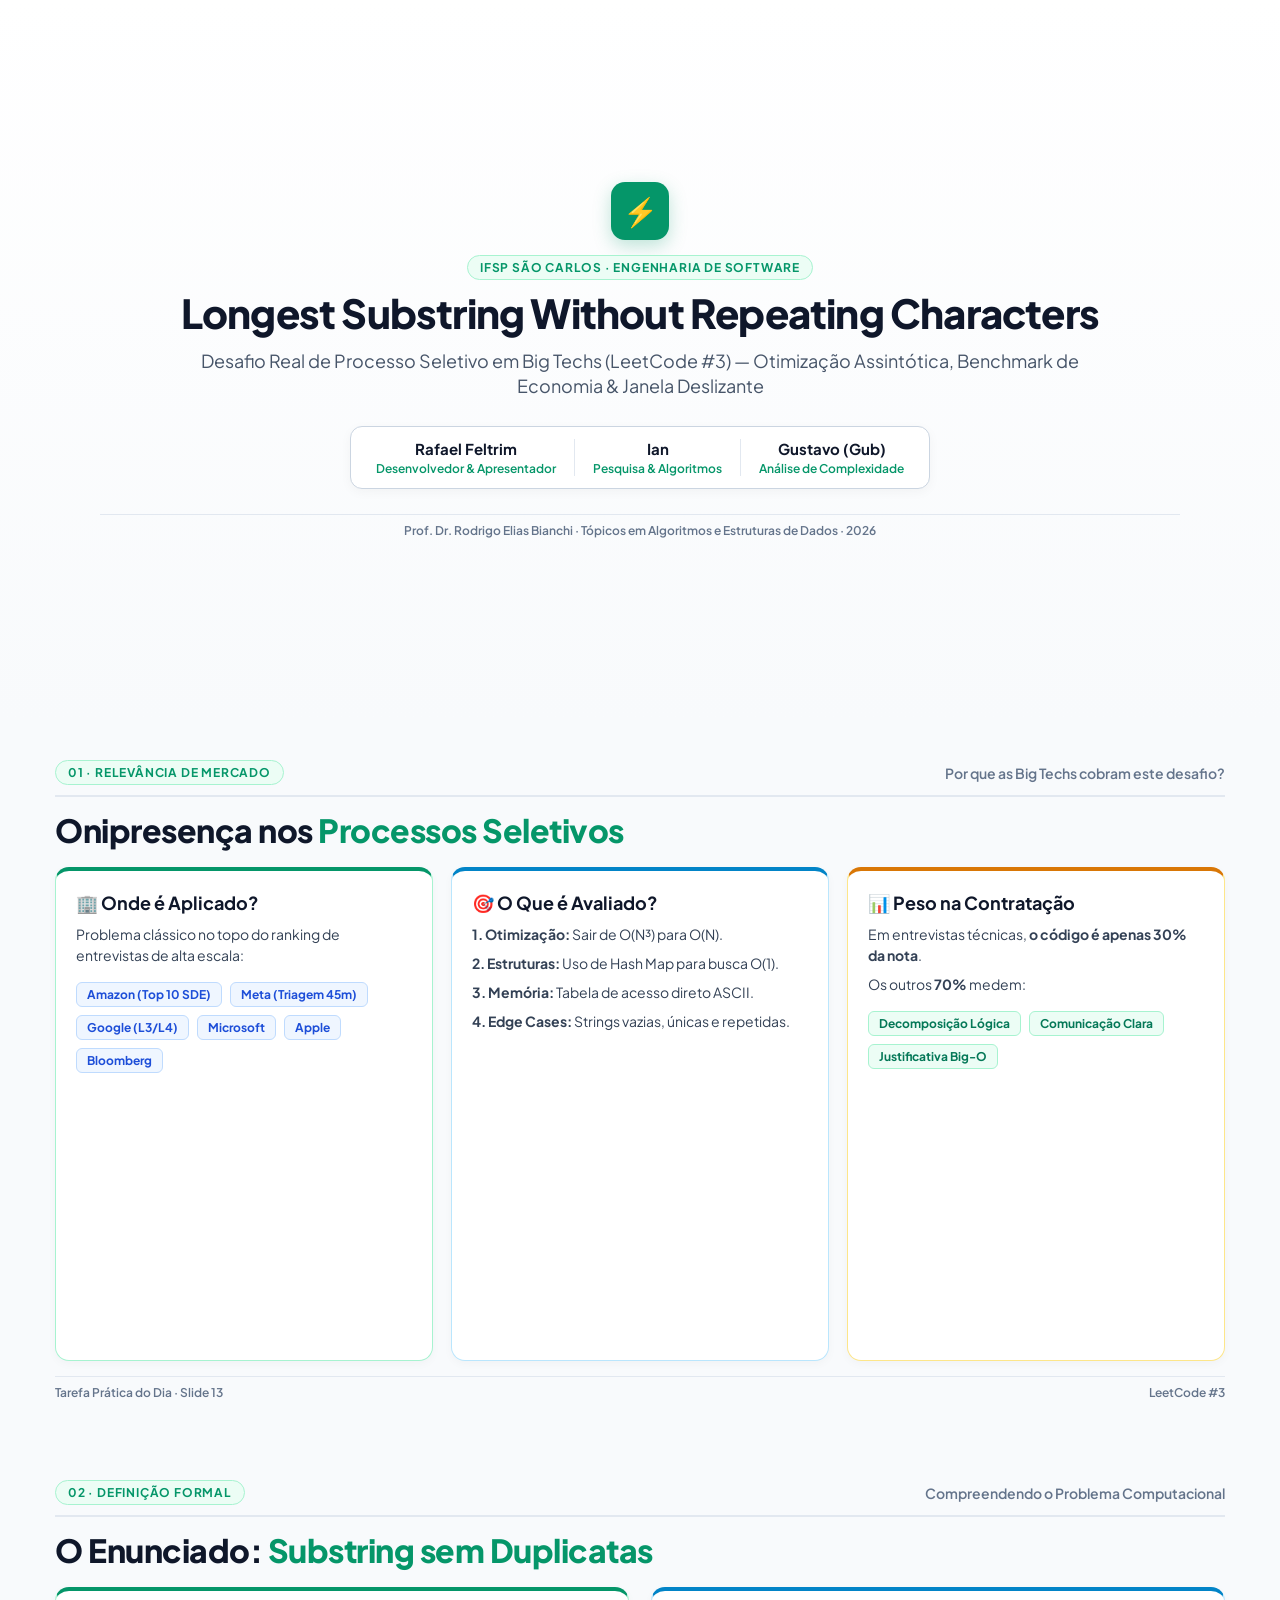
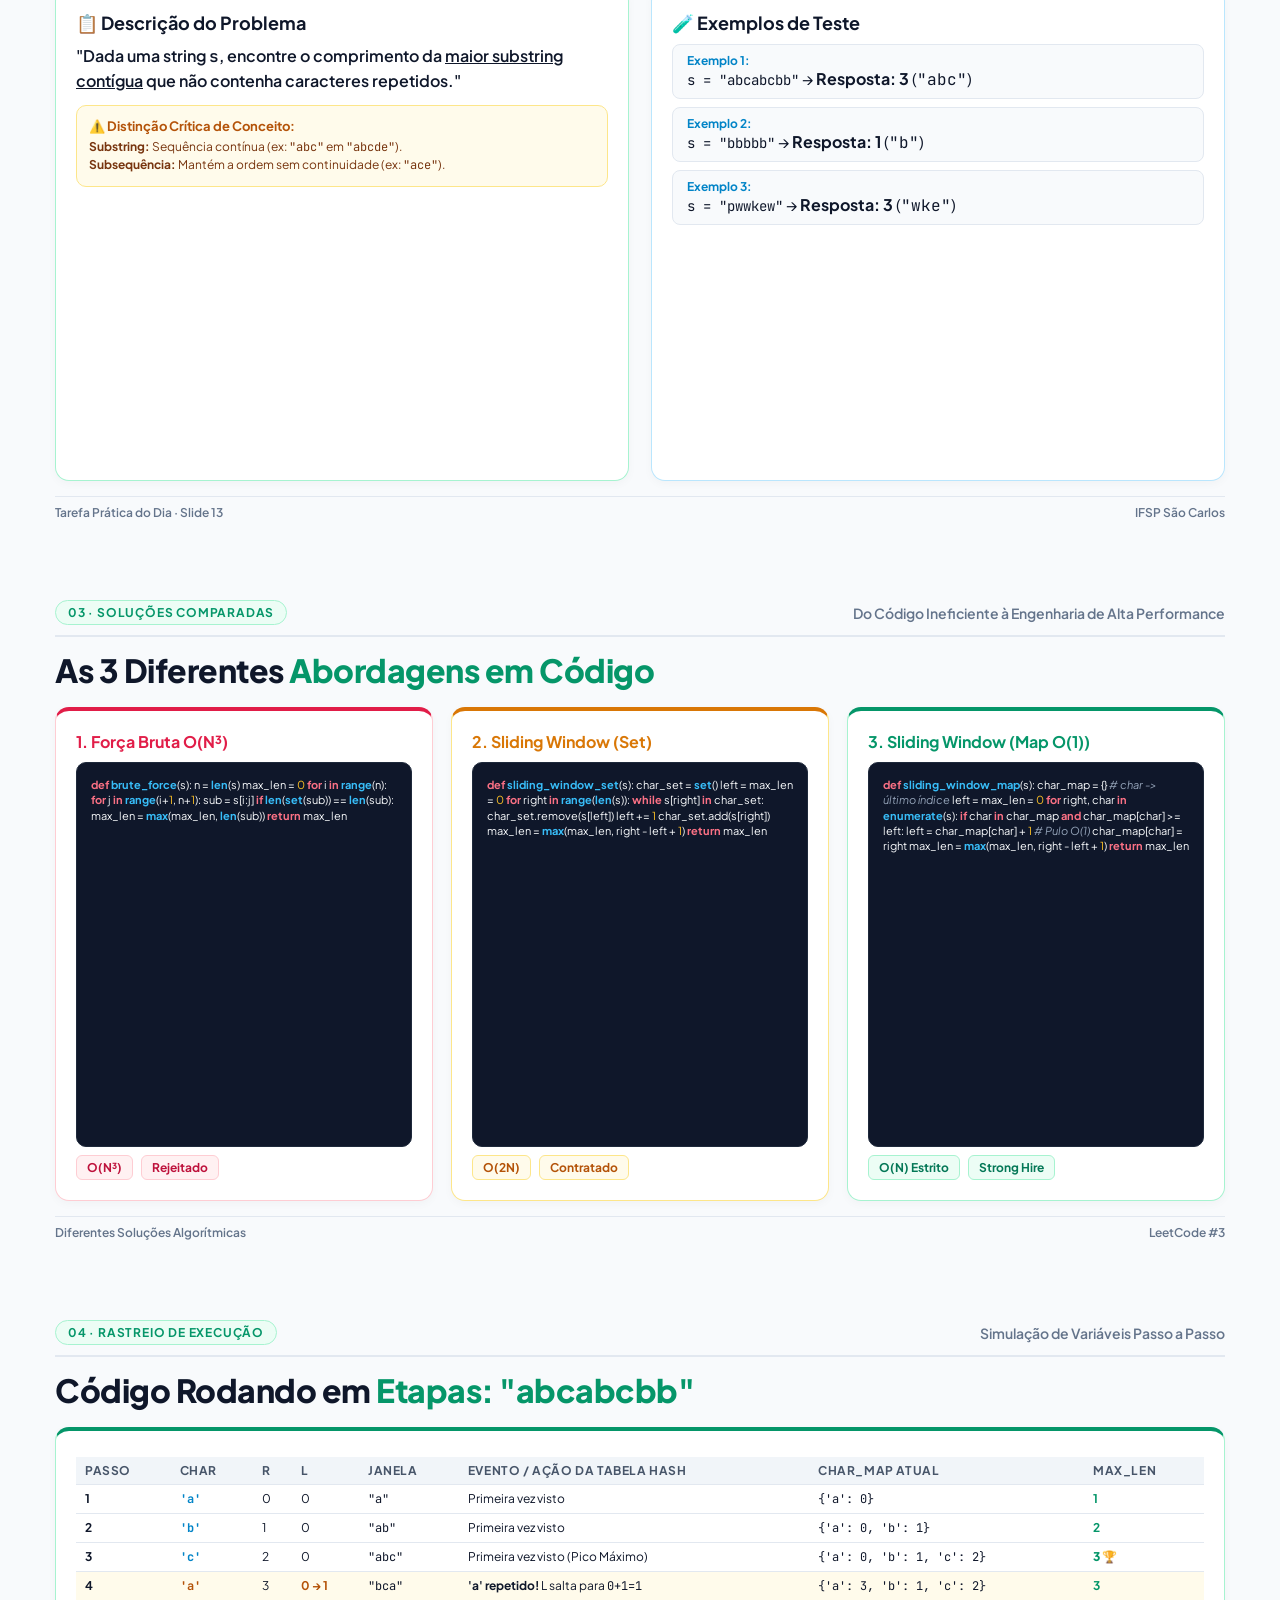
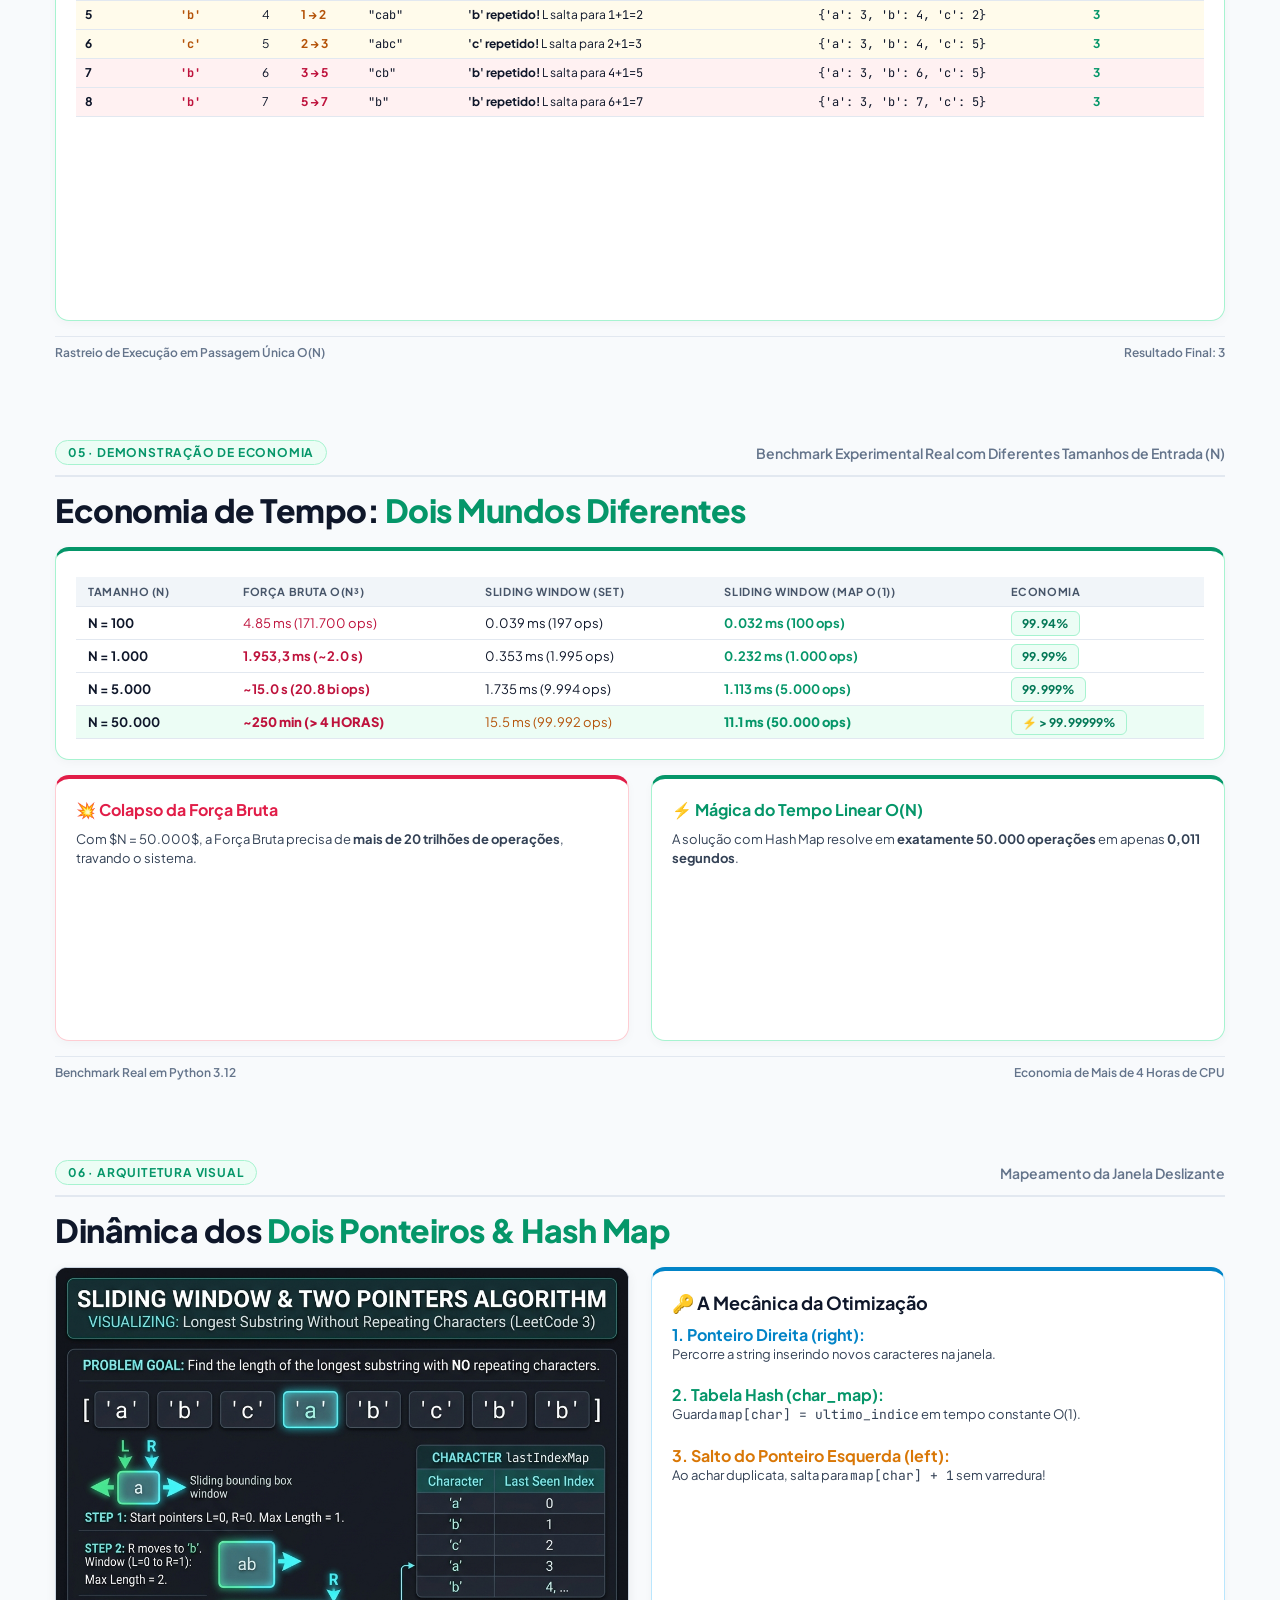
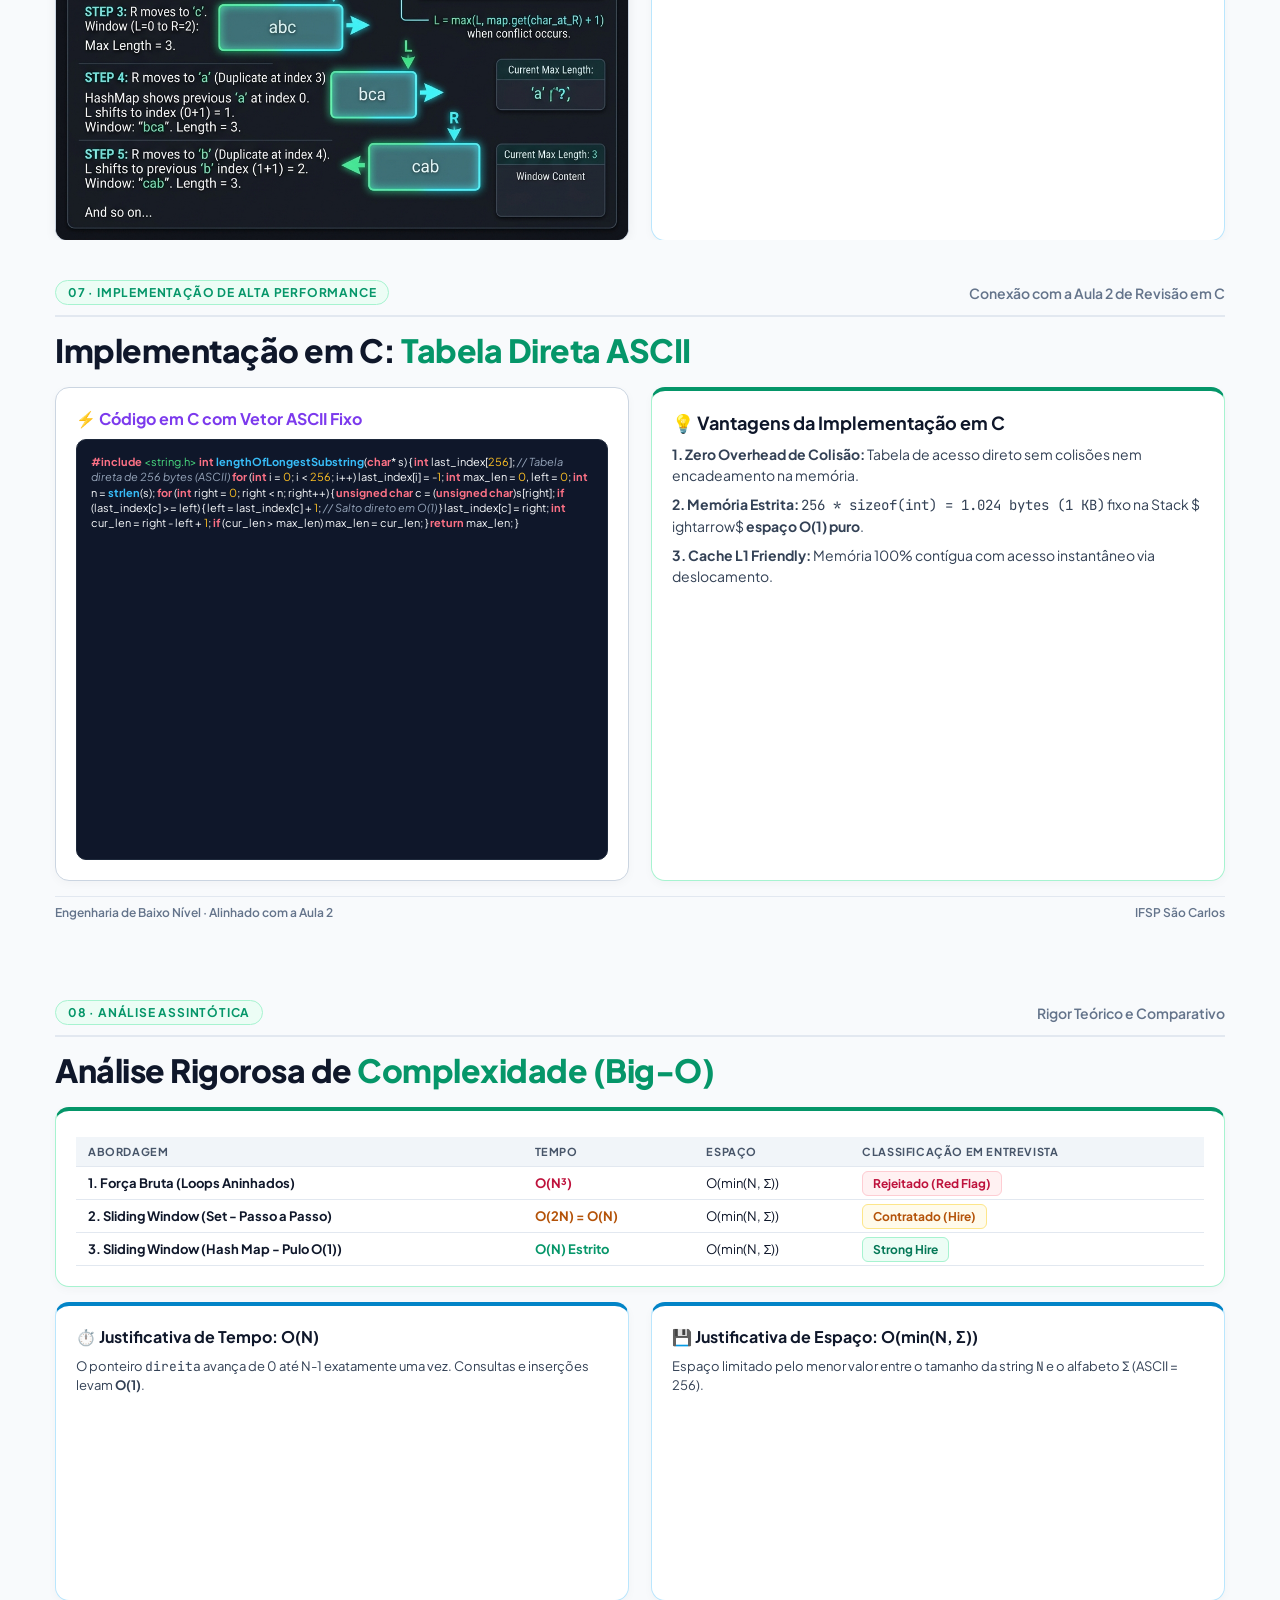
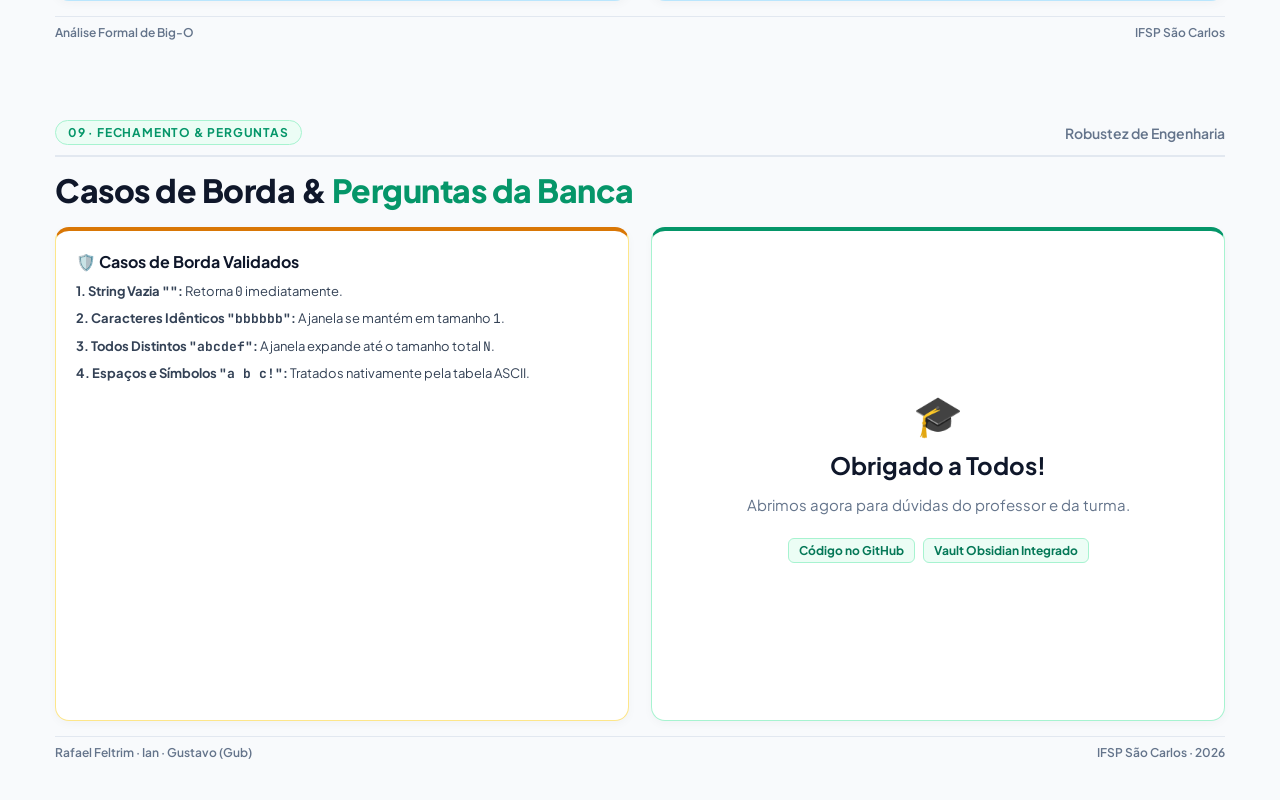
==== Apresentacao_LeetCode3_Slides.html @ b3f3ebdd "style: optimize presentation PDF and HTML for standard projector resolution (1280x720 HD)" ====
<!DOCTYPE html>
<html lang="pt-BR">
<head>
    <meta charset="UTF-8">
    <title>Apresentação LeetCode 3 - Otimizado para Projetor (720p / HD)</title>
    <style>
        @import url('https://fonts.googleapis.com/css2?family=Plus+Jakarta+Sans:wght@500;600;700;800&family=JetBrains+Mono:wght@500;700&display=swap');

        * {
            margin: 0;
            padding: 0;
            box-sizing: border-box;
            -webkit-print-color-adjust: exact !important;
            print-color-adjust: exact !important;
        }

        @page {
            size: 1280px 720px;
            margin: 0;
        }

        body {
            font-family: 'Plus Jakarta Sans', sans-serif;
            background-color: #f8fafc;
            color: #0f172a;
            width: 1280px;
            height: 720px;
        }

        .slide {
            width: 1280px;
            height: 720px;
            page-break-after: always;
            position: relative;
            overflow: hidden;
            background-color: #f8fafc;
            display: flex;
            flex-direction: column;
            padding: 40px 55px;
        }

        .header-bar {
            display: flex;
            justify-content: space-between;
            align-items: center;
            margin-bottom: 15px;
            border-bottom: 2px solid #e2e8f0;
            padding-bottom: 10px;
        }

        .header-tag {
            display: inline-flex;
            align-items: center;
            gap: 6px;
            padding: 4px 12px;
            background: #ecfdf5;
            border: 1px solid #a7f3d0;
            border-radius: 9999px;
            color: #059669;
            font-size: 12px;
            font-weight: 700;
            text-transform: uppercase;
            letter-spacing: 0.8px;
        }

        .header-sub {
            color: #64748b;
            font-size: 14px;
            font-weight: 600;
        }

        .slide-title {
            font-size: 32px;
            font-weight: 800;
            color: #0f172a;
            line-height: 1.15;
            margin-bottom: 18px;
            letter-spacing: -0.5px;
        }

        .slide-title span {
            color: #059669;
        }

        .content-grid-2 {
            display: grid;
            grid-template-columns: 1fr 1fr;
            gap: 22px;
            flex: 1;
            align-items: stretch;
        }

        .content-grid-3 {
            display: grid;
            grid-template-columns: repeat(3, 1fr);
            gap: 18px;
            flex: 1;
        }

        .card {
            background: #ffffff;
            border: 1px solid #cbd5e1;
            border-radius: 14px;
            padding: 20px;
            display: flex;
            flex-direction: column;
            box-shadow: 0 3px 10px rgba(0, 0, 0, 0.03);
        }

        .card-emerald {
            border-color: #a7f3d0;
            border-top: 4px solid #059669;
        }

        .card-cyan {
            border-color: #bae6fd;
            border-top: 4px solid #0284c7;
        }

        .card-amber {
            border-color: #fde68a;
            border-top: 4px solid #d97706;
        }

        .card-rose {
            border-color: #fecdd3;
            border-top: 4px solid #e11d48;
        }

        .card-title {
            font-size: 18px;
            font-weight: 700;
            color: #0f172a;
            margin-bottom: 10px;
            display: flex;
            align-items: center;
            gap: 8px;
        }

        .card-text {
            font-size: 14px;
            line-height: 1.5;
            color: #334155;
            margin-bottom: 8px;
        }

        .badge-list {
            display: flex;
            flex-wrap: wrap;
            gap: 8px;
            margin-top: 8px;
        }

        .badge {
            padding: 4px 10px;
            border-radius: 6px;
            font-size: 12px;
            font-weight: 700;
            background: #f1f5f9;
            color: #334155;
            border: 1px solid #cbd5e1;
        }

        .badge-company {
            background: #eff6ff;
            border-color: #bfdbfe;
            color: #1d4ed8;
        }

        .badge-danger {
            background: #fff1f2;
            border-color: #fecdd3;
            color: #be123c;
        }

        .badge-warning {
            background: #fffbeb;
            border-color: #fde68a;
            color: #b45309;
        }

        .badge-success {
            background: #ecfdf5;
            border-color: #a7f3d0;
            color: #047857;
        }

        pre, code {
            font-family: 'JetBrains Mono', monospace;
        }

        .code-box {
            background: #0f172a;
            border: 1px solid #1e293b;
            border-radius: 10px;
            padding: 14px;
            font-size: 12px;
            line-height: 1.4;
            color: #f8fafc;
            flex: 1;
            overflow: hidden;
        }

        .kw { color: #fb7185; font-weight: 700; }
        .fn { color: #38bdf8; font-weight: 700; }
        .str { color: #4ade80; }
        .com { color: #94a3b8; font-style: italic; }
        .num { color: #fbbf24; }

        table {
            width: 100%;
            border-collapse: collapse;
            margin-top: 6px;
        }

        th, td {
            padding: 8px 12px;
            text-align: left;
            border-bottom: 1px solid #e2e8f0;
            font-size: 13px;
        }

        th {
            background: #f1f5f9;
            color: #475569;
            font-weight: 700;
            text-transform: uppercase;
            font-size: 11px;
            letter-spacing: 0.6px;
        }

        td {
            color: #0f172a;
        }

        .trace-table th, .trace-table td {
            padding: 6px 9px;
            font-size: 12px;
        }

        .footer-bar {
            display: flex;
            justify-content: space-between;
            align-items: center;
            margin-top: 15px;
            padding-top: 8px;
            border-top: 1px solid #e2e8f0;
            color: #64748b;
            font-size: 12px;
            font-weight: 600;
        }

        .cover-slide {
            justify-content: center;
            align-items: center;
            text-align: center;
            padding: 0 100px;
            background: linear-gradient(180deg, #ffffff 0%, #f8fafc 100%);
        }

        .cover-logo {
            width: 58px;
            height: 58px;
            background: #059669;
            border-radius: 14px;
            display: flex;
            align-items: center;
            justify-content: center;
            font-size: 28px;
            color: #ffffff;
            margin-bottom: 15px;
            box-shadow: 0 6px 18px rgba(5, 150, 105, 0.25);
        }

        .cover-title {
            font-size: 40px;
            font-weight: 800;
            color: #0f172a;
            margin-bottom: 12px;
            line-height: 1.15;
            letter-spacing: -0.8px;
        }

        .cover-subtitle {
            font-size: 18px;
            color: #475569;
            max-width: 900px;
            line-height: 1.4;
            margin-bottom: 28px;
        }

        .team-box {
            display: flex;
            gap: 18px;
            background: #ffffff;
            border: 1px solid #cbd5e1;
            padding: 12px 25px;
            border-radius: 12px;
            box-shadow: 0 3px 12px rgba(0, 0, 0, 0.04);
        }

        .team-member {
            display: flex;
            flex-direction: column;
            align-items: center;
            gap: 3px;
        }

        .team-name {
            font-size: 15px;
            font-weight: 700;
            color: #0f172a;
        }

        .team-role {
            font-size: 12px;
            color: #059669;
            font-weight: 600;
        }

        .img-container {
            width: 100%;
            height: 100%;
            border-radius: 12px;
            overflow: hidden;
            border: 1px solid #cbd5e1;
            display: flex;
            align-items: center;
            justify-content: center;
            background: #020617;
            box-shadow: 0 3px 12px rgba(0, 0, 0, 0.06);
        }

        .img-container img {
            width: 100%;
            height: 100%;
            object-fit: contain;
        }

        .highlight-val {
            color: #0284c7;
            font-weight: 700;
            font-family: 'JetBrains Mono', monospace;
        }
    </style>
</head>
<body>

    <!-- SLIDE 1: CAPA CLARA (720p) -->
    <div class="slide cover-slide">
        <div class="cover-logo">⚡</div>
        <div class="header-tag" style="margin-bottom: 10px;">IFSP São Carlos · Engenharia de Software</div>
        <h1 class="cover-title">Longest Substring Without Repeating Characters</h1>
        <p class="cover-subtitle">Desafio Real de Processo Seletivo em Big Techs (LeetCode #3) — Otimização Assintótica, Benchmark de Economia & Janela Deslizante</p>
        <div class="team-box">
            <div class="team-member">
                <span class="team-name">Rafael Feltrim</span>
                <span class="team-role">Desenvolvedor & Apresentador</span>
            </div>
            <div style="width: 1px; background: #e2e8f0;"></div>
            <div class="team-member">
                <span class="team-name">Ian</span>
                <span class="team-role">Pesquisa & Algoritmos</span>
            </div>
            <div style="width: 1px; background: #e2e8f0;"></div>
            <div class="team-member">
                <span class="team-name">Gustavo (Gub)</span>
                <span class="team-role">Análise de Complexidade</span>
            </div>
        </div>
        <div class="footer-bar" style="width: 100%; justify-content: center; margin-top: 25px;">
            Prof. Dr. Rodrigo Elias Bianchi · Tópicos em Algoritmos e Estruturas de Dados · 2026
        </div>
    </div>

    <!-- SLIDE 2: RELEVÂNCIA DE MERCADO -->
    <div class="slide">
        <div class="header-bar">
            <div class="header-tag">01 · Relevância de Mercado</div>
            <div class="header-sub">Por que as Big Techs cobram este desafio?</div>
        </div>
        <h2 class="slide-title">Onipresença nos <span>Processos Seletivos</span></h2>
        
        <div class="content-grid-3">
            <div class="card card-emerald">
                <div class="card-title">🏢 Onde é Aplicado?</div>
                <p class="card-text">Problema clássico no topo do ranking de entrevistas de alta escala:</p>
                <div class="badge-list">
                    <span class="badge badge-company">Amazon (Top 10 SDE)</span>
                    <span class="badge badge-company">Meta (Triagem 45m)</span>
                    <span class="badge badge-company">Google (L3/L4)</span>
                    <span class="badge badge-company">Microsoft</span>
                    <span class="badge badge-company">Apple</span>
                    <span class="badge badge-company">Bloomberg</span>
                </div>
            </div>

            <div class="card card-cyan">
                <div class="card-title">🎯 O Que é Avaliado?</div>
                <p class="card-text"><b>1. Otimização:</b> Sair de O(N³) para O(N).</p>
                <p class="card-text"><b>2. Estruturas:</b> Uso de Hash Map para busca O(1).</p>
                <p class="card-text"><b>3. Memória:</b> Tabela de acesso direto ASCII.</p>
                <p class="card-text"><b>4. Edge Cases:</b> Strings vazias, únicas e repetidas.</p>
            </div>

            <div class="card card-amber">
                <div class="card-title">📊 Peso na Contratação</div>
                <p class="card-text">Em entrevistas técnicas, <b>o código é apenas 30% da nota</b>.</p>
                <p class="card-text">Os outros <b>70%</b> medem:</p>
                <div class="badge-list">
                    <span class="badge badge-success">Decomposição Lógica</span>
                    <span class="badge badge-success">Comunicação Clara</span>
                    <span class="badge badge-success">Justificativa Big-O</span>
                </div>
            </div>
        </div>

        <div class="footer-bar">
            <span>Tarefa Prática do Dia · Slide 13</span>
            <span>LeetCode #3</span>
        </div>
    </div>

    <!-- SLIDE 3: ENUNCIADO DO PROBLEMA -->
    <div class="slide">
        <div class="header-bar">
            <div class="header-tag">02 · Definição Formal</div>
            <div class="header-sub">Compreendendo o Problema Computacional</div>
        </div>
        <h2 class="slide-title">O Enunciado: <span>Substring sem Duplicatas</span></h2>

        <div class="content-grid-2">
            <div class="card card-emerald">
                <div class="card-title">📋 Descrição do Problema</div>
                <p class="card-text" style="font-size: 16px; font-weight: 600; color: #0f172a; margin-bottom: 12px;">
                    "Dada uma string <code>s</code>, encontre o comprimento da <u>maior substring contígua</u> que não contenha caracteres repetidos."
                </p>
                <div style="background: #fffbeb; border: 1px solid #fde68a; padding: 12px; border-radius: 10px;">
                    <div style="color: #b45309; font-weight: 700; font-size: 13px; margin-bottom: 4px;">⚠️ Distinção Crítica de Conceito:</div>
                    <p class="card-text" style="font-size: 12px; margin: 0; color: #78350f;">
                        <b>Substring:</b> Sequência contínua (ex: <code>"abc"</code> em <code>"abcde"</code>).<br>
                        <b>Subsequência:</b> Mantém a ordem sem continuidade (ex: <code>"ace"</code>).
                    </p>
                </div>
            </div>

            <div class="card card-cyan">
                <div class="card-title">🧪 Exemplos de Teste</div>
                
                <div style="margin-bottom: 8px; background: #f8fafc; border: 1px solid #e2e8f0; padding: 8px 14px; border-radius: 8px;">
                    <div style="color: #0284c7; font-weight: 700; font-size: 12px;">Exemplo 1:</div>
                    <code style="font-size: 14px; color: #0f172a;">s = "abcabcbb"</code> → <b>Resposta: 3</b> (<code>"abc"</code>)
                </div>

                <div style="margin-bottom: 8px; background: #f8fafc; border: 1px solid #e2e8f0; padding: 8px 14px; border-radius: 8px;">
                    <div style="color: #0284c7; font-weight: 700; font-size: 12px;">Exemplo 2:</div>
                    <code style="font-size: 14px; color: #0f172a;">s = "bbbbb"</code> → <b>Resposta: 1</b> (<code>"b"</code>)
                </div>

                <div style="background: #f8fafc; border: 1px solid #e2e8f0; padding: 8px 14px; border-radius: 8px;">
                    <div style="color: #0284c7; font-weight: 700; font-size: 12px;">Exemplo 3:</div>
                    <code style="font-size: 14px; color: #0f172a;">s = "pwwkew"</code> → <b>Resposta: 3</b> (<code>"wke"</code>)
                </div>
            </div>
        </div>

        <div class="footer-bar">
            <span>Tarefa Prática do Dia · Slide 13</span>
            <span>IFSP São Carlos</span>
        </div>
    </div>

    <!-- SLIDE 4: AS DIFERENTES SOLUÇÕES -->
    <div class="slide">
        <div class="header-bar">
            <div class="header-tag">03 · Soluções Comparadas</div>
            <div class="header-sub">Do Código Ineficiente à Engenharia de Alta Performance</div>
        </div>
        <h2 class="slide-title">As 3 Diferentes <span>Abordagens em Código</span></h2>

        <div class="content-grid-3">
            <div class="card card-rose">
                <div class="card-title" style="color: #e11d48; font-size: 16px;">1. Força Bruta O(N³)</div>
                <div class="code-box" style="font-size: 11px;">
<span class="kw">def</span> <span class="fn">brute_force</span>(s):
    n = <span class="fn">len</span>(s)
    max_len = <span class="num">0</span>
    <span class="kw">for</span> i <span class="kw">in</span> <span class="fn">range</span>(n):
        <span class="kw">for</span> j <span class="kw">in</span> <span class="fn">range</span>(i+<span class="num">1</span>, n+<span class="num">1</span>):
            sub = s[i:j]
            <span class="kw">if</span> <span class="fn">len</span>(<span class="fn">set</span>(sub)) == <span class="fn">len</span>(sub):
                max_len = <span class="fn">max</span>(max_len, <span class="fn">len</span>(sub))
    <span class="kw">return</span> max_len
                </div>
                <div class="badge-list" style="margin-top: 8px;">
                    <span class="badge badge-danger">O(N³)</span>
                    <span class="badge badge-danger">Rejeitado</span>
                </div>
            </div>

            <div class="card card-amber">
                <div class="card-title" style="color: #d97706; font-size: 16px;">2. Sliding Window (Set)</div>
                <div class="code-box" style="font-size: 11px;">
<span class="kw">def</span> <span class="fn">sliding_window_set</span>(s):
    char_set = <span class="fn">set</span>()
    left = max_len = <span class="num">0</span>
    <span class="kw">for</span> right <span class="kw">in</span> <span class="fn">range</span>(<span class="fn">len</span>(s)):
        <span class="kw">while</span> s[right] <span class="kw">in</span> char_set:
            char_set.remove(s[left])
            left += <span class="num">1</span>
        char_set.add(s[right])
        max_len = <span class="fn">max</span>(max_len, right - left + <span class="num">1</span>)
    <span class="kw">return</span> max_len
                </div>
                <div class="badge-list" style="margin-top: 8px;">
                    <span class="badge badge-warning">O(2N)</span>
                    <span class="badge badge-warning">Contratado</span>
                </div>
            </div>

            <div class="card card-emerald">
                <div class="card-title" style="color: #059669; font-size: 16px;">3. Sliding Window (Map O(1))</div>
                <div class="code-box" style="font-size: 11px;">
<span class="kw">def</span> <span class="fn">sliding_window_map</span>(s):
    char_map = {} <span class="com"># char -> último índice</span>
    left = max_len = <span class="num">0</span>
    <span class="kw">for</span> right, char <span class="kw">in</span> <span class="fn">enumerate</span>(s):
        <span class="kw">if</span> char <span class="kw">in</span> char_map <span class="kw">and</span> char_map[char] >= left:
            left = char_map[char] + <span class="num">1</span> <span class="com"># Pulo O(1)</span>
        char_map[char] = right
        max_len = <span class="fn">max</span>(max_len, right - left + <span class="num">1</span>)
    <span class="kw">return</span> max_len
                </div>
                <div class="badge-list" style="margin-top: 8px;">
                    <span class="badge badge-success">O(N) Estrito</span>
                    <span class="badge badge-success">Strong Hire</span>
                </div>
            </div>
        </div>

        <div class="footer-bar">
            <span>Diferentes Soluções Algorítmicas</span>
            <span>LeetCode #3</span>
        </div>
    </div>

    <!-- SLIDE 5: CÓDIGO RODANDO EM ETAPAS (DRY-RUN) -->
    <div class="slide">
        <div class="header-bar">
            <div class="header-tag">04 · Rastreio de Execução</div>
            <div class="header-sub">Simulação de Variáveis Passo a Passo</div>
        </div>
        <h2 class="slide-title">Código Rodando em <span>Etapas: "abcabcbb"</span></h2>

        <div class="card card-emerald" style="flex: 1;">
            <table class="trace-table">
                <thead>
                    <tr>
                        <th>Passo</th>
                        <th>Char</th>
                        <th>R</th>
                        <th>L</th>
                        <th>Janela</th>
                        <th>Evento / Ação da Tabela Hash</th>
                        <th>char_map Atual</th>
                        <th>max_len</th>
                    </tr>
                </thead>
                <tbody>
                    <tr>
                        <td><b>1</b></td>
                        <td><span class="highlight-val">'a'</span></td>
                        <td>0</td>
                        <td>0</td>
                        <td><code>"a"</code></td>
                        <td>Primeira vez visto</td>
                        <td><code>{'a': 0}</code></td>
                        <td style="color: #059669; font-weight: 700;">1</td>
                    </tr>
                    <tr>
                        <td><b>2</b></td>
                        <td><span class="highlight-val">'b'</span></td>
                        <td>1</td>
                        <td>0</td>
                        <td><code>"ab"</code></td>
                        <td>Primeira vez visto</td>
                        <td><code>{'a': 0, 'b': 1}</code></td>
                        <td style="color: #059669; font-weight: 700;">2</td>
                    </tr>
                    <tr>
                        <td><b>3</b></td>
                        <td><span class="highlight-val">'c'</span></td>
                        <td>2</td>
                        <td>0</td>
                        <td><code>"abc"</code></td>
                        <td>Primeira vez visto (Pico Máximo)</td>
                        <td><code>{'a': 0, 'b': 1, 'c': 2}</code></td>
                        <td style="color: #059669; font-weight: 800;">3 🏆</td>
                    </tr>
                    <tr style="background: #fffbeb;">
                        <td><b>4</b></td>
                        <td><span class="highlight-val" style="color: #b45309;">'a'</span></td>
                        <td>3</td>
                        <td style="color: #b45309; font-weight: 700;">0 → 1</td>
                        <td><code>"bca"</code></td>
                        <td><b>'a' repetido!</b> L salta para <code>0+1=1</code></td>
                        <td><code>{'a': 3, 'b': 1, 'c': 2}</code></td>
                        <td style="color: #059669; font-weight: 700;">3</td>
                    </tr>
                    <tr style="background: #fffbeb;">
                        <td><b>5</b></td>
                        <td><span class="highlight-val" style="color: #b45309;">'b'</span></td>
                        <td>4</td>
                        <td style="color: #b45309; font-weight: 700;">1 → 2</td>
                        <td><code>"cab"</code></td>
                        <td><b>'b' repetido!</b> L salta para <code>1+1=2</code></td>
                        <td><code>{'a': 3, 'b': 4, 'c': 2}</code></td>
                        <td style="color: #059669; font-weight: 700;">3</td>
                    </tr>
                    <tr style="background: #fffbeb;">
                        <td><b>6</b></td>
                        <td><span class="highlight-val" style="color: #b45309;">'c'</span></td>
                        <td>5</td>
                        <td style="color: #b45309; font-weight: 700;">2 → 3</td>
                        <td><code>"abc"</code></td>
                        <td><b>'c' repetido!</b> L salta para <code>2+1=3</code></td>
                        <td><code>{'a': 3, 'b': 4, 'c': 5}</code></td>
                        <td style="color: #059669; font-weight: 700;">3</td>
                    </tr>
                    <tr style="background: #fff1f2;">
                        <td><b>7</b></td>
                        <td><span class="highlight-val" style="color: #be123c;">'b'</span></td>
                        <td>6</td>
                        <td style="color: #be123c; font-weight: 700;">3 → 5</td>
                        <td><code>"cb"</code></td>
                        <td><b>'b' repetido!</b> L salta para <code>4+1=5</code></td>
                        <td><code>{'a': 3, 'b': 6, 'c': 5}</code></td>
                        <td style="color: #059669; font-weight: 700;">3</td>
                    </tr>
                    <tr style="background: #fff1f2;">
                        <td><b>8</b></td>
                        <td><span class="highlight-val" style="color: #be123c;">'b'</span></td>
                        <td>7</td>
                        <td style="color: #be123c; font-weight: 700;">5 → 7</td>
                        <td><code>"b"</code></td>
                        <td><b>'b' repetido!</b> L salta para <code>6+1=7</code></td>
                        <td><code>{'a': 3, 'b': 7, 'c': 5}</code></td>
                        <td style="color: #059669; font-weight: 700;">3</td>
                    </tr>
                </tbody>
            </table>
        </div>

        <div class="footer-bar">
            <span>Rastreio de Execução em Passagem Única O(N)</span>
            <span>Resultado Final: 3</span>
        </div>
    </div>

    <!-- SLIDE 6: DEMONSTRAÇÃO DE ECONOMIA DE TEMPO (BENCHMARK) -->
    <div class="slide">
        <div class="header-bar">
            <div class="header-tag">05 · Demonstração de Economia</div>
            <div class="header-sub">Benchmark Experimental Real com Diferentes Tamanhos de Entrada (N)</div>
        </div>
        <h2 class="slide-title">Economia de Tempo: <span>Dois Mundos Diferentes</span></h2>

        <div class="card card-emerald" style="margin-bottom: 15px;">
            <table>
                <thead>
                    <tr>
                        <th>Tamanho (N)</th>
                        <th>Força Bruta O(N³)</th>
                        <th>Sliding Window (Set)</th>
                        <th>Sliding Window (Map O(1))</th>
                        <th>Economia</th>
                    </tr>
                </thead>
                <tbody>
                    <tr>
                        <td><b>N = 100</b></td>
                        <td style="color: #be123c;">4.85 ms (171.700 ops)</td>
                        <td>0.039 ms (197 ops)</td>
                        <td style="color: #059669; font-weight: 700;">0.032 ms (100 ops)</td>
                        <td><span class="badge badge-success">99.94%</span></td>
                    </tr>
                    <tr>
                        <td><b>N = 1.000</b></td>
                        <td style="color: #be123c; font-weight: 700;">1.953,3 ms (~2.0 s)</td>
                        <td>0.353 ms (1.995 ops)</td>
                        <td style="color: #059669; font-weight: 700;">0.232 ms (1.000 ops)</td>
                        <td><span class="badge badge-success">99.99%</span></td>
                    </tr>
                    <tr>
                        <td><b>N = 5.000</b></td>
                        <td style="color: #be123c; font-weight: 700;">~15.0 s (20.8 bi ops)</td>
                        <td>1.735 ms (9.994 ops)</td>
                        <td style="color: #059669; font-weight: 700;">1.113 ms (5.000 ops)</td>
                        <td><span class="badge badge-success">99.999%</span></td>
                    </tr>
                    <tr style="background: #ecfdf5;">
                        <td><b>N = 50.000</b></td>
                        <td style="color: #be123c; font-weight: 800;">~250 min (> 4 HORAS)</td>
                        <td style="color: #b45309;">15.5 ms (99.992 ops)</td>
                        <td style="color: #059669; font-weight: 800;">11.1 ms (50.000 ops)</td>
                        <td><span class="badge badge-success">⚡ > 99.99999%</span></td>
                    </tr>
                </tbody>
            </table>
        </div>

        <div class="content-grid-2">
            <div class="card card-rose">
                <div class="card-title" style="color: #e11d48; font-size: 16px;">💥 Colapso da Força Bruta</div>
                <p class="card-text" style="font-size: 13px;">Com $N = 50.000$, a Força Bruta precisa de <b>mais de 20 trilhões de operações</b>, travando o sistema.</p>
            </div>
            <div class="card card-emerald">
                <div class="card-title" style="color: #059669; font-size: 16px;">⚡ Mágica do Tempo Linear O(N)</div>
                <p class="card-text" style="font-size: 13px;">A solução com Hash Map resolve em <b>exatamente 50.000 operações</b> em apenas <b>0,011 segundos</b>.</p>
            </div>
        </div>

        <div class="footer-bar">
            <span>Benchmark Real em Python 3.12</span>
            <span>Economia de Mais de 4 Horas de CPU</span>
        </div>
    </div>

    <!-- SLIDE 7: DIAGRAMA VISUAL -->
    <div class="slide">
        <div class="header-bar">
            <div class="header-tag">06 · Arquitetura Visual</div>
            <div class="header-sub">Mapeamento da Janela Deslizante</div>
        </div>
        <h2 class="slide-title">Dinâmica dos <span>Dois Ponteiros & Hash Map</span></h2>

        <div class="content-grid-2">
            <div class="img-container">
                <img src="[data-uri]" alt="Diagrama LeetCode 3">
            </div>

            <div class="card card-cyan">
                <div class="card-title">🔑 A Mecânica da Otimização</div>
                
                <div style="margin-bottom: 12px;">
                    <b style="color: #0284c7; font-size: 16px;">1. Ponteiro Direita (right):</b>
                    <p class="card-text" style="font-size: 13px;">Percorre a string inserindo novos caracteres na janela.</p>
                </div>

                <div style="margin-bottom: 12px;">
                    <b style="color: #059669; font-size: 16px;">2. Tabela Hash (char_map):</b>
                    <p class="card-text" style="font-size: 13px;">Guarda <code>map[char] = ultimo_indice</code> em tempo constante O(1).</p>
                </div>

                <div>
                    <b style="color: #d97706; font-size: 16px;">3. Salto do Ponteiro Esquerda (left):</b>
                    <p class="card-text" style="font-size: 13px;">Ao achar duplicata, salta para <code>map[char] + 1</code> sem varredura!</p>
                </div>
            </div>
        </div>

        <div class="footer-bar">
            <span>Visualização da Janela Deslizante</span>
            <span>IFSP São Carlos</span>
        </div>
    </div>

    <!-- SLIDE 8: CÓDIGO C BAIXO NÍVEL -->
    <div class="slide">
        <div class="header-bar">
            <div class="header-tag">07 · Implementação de Alta Performance</div>
            <div class="header-sub">Conexão com a Aula 2 de Revisão em C</div>
        </div>
        <h2 class="slide-title">Implementação em C: <span>Tabela Direta ASCII</span></h2>

        <div class="content-grid-2">
            <div class="card">
                <div class="card-title" style="color: #7c3aed; font-size: 16px;">⚡ Código em C com Vetor ASCII Fixo</div>
                <div class="code-box" style="font-size: 11px;">
<span class="kw">#include</span> <span class="str">&lt;string.h&gt;</span>

<span class="kw">int</span> <span class="fn">lengthOfLongestSubstring</span>(<span class="kw">char</span>* s) {
    <span class="kw">int</span> last_index[<span class="num">256</span>]; <span class="com">// Tabela direta de 256 bytes (ASCII)</span>
    <span class="kw">for</span> (<span class="kw">int</span> i = <span class="num">0</span>; i < <span class="num">256</span>; i++) last_index[i] = -<span class="num">1</span>;
    
    <span class="kw">int</span> max_len = <span class="num">0</span>, left = <span class="num">0</span>;
    <span class="kw">int</span> n = <span class="fn">strlen</span>(s);
    
    <span class="kw">for</span> (<span class="kw">int</span> right = <span class="num">0</span>; right < n; right++) {
        <span class="kw">unsigned char</span> c = (<span class="kw">unsigned char</span>)s[right];
        
        <span class="kw">if</span> (last_index[c] >= left) {
            left = last_index[c] + <span class="num">1</span>; <span class="com">// Salto direto em O(1)</span>
        }
        
        last_index[c] = right;
        <span class="kw">int</span> cur_len = right - left + <span class="num">1</span>;
        <span class="kw">if</span> (cur_len > max_len) max_len = cur_len;
    }
    <span class="kw">return</span> max_len;
}
                </div>
            </div>

            <div class="card card-emerald">
                <div class="card-title">💡 Vantagens da Implementação em C</div>
                <p class="card-text"><b>1. Zero Overhead de Colisão:</b> Tabela de acesso direto sem colisões nem encadeamento na memória.</p>
                <p class="card-text"><b>2. Memória Estrita:</b> <code>256 * sizeof(int) = 1.024 bytes (1 KB)</code> fixo na Stack $ightarrow$ <b>espaço O(1) puro</b>.</p>
                <p class="card-text"><b>3. Cache L1 Friendly:</b> Memória 100% contígua com acesso instantâneo via deslocamento.</p>
            </div>
        </div>

        <div class="footer-bar">
            <span>Engenharia de Baixo Nível · Alinhado com a Aula 2</span>
            <span>IFSP São Carlos</span>
        </div>
    </div>

    <!-- SLIDE 9: TABELA BIG-O -->
    <div class="slide">
        <div class="header-bar">
            <div class="header-tag">08 · Análise Assintótica</div>
            <div class="header-sub">Rigor Teórico e Comparativo</div>
        </div>
        <h2 class="slide-title">Análise Rigorosa de <span>Complexidade (Big-O)</span></h2>

        <div class="card card-emerald" style="margin-bottom: 15px;">
            <table>
                <thead>
                    <tr>
                        <th>Abordagem</th>
                        <th>Tempo</th>
                        <th>Espaço</th>
                        <th>Classificação em Entrevista</th>
                    </tr>
                </thead>
                <tbody>
                    <tr>
                        <td><b>1. Força Bruta (Loops Aninhados)</b></td>
                        <td style="color: #be123c; font-weight: 700;">O(N³)</td>
                        <td>O(min(N, Σ))</td>
                        <td><span class="badge badge-danger">Rejeitado (Red Flag)</span></td>
                    </tr>
                    <tr>
                        <td><b>2. Sliding Window (Set - Passo a Passo)</b></td>
                        <td style="color: #b45309; font-weight: 700;">O(2N) = O(N)</td>
                        <td>O(min(N, Σ))</td>
                        <td><span class="badge badge-warning">Contratado (Hire)</span></td>
                    </tr>
                    <tr>
                        <td><b>3. Sliding Window (Hash Map - Pulo O(1))</b></td>
                        <td style="color: #059669; font-weight: 700;">O(N) Estrito</td>
                        <td>O(min(N, Σ))</td>
                        <td><span class="badge badge-success">Strong Hire</span></td>
                    </tr>
                </tbody>
            </table>
        </div>

        <div class="content-grid-2">
            <div class="card card-cyan">
                <div class="card-title" style="font-size: 16px;">⏱️ Justificativa de Tempo: O(N)</div>
                <p class="card-text" style="font-size: 13px;">O ponteiro <code>direita</code> avança de 0 até N-1 exatamente uma vez. Consultas e inserções levam <b>O(1)</b>.</p>
            </div>
            <div class="card card-cyan">
                <div class="card-title" style="font-size: 16px;">💾 Justificativa de Espaço: O(min(N, Σ))</div>
                <p class="card-text" style="font-size: 13px;">Espaço limitado pelo menor valor entre o tamanho da string <code>N</code> e o alfabeto <code>Σ</code> (ASCII = 256).</p>
            </div>
        </div>

        <div class="footer-bar">
            <span>Análise Formal de Big-O</span>
            <span>IFSP São Carlos</span>
        </div>
    </div>

    <!-- SLIDE 10: CASOS DE BORDA & CONCLUSÃO -->
    <div class="slide">
        <div class="header-bar">
            <div class="header-tag">09 · Fechamento & Perguntas</div>
            <div class="header-sub">Robustez de Engenharia</div>
        </div>
        <h2 class="slide-title">Casos de Borda & <span>Perguntas da Banca</span></h2>

        <div class="content-grid-2">
            <div class="card card-amber">
                <div class="card-title" style="font-size: 16px;">🛡️ Casos de Borda Validados</div>
                <p class="card-text" style="font-size: 13px;"><b>1. String Vazia <code>""</code>:</b> Retorna <code>0</code> imediatamente.</p>
                <p class="card-text" style="font-size: 13px;"><b>2. Caracteres Idênticos <code>"bbbbbb"</code>:</b> A janela se mantém em tamanho <code>1</code>.</p>
                <p class="card-text" style="font-size: 13px;"><b>3. Todos Distintos <code>"abcdef"</code>:</b> A janela expande até o tamanho total <code>N</code>.</p>
                <p class="card-text" style="font-size: 13px;"><b>4. Espaços e Símbolos <code>"a b c!"</code>:</b> Tratados nativamente pela tabela ASCII.</p>
            </div>

            <div class="card card-emerald" style="justify-content: center; align-items: center; text-align: center;">
                <div style="font-size: 40px; margin-bottom: 10px;">🎓</div>
                <div class="card-title" style="font-size: 24px; justify-content: center;">Obrigado a Todos!</div>
                <p class="card-text" style="font-size: 15px; color: #64748b; margin-top: 4px;">
                    Abrimos agora para dúvidas do professor e da turma.
                </p>
                <div class="badge-list" style="justify-content: center; margin-top: 14px;">
                    <span class="badge badge-success">Código no GitHub</span>
                    <span class="badge badge-success">Vault Obsidian Integrado</span>
                </div>
            </div>
        </div>

        <div class="footer-bar">
            <span>Rafael Feltrim · Ian · Gustavo (Gub)</span>
            <span>IFSP São Carlos · 2026</span>
        </div>
    </div>

</body>
</html>
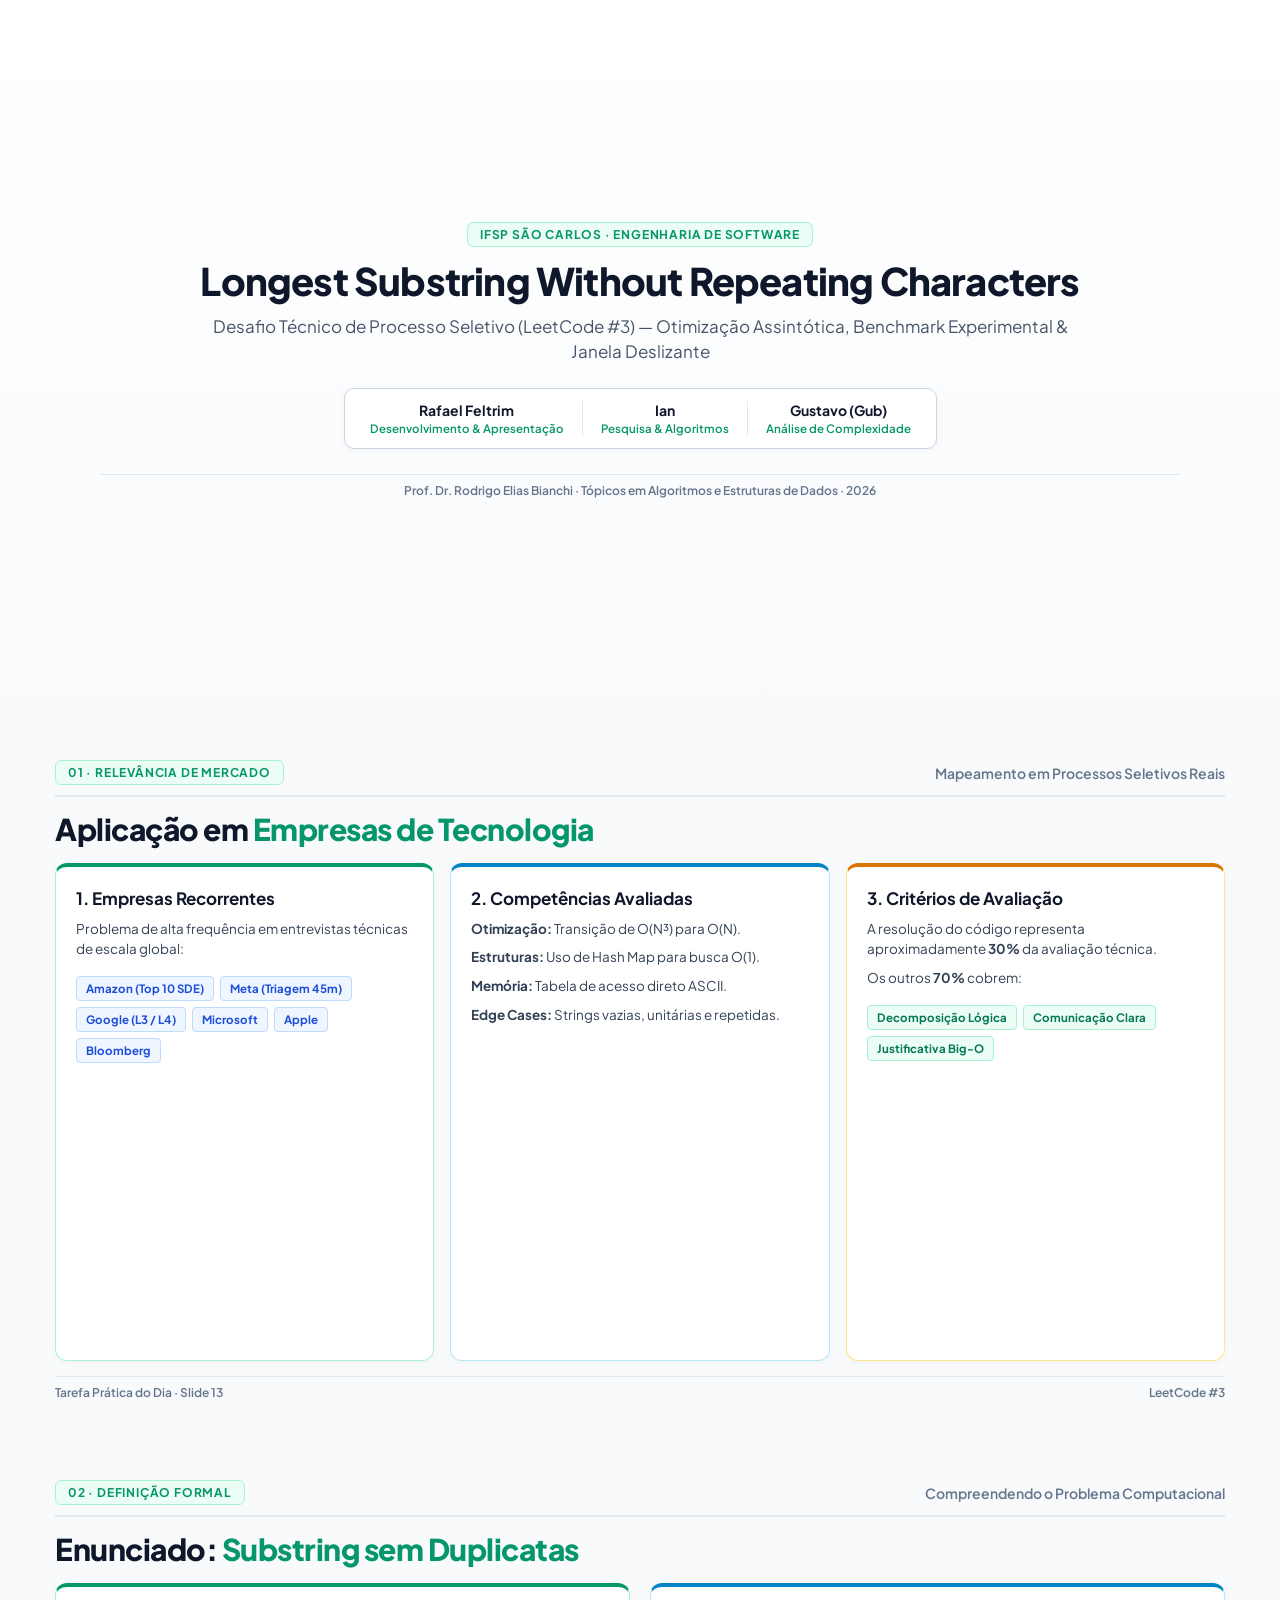
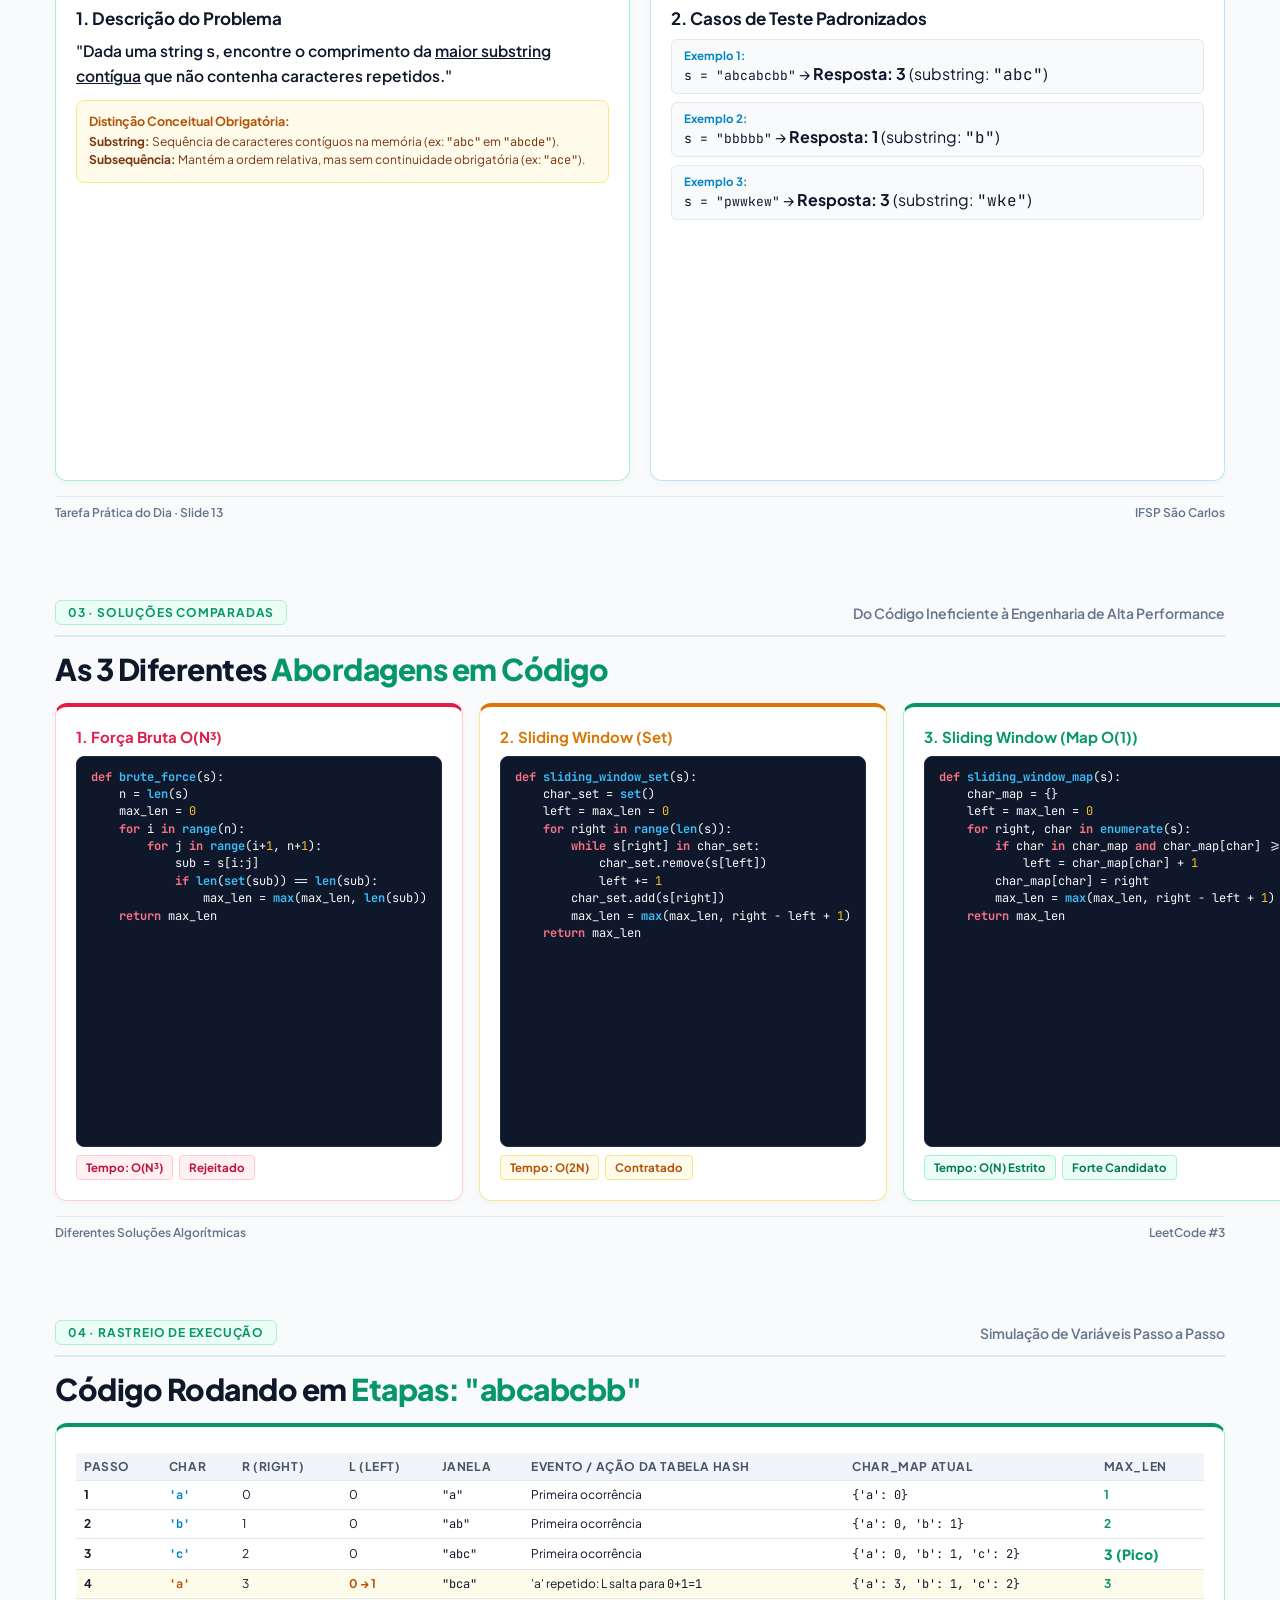
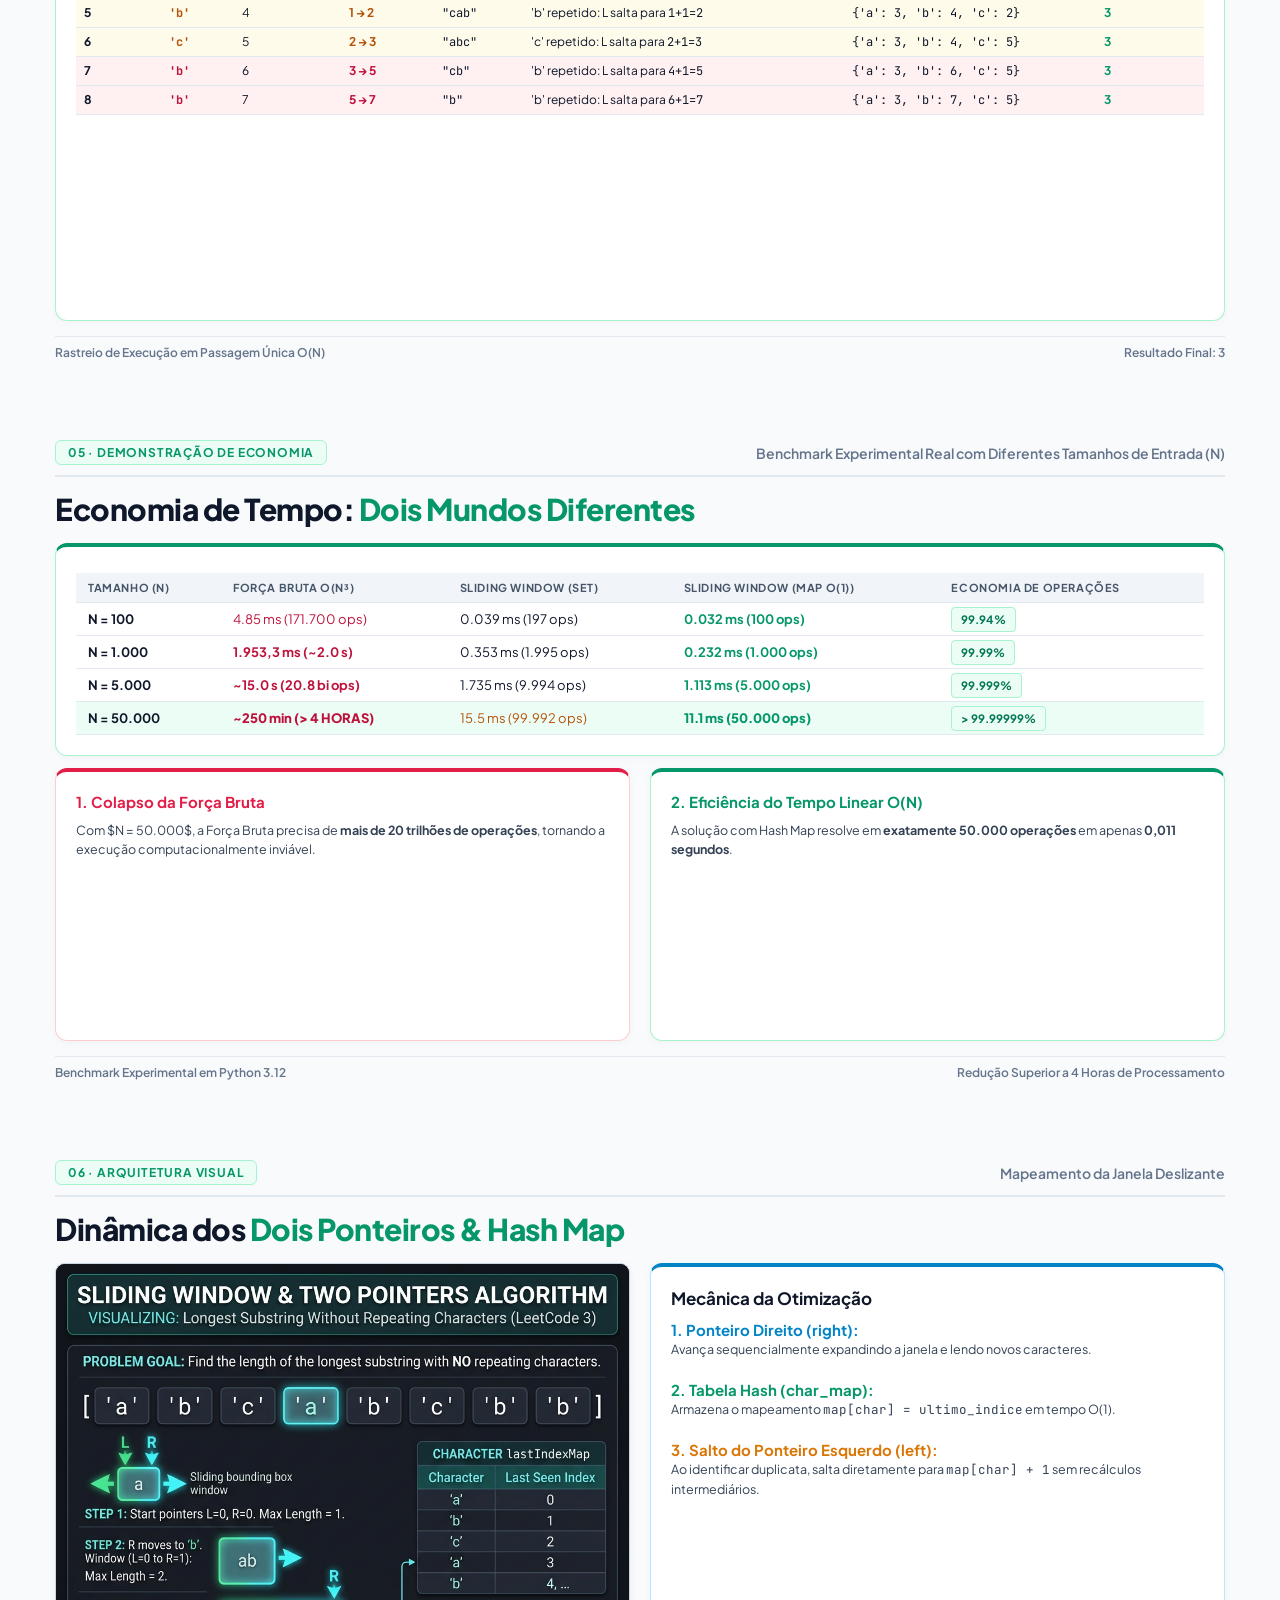
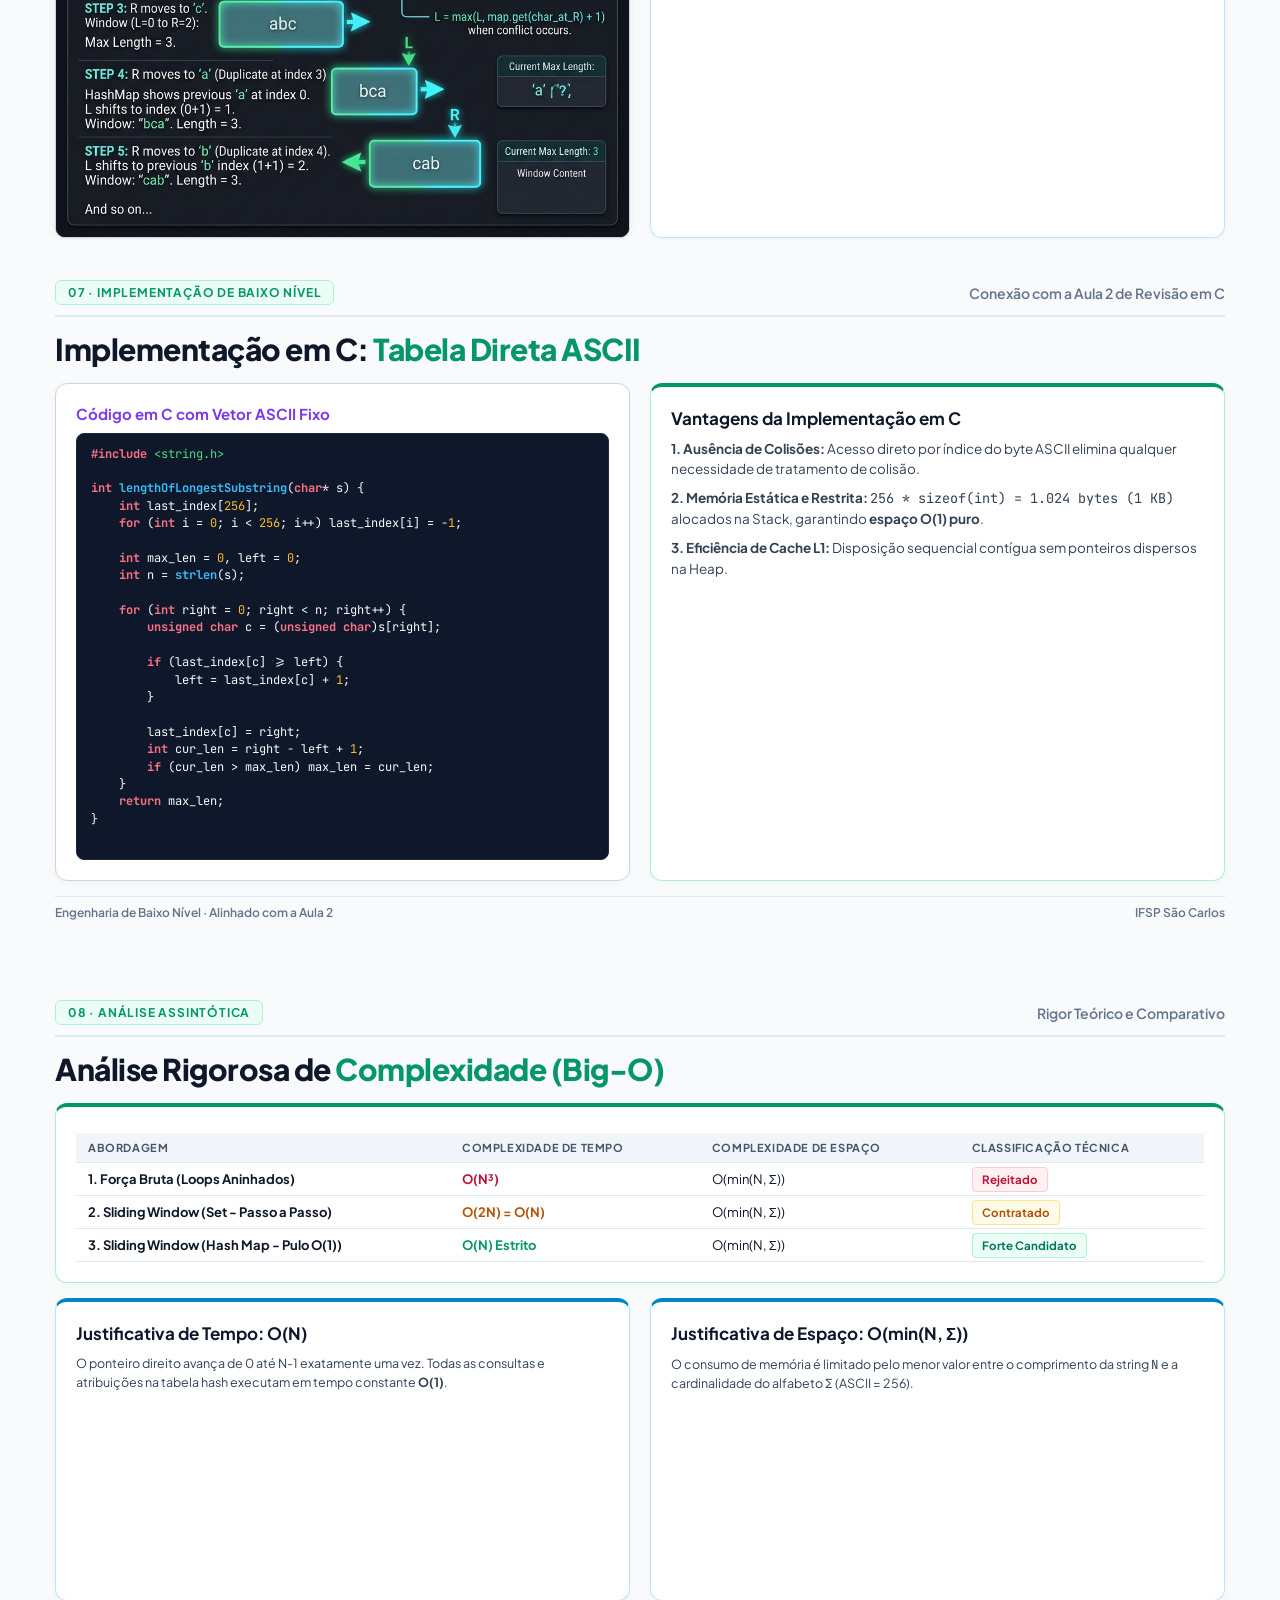
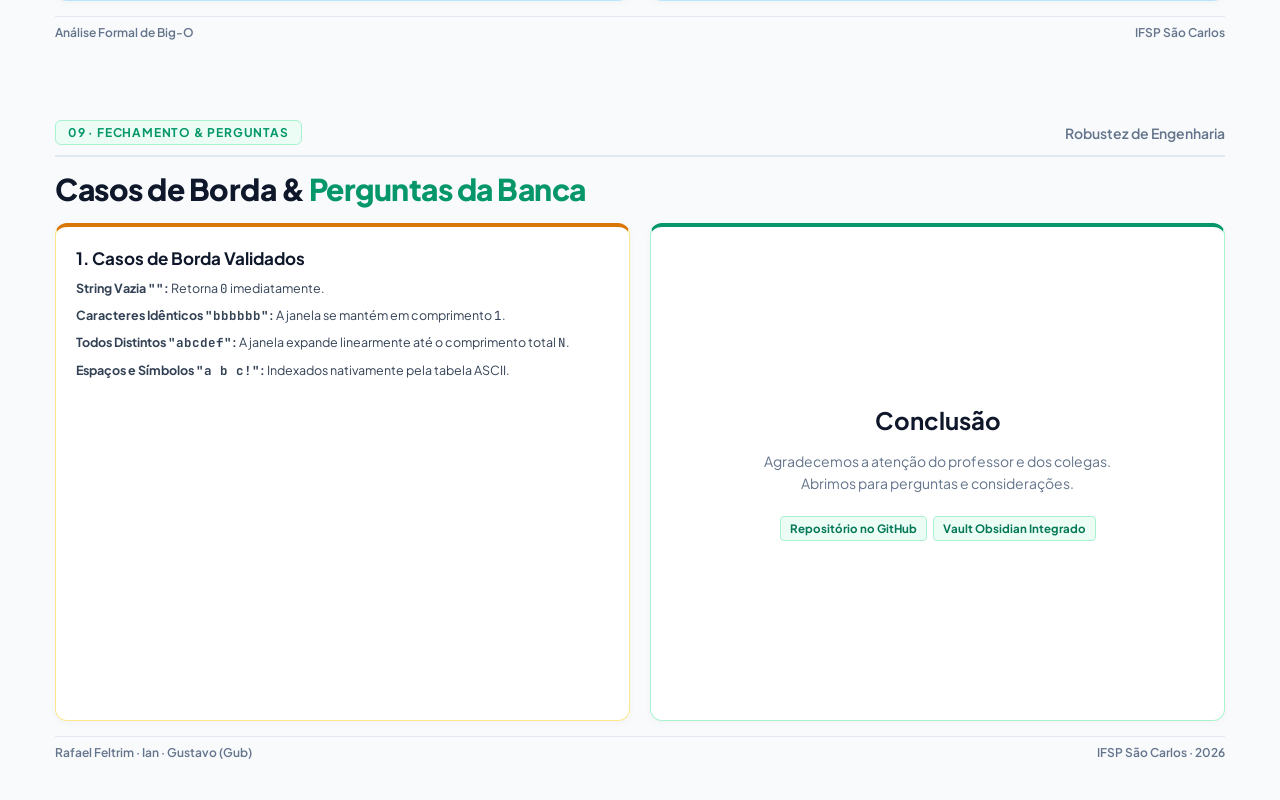
==== commit 5458cff9: "fix(slides): fix code formatting with proper line indentation and remove all non-professional emojis" ====
--- a/Apresentacao_LeetCode3_Slides.html
+++ b/Apresentacao_LeetCode3_Slides.html
@@ -1,915 +1,893 @@
-<!DOCTYPE html>
-<html lang="pt-BR">
-<head>
-    <meta charset="UTF-8">
-    <title>Apresentação LeetCode 3 - Otimizado para Projetor (720p / HD)</title>
-    <style>
-        @import url('https://fonts.googleapis.com/css2?family=Plus+Jakarta+Sans:wght@500;600;700;800&family=JetBrains+Mono:wght@500;700&display=swap');
-
-        * {
-            margin: 0;
-            padding: 0;
-            box-sizing: border-box;
-            -webkit-print-color-adjust: exact !important;
-            print-color-adjust: exact !important;
-        }
-
-        @page {
-            size: 1280px 720px;
-            margin: 0;
-        }
-
-        body {
-            font-family: 'Plus Jakarta Sans', sans-serif;
-            background-color: #f8fafc;
-            color: #0f172a;
-            width: 1280px;
-            height: 720px;
-        }
-
-        .slide {
-            width: 1280px;
-            height: 720px;
-            page-break-after: always;
-            position: relative;
-            overflow: hidden;
-            background-color: #f8fafc;
-            display: flex;
-            flex-direction: column;
-            padding: 40px 55px;
-        }
-
-        .header-bar {
-            display: flex;
-            justify-content: space-between;
-            align-items: center;
-            margin-bottom: 15px;
-            border-bottom: 2px solid #e2e8f0;
-            padding-bottom: 10px;
-        }
-
-        .header-tag {
-            display: inline-flex;
-            align-items: center;
-            gap: 6px;
-            padding: 4px 12px;
-            background: #ecfdf5;
-            border: 1px solid #a7f3d0;
-            border-radius: 9999px;
-            color: #059669;
-            font-size: 12px;
-            font-weight: 700;
-            text-transform: uppercase;
-            letter-spacing: 0.8px;
-        }
-
-        .header-sub {
-            color: #64748b;
-            font-size: 14px;
-            font-weight: 600;
-        }
-
-        .slide-title {
-            font-size: 32px;
-            font-weight: 800;
-            color: #0f172a;
-            line-height: 1.15;
-            margin-bottom: 18px;
-            letter-spacing: -0.5px;
-        }
-
-        .slide-title span {
-            color: #059669;
-        }
-
-        .content-grid-2 {
-            display: grid;
-            grid-template-columns: 1fr 1fr;
-            gap: 22px;
-            flex: 1;
-            align-items: stretch;
-        }
-
-        .content-grid-3 {
-            display: grid;
-            grid-template-columns: repeat(3, 1fr);
-            gap: 18px;
-            flex: 1;
-        }
-
-        .card {
-            background: #ffffff;
-            border: 1px solid #cbd5e1;
-            border-radius: 14px;
-            padding: 20px;
-            display: flex;
-            flex-direction: column;
-            box-shadow: 0 3px 10px rgba(0, 0, 0, 0.03);
-        }
-
-        .card-emerald {
-            border-color: #a7f3d0;
-            border-top: 4px solid #059669;
-        }
-
-        .card-cyan {
-            border-color: #bae6fd;
-            border-top: 4px solid #0284c7;
-        }
-
-        .card-amber {
-            border-color: #fde68a;
-            border-top: 4px solid #d97706;
-        }
-
-        .card-rose {
-            border-color: #fecdd3;
-            border-top: 4px solid #e11d48;
-        }
-
-        .card-title {
-            font-size: 18px;
-            font-weight: 700;
-            color: #0f172a;
-            margin-bottom: 10px;
-            display: flex;
-            align-items: center;
-            gap: 8px;
-        }
-
-        .card-text {
-            font-size: 14px;
-            line-height: 1.5;
-            color: #334155;
-            margin-bottom: 8px;
-        }
-
-        .badge-list {
-            display: flex;
-            flex-wrap: wrap;
-            gap: 8px;
-            margin-top: 8px;
-        }
-
-        .badge {
-            padding: 4px 10px;
-            border-radius: 6px;
-            font-size: 12px;
-            font-weight: 700;
-            background: #f1f5f9;
-            color: #334155;
-            border: 1px solid #cbd5e1;
-        }
-
-        .badge-company {
-            background: #eff6ff;
-            border-color: #bfdbfe;
-            color: #1d4ed8;
-        }
-
-        .badge-danger {
-            background: #fff1f2;
-            border-color: #fecdd3;
-            color: #be123c;
-        }
-
-        .badge-warning {
-            background: #fffbeb;
-            border-color: #fde68a;
-            color: #b45309;
-        }
-
-        .badge-success {
-            background: #ecfdf5;
-            border-color: #a7f3d0;
-            color: #047857;
-        }
-
-        pre, code {
-            font-family: 'JetBrains Mono', monospace;
-        }
-
-        .code-box {
-            background: #0f172a;
-            border: 1px solid #1e293b;
-            border-radius: 10px;
-            padding: 14px;
-            font-size: 12px;
-            line-height: 1.4;
-            color: #f8fafc;
-            flex: 1;
-            overflow: hidden;
-        }
-
-        .kw { color: #fb7185; font-weight: 700; }
-        .fn { color: #38bdf8; font-weight: 700; }
-        .str { color: #4ade80; }
-        .com { color: #94a3b8; font-style: italic; }
-        .num { color: #fbbf24; }
-
-        table {
-            width: 100%;
-            border-collapse: collapse;
-            margin-top: 6px;
-        }
-
-        th, td {
-            padding: 8px 12px;
-            text-align: left;
-            border-bottom: 1px solid #e2e8f0;
-            font-size: 13px;
-        }
-
-        th {
-            background: #f1f5f9;
-            color: #475569;
-            font-weight: 700;
-            text-transform: uppercase;
-            font-size: 11px;
-            letter-spacing: 0.6px;
-        }
-
-        td {
-            color: #0f172a;
-        }
-
-        .trace-table th, .trace-table td {
-            padding: 6px 9px;
-            font-size: 12px;
-        }
-
-        .footer-bar {
-            display: flex;
-            justify-content: space-between;
-            align-items: center;
-            margin-top: 15px;
-            padding-top: 8px;
-            border-top: 1px solid #e2e8f0;
-            color: #64748b;
-            font-size: 12px;
-            font-weight: 600;
-        }
-
-        .cover-slide {
-            justify-content: center;
-            align-items: center;
-            text-align: center;
-            padding: 0 100px;
-            background: linear-gradient(180deg, #ffffff 0%, #f8fafc 100%);
-        }
-
-        .cover-logo {
-            width: 58px;
-            height: 58px;
-            background: #059669;
-            border-radius: 14px;
-            display: flex;
-            align-items: center;
-            justify-content: center;
-            font-size: 28px;
-            color: #ffffff;
-            margin-bottom: 15px;
-            box-shadow: 0 6px 18px rgba(5, 150, 105, 0.25);
-        }
-
-        .cover-title {
-            font-size: 40px;
-            font-weight: 800;
-            color: #0f172a;
-            margin-bottom: 12px;
-            line-height: 1.15;
-            letter-spacing: -0.8px;
-        }
-
-        .cover-subtitle {
-            font-size: 18px;
-            color: #475569;
-            max-width: 900px;
-            line-height: 1.4;
-            margin-bottom: 28px;
-        }
-
-        .team-box {
-            display: flex;
-            gap: 18px;
-            background: #ffffff;
-            border: 1px solid #cbd5e1;
-            padding: 12px 25px;
-            border-radius: 12px;
-            box-shadow: 0 3px 12px rgba(0, 0, 0, 0.04);
-        }
-
-        .team-member {
-            display: flex;
-            flex-direction: column;
-            align-items: center;
-            gap: 3px;
-        }
-
-        .team-name {
-            font-size: 15px;
-            font-weight: 700;
-            color: #0f172a;
-        }
-
-        .team-role {
-            font-size: 12px;
-            color: #059669;
-            font-weight: 600;
-        }
-
-        .img-container {
-            width: 100%;
-            height: 100%;
-            border-radius: 12px;
-            overflow: hidden;
-            border: 1px solid #cbd5e1;
-            display: flex;
-            align-items: center;
-            justify-content: center;
-            background: #020617;
-            box-shadow: 0 3px 12px rgba(0, 0, 0, 0.06);
-        }
-
-        .img-container img {
-            width: 100%;
-            height: 100%;
-            object-fit: contain;
-        }
-
-        .highlight-val {
-            color: #0284c7;
-            font-weight: 700;
-            font-family: 'JetBrains Mono', monospace;
-        }
-    </style>
-</head>
-<body>
-
-    <!-- SLIDE 1: CAPA CLARA (720p) -->
-    <div class="slide cover-slide">
-        <div class="cover-logo">⚡</div>
-        <div class="header-tag" style="margin-bottom: 10px;">IFSP São Carlos · Engenharia de Software</div>
-        <h1 class="cover-title">Longest Substring Without Repeating Characters</h1>
-        <p class="cover-subtitle">Desafio Real de Processo Seletivo em Big Techs (LeetCode #3) — Otimização Assintótica, Benchmark de Economia & Janela Deslizante</p>
-        <div class="team-box">
-            <div class="team-member">
-                <span class="team-name">Rafael Feltrim</span>
-                <span class="team-role">Desenvolvedor & Apresentador</span>
-            </div>
-            <div style="width: 1px; background: #e2e8f0;"></div>
-            <div class="team-member">
-                <span class="team-name">Ian</span>
-                <span class="team-role">Pesquisa & Algoritmos</span>
-            </div>
-            <div style="width: 1px; background: #e2e8f0;"></div>
-            <div class="team-member">
-                <span class="team-name">Gustavo (Gub)</span>
-                <span class="team-role">Análise de Complexidade</span>
-            </div>
-        </div>
-        <div class="footer-bar" style="width: 100%; justify-content: center; margin-top: 25px;">
-            Prof. Dr. Rodrigo Elias Bianchi · Tópicos em Algoritmos e Estruturas de Dados · 2026
-        </div>
-    </div>
-
-    <!-- SLIDE 2: RELEVÂNCIA DE MERCADO -->
-    <div class="slide">
-        <div class="header-bar">
-            <div class="header-tag">01 · Relevância de Mercado</div>
-            <div class="header-sub">Por que as Big Techs cobram este desafio?</div>
-        </div>
-        <h2 class="slide-title">Onipresença nos <span>Processos Seletivos</span></h2>
-        
-        <div class="content-grid-3">
-            <div class="card card-emerald">
-                <div class="card-title">🏢 Onde é Aplicado?</div>
-                <p class="card-text">Problema clássico no topo do ranking de entrevistas de alta escala:</p>
-                <div class="badge-list">
-                    <span class="badge badge-company">Amazon (Top 10 SDE)</span>
-                    <span class="badge badge-company">Meta (Triagem 45m)</span>
-                    <span class="badge badge-company">Google (L3/L4)</span>
-                    <span class="badge badge-company">Microsoft</span>
-                    <span class="badge badge-company">Apple</span>
-                    <span class="badge badge-company">Bloomberg</span>
-                </div>
-            </div>
-
-            <div class="card card-cyan">
-                <div class="card-title">🎯 O Que é Avaliado?</div>
-                <p class="card-text"><b>1. Otimização:</b> Sair de O(N³) para O(N).</p>
-                <p class="card-text"><b>2. Estruturas:</b> Uso de Hash Map para busca O(1).</p>
-                <p class="card-text"><b>3. Memória:</b> Tabela de acesso direto ASCII.</p>
-                <p class="card-text"><b>4. Edge Cases:</b> Strings vazias, únicas e repetidas.</p>
-            </div>
-
-            <div class="card card-amber">
-                <div class="card-title">📊 Peso na Contratação</div>
-                <p class="card-text">Em entrevistas técnicas, <b>o código é apenas 30% da nota</b>.</p>
-                <p class="card-text">Os outros <b>70%</b> medem:</p>
-                <div class="badge-list">
-                    <span class="badge badge-success">Decomposição Lógica</span>
-                    <span class="badge badge-success">Comunicação Clara</span>
-                    <span class="badge badge-success">Justificativa Big-O</span>
-                </div>
-            </div>
-        </div>
-
-        <div class="footer-bar">
-            <span>Tarefa Prática do Dia · Slide 13</span>
-            <span>LeetCode #3</span>
-        </div>
-    </div>
-
-    <!-- SLIDE 3: ENUNCIADO DO PROBLEMA -->
-    <div class="slide">
-        <div class="header-bar">
-            <div class="header-tag">02 · Definição Formal</div>
-            <div class="header-sub">Compreendendo o Problema Computacional</div>
-        </div>
-        <h2 class="slide-title">O Enunciado: <span>Substring sem Duplicatas</span></h2>
-
-        <div class="content-grid-2">
-            <div class="card card-emerald">
-                <div class="card-title">📋 Descrição do Problema</div>
-                <p class="card-text" style="font-size: 16px; font-weight: 600; color: #0f172a; margin-bottom: 12px;">
-                    "Dada uma string <code>s</code>, encontre o comprimento da <u>maior substring contígua</u> que não contenha caracteres repetidos."
-                </p>
-                <div style="background: #fffbeb; border: 1px solid #fde68a; padding: 12px; border-radius: 10px;">
-                    <div style="color: #b45309; font-weight: 700; font-size: 13px; margin-bottom: 4px;">⚠️ Distinção Crítica de Conceito:</div>
-                    <p class="card-text" style="font-size: 12px; margin: 0; color: #78350f;">
-                        <b>Substring:</b> Sequência contínua (ex: <code>"abc"</code> em <code>"abcde"</code>).<br>
-                        <b>Subsequência:</b> Mantém a ordem sem continuidade (ex: <code>"ace"</code>).
-                    </p>
-                </div>
-            </div>
-
-            <div class="card card-cyan">
-                <div class="card-title">🧪 Exemplos de Teste</div>
-                
-                <div style="margin-bottom: 8px; background: #f8fafc; border: 1px solid #e2e8f0; padding: 8px 14px; border-radius: 8px;">
-                    <div style="color: #0284c7; font-weight: 700; font-size: 12px;">Exemplo 1:</div>
-                    <code style="font-size: 14px; color: #0f172a;">s = "abcabcbb"</code> → <b>Resposta: 3</b> (<code>"abc"</code>)
-                </div>
-
-                <div style="margin-bottom: 8px; background: #f8fafc; border: 1px solid #e2e8f0; padding: 8px 14px; border-radius: 8px;">
-                    <div style="color: #0284c7; font-weight: 700; font-size: 12px;">Exemplo 2:</div>
-                    <code style="font-size: 14px; color: #0f172a;">s = "bbbbb"</code> → <b>Resposta: 1</b> (<code>"b"</code>)
-                </div>
-
-                <div style="background: #f8fafc; border: 1px solid #e2e8f0; padding: 8px 14px; border-radius: 8px;">
-                    <div style="color: #0284c7; font-weight: 700; font-size: 12px;">Exemplo 3:</div>
-                    <code style="font-size: 14px; color: #0f172a;">s = "pwwkew"</code> → <b>Resposta: 3</b> (<code>"wke"</code>)
-                </div>
-            </div>
-        </div>
-
-        <div class="footer-bar">
-            <span>Tarefa Prática do Dia · Slide 13</span>
-            <span>IFSP São Carlos</span>
-        </div>
-    </div>
-
-    <!-- SLIDE 4: AS DIFERENTES SOLUÇÕES -->
-    <div class="slide">
-        <div class="header-bar">
-            <div class="header-tag">03 · Soluções Comparadas</div>
-            <div class="header-sub">Do Código Ineficiente à Engenharia de Alta Performance</div>
-        </div>
-        <h2 class="slide-title">As 3 Diferentes <span>Abordagens em Código</span></h2>
-
-        <div class="content-grid-3">
-            <div class="card card-rose">
-                <div class="card-title" style="color: #e11d48; font-size: 16px;">1. Força Bruta O(N³)</div>
-                <div class="code-box" style="font-size: 11px;">
-<span class="kw">def</span> <span class="fn">brute_force</span>(s):
-    n = <span class="fn">len</span>(s)
-    max_len = <span class="num">0</span>
-    <span class="kw">for</span> i <span class="kw">in</span> <span class="fn">range</span>(n):
-        <span class="kw">for</span> j <span class="kw">in</span> <span class="fn">range</span>(i+<span class="num">1</span>, n+<span class="num">1</span>):
-            sub = s[i:j]
-            <span class="kw">if</span> <span class="fn">len</span>(<span class="fn">set</span>(sub)) == <span class="fn">len</span>(sub):
-                max_len = <span class="fn">max</span>(max_len, <span class="fn">len</span>(sub))
-    <span class="kw">return</span> max_len
-                </div>
-                <div class="badge-list" style="margin-top: 8px;">
-                    <span class="badge badge-danger">O(N³)</span>
-                    <span class="badge badge-danger">Rejeitado</span>
-                </div>
-            </div>
-
-            <div class="card card-amber">
-                <div class="card-title" style="color: #d97706; font-size: 16px;">2. Sliding Window (Set)</div>
-                <div class="code-box" style="font-size: 11px;">
-<span class="kw">def</span> <span class="fn">sliding_window_set</span>(s):
-    char_set = <span class="fn">set</span>()
-    left = max_len = <span class="num">0</span>
-    <span class="kw">for</span> right <span class="kw">in</span> <span class="fn">range</span>(<span class="fn">len</span>(s)):
-        <span class="kw">while</span> s[right] <span class="kw">in</span> char_set:
-            char_set.remove(s[left])
-            left += <span class="num">1</span>
-        char_set.add(s[right])
-        max_len = <span class="fn">max</span>(max_len, right - left + <span class="num">1</span>)
-    <span class="kw">return</span> max_len
-                </div>
-                <div class="badge-list" style="margin-top: 8px;">
-                    <span class="badge badge-warning">O(2N)</span>
-                    <span class="badge badge-warning">Contratado</span>
-                </div>
-            </div>
-
-            <div class="card card-emerald">
-                <div class="card-title" style="color: #059669; font-size: 16px;">3. Sliding Window (Map O(1))</div>
-                <div class="code-box" style="font-size: 11px;">
-<span class="kw">def</span> <span class="fn">sliding_window_map</span>(s):
-    char_map = {} <span class="com"># char -> último índice</span>
-    left = max_len = <span class="num">0</span>
-    <span class="kw">for</span> right, char <span class="kw">in</span> <span class="fn">enumerate</span>(s):
-        <span class="kw">if</span> char <span class="kw">in</span> char_map <span class="kw">and</span> char_map[char] >= left:
-            left = char_map[char] + <span class="num">1</span> <span class="com"># Pulo O(1)</span>
-        char_map[char] = right
-        max_len = <span class="fn">max</span>(max_len, right - left + <span class="num">1</span>)
-    <span class="kw">return</span> max_len
-                </div>
-                <div class="badge-list" style="margin-top: 8px;">
-                    <span class="badge badge-success">O(N) Estrito</span>
-                    <span class="badge badge-success">Strong Hire</span>
-                </div>
-            </div>
-        </div>
-
-        <div class="footer-bar">
-            <span>Diferentes Soluções Algorítmicas</span>
-            <span>LeetCode #3</span>
-        </div>
-    </div>
-
-    <!-- SLIDE 5: CÓDIGO RODANDO EM ETAPAS (DRY-RUN) -->
-    <div class="slide">
-        <div class="header-bar">
-            <div class="header-tag">04 · Rastreio de Execução</div>
-            <div class="header-sub">Simulação de Variáveis Passo a Passo</div>
-        </div>
-        <h2 class="slide-title">Código Rodando em <span>Etapas: "abcabcbb"</span></h2>
-
-        <div class="card card-emerald" style="flex: 1;">
-            <table class="trace-table">
-                <thead>
-                    <tr>
-                        <th>Passo</th>
-                        <th>Char</th>
-                        <th>R</th>
-                        <th>L</th>
-                        <th>Janela</th>
-                        <th>Evento / Ação da Tabela Hash</th>
-                        <th>char_map Atual</th>
-                        <th>max_len</th>
-                    </tr>
-                </thead>
-                <tbody>
-                    <tr>
-                        <td><b>1</b></td>
-                        <td><span class="highlight-val">'a'</span></td>
-                        <td>0</td>
-                        <td>0</td>
-                        <td><code>"a"</code></td>
-                        <td>Primeira vez visto</td>
-                        <td><code>{'a': 0}</code></td>
-                        <td style="color: #059669; font-weight: 700;">1</td>
-                    </tr>
-                    <tr>
-                        <td><b>2</b></td>
-                        <td><span class="highlight-val">'b'</span></td>
-                        <td>1</td>
-                        <td>0</td>
-                        <td><code>"ab"</code></td>
-                        <td>Primeira vez visto</td>
-                        <td><code>{'a': 0, 'b': 1}</code></td>
-                        <td style="color: #059669; font-weight: 700;">2</td>
-                    </tr>
-                    <tr>
-                        <td><b>3</b></td>
-                        <td><span class="highlight-val">'c'</span></td>
-                        <td>2</td>
-                        <td>0</td>
-                        <td><code>"abc"</code></td>
-                        <td>Primeira vez visto (Pico Máximo)</td>
-                        <td><code>{'a': 0, 'b': 1, 'c': 2}</code></td>
-                        <td style="color: #059669; font-weight: 800;">3 🏆</td>
-                    </tr>
-                    <tr style="background: #fffbeb;">
-                        <td><b>4</b></td>
-                        <td><span class="highlight-val" style="color: #b45309;">'a'</span></td>
-                        <td>3</td>
-                        <td style="color: #b45309; font-weight: 700;">0 → 1</td>
-                        <td><code>"bca"</code></td>
-                        <td><b>'a' repetido!</b> L salta para <code>0+1=1</code></td>
-                        <td><code>{'a': 3, 'b': 1, 'c': 2}</code></td>
-                        <td style="color: #059669; font-weight: 700;">3</td>
-                    </tr>
-                    <tr style="background: #fffbeb;">
-                        <td><b>5</b></td>
-                        <td><span class="highlight-val" style="color: #b45309;">'b'</span></td>
-                        <td>4</td>
-                        <td style="color: #b45309; font-weight: 700;">1 → 2</td>
-                        <td><code>"cab"</code></td>
-                        <td><b>'b' repetido!</b> L salta para <code>1+1=2</code></td>
-                        <td><code>{'a': 3, 'b': 4, 'c': 2}</code></td>
-                        <td style="color: #059669; font-weight: 700;">3</td>
-                    </tr>
-                    <tr style="background: #fffbeb;">
-                        <td><b>6</b></td>
-                        <td><span class="highlight-val" style="color: #b45309;">'c'</span></td>
-                        <td>5</td>
-                        <td style="color: #b45309; font-weight: 700;">2 → 3</td>
-                        <td><code>"abc"</code></td>
-                        <td><b>'c' repetido!</b> L salta para <code>2+1=3</code></td>
-                        <td><code>{'a': 3, 'b': 4, 'c': 5}</code></td>
-                        <td style="color: #059669; font-weight: 700;">3</td>
-                    </tr>
-                    <tr style="background: #fff1f2;">
-                        <td><b>7</b></td>
-                        <td><span class="highlight-val" style="color: #be123c;">'b'</span></td>
-                        <td>6</td>
-                        <td style="color: #be123c; font-weight: 700;">3 → 5</td>
-                        <td><code>"cb"</code></td>
-                        <td><b>'b' repetido!</b> L salta para <code>4+1=5</code></td>
-                        <td><code>{'a': 3, 'b': 6, 'c': 5}</code></td>
-                        <td style="color: #059669; font-weight: 700;">3</td>
-                    </tr>
-                    <tr style="background: #fff1f2;">
-                        <td><b>8</b></td>
-                        <td><span class="highlight-val" style="color: #be123c;">'b'</span></td>
-                        <td>7</td>
-                        <td style="color: #be123c; font-weight: 700;">5 → 7</td>
-                        <td><code>"b"</code></td>
-                        <td><b>'b' repetido!</b> L salta para <code>6+1=7</code></td>
-                        <td><code>{'a': 3, 'b': 7, 'c': 5}</code></td>
-                        <td style="color: #059669; font-weight: 700;">3</td>
-                    </tr>
-                </tbody>
-            </table>
-        </div>
-
-        <div class="footer-bar">
-            <span>Rastreio de Execução em Passagem Única O(N)</span>
-            <span>Resultado Final: 3</span>
-        </div>
-    </div>
-
-    <!-- SLIDE 6: DEMONSTRAÇÃO DE ECONOMIA DE TEMPO (BENCHMARK) -->
-    <div class="slide">
-        <div class="header-bar">
-            <div class="header-tag">05 · Demonstração de Economia</div>
-            <div class="header-sub">Benchmark Experimental Real com Diferentes Tamanhos de Entrada (N)</div>
-        </div>
-        <h2 class="slide-title">Economia de Tempo: <span>Dois Mundos Diferentes</span></h2>
-
-        <div class="card card-emerald" style="margin-bottom: 15px;">
-            <table>
-                <thead>
-                    <tr>
-                        <th>Tamanho (N)</th>
-                        <th>Força Bruta O(N³)</th>
-                        <th>Sliding Window (Set)</th>
-                        <th>Sliding Window (Map O(1))</th>
-                        <th>Economia</th>
-                    </tr>
-                </thead>
-                <tbody>
-                    <tr>
-                        <td><b>N = 100</b></td>
-                        <td style="color: #be123c;">4.85 ms (171.700 ops)</td>
-                        <td>0.039 ms (197 ops)</td>
-                        <td style="color: #059669; font-weight: 700;">0.032 ms (100 ops)</td>
-                        <td><span class="badge badge-success">99.94%</span></td>
-                    </tr>
-                    <tr>
-                        <td><b>N = 1.000</b></td>
-                        <td style="color: #be123c; font-weight: 700;">1.953,3 ms (~2.0 s)</td>
-                        <td>0.353 ms (1.995 ops)</td>
-                        <td style="color: #059669; font-weight: 700;">0.232 ms (1.000 ops)</td>
-                        <td><span class="badge badge-success">99.99%</span></td>
-                    </tr>
-                    <tr>
-                        <td><b>N = 5.000</b></td>
-                        <td style="color: #be123c; font-weight: 700;">~15.0 s (20.8 bi ops)</td>
-                        <td>1.735 ms (9.994 ops)</td>
-                        <td style="color: #059669; font-weight: 700;">1.113 ms (5.000 ops)</td>
-                        <td><span class="badge badge-success">99.999%</span></td>
-                    </tr>
-                    <tr style="background: #ecfdf5;">
-                        <td><b>N = 50.000</b></td>
-                        <td style="color: #be123c; font-weight: 800;">~250 min (> 4 HORAS)</td>
-                        <td style="color: #b45309;">15.5 ms (99.992 ops)</td>
-                        <td style="color: #059669; font-weight: 800;">11.1 ms (50.000 ops)</td>
-                        <td><span class="badge badge-success">⚡ > 99.99999%</span></td>
-                    </tr>
-                </tbody>
-            </table>
-        </div>
-
-        <div class="content-grid-2">
-            <div class="card card-rose">
-                <div class="card-title" style="color: #e11d48; font-size: 16px;">💥 Colapso da Força Bruta</div>
-                <p class="card-text" style="font-size: 13px;">Com $N = 50.000$, a Força Bruta precisa de <b>mais de 20 trilhões de operações</b>, travando o sistema.</p>
-            </div>
-            <div class="card card-emerald">
-                <div class="card-title" style="color: #059669; font-size: 16px;">⚡ Mágica do Tempo Linear O(N)</div>
-                <p class="card-text" style="font-size: 13px;">A solução com Hash Map resolve em <b>exatamente 50.000 operações</b> em apenas <b>0,011 segundos</b>.</p>
-            </div>
-        </div>
-
-        <div class="footer-bar">
-            <span>Benchmark Real em Python 3.12</span>
-            <span>Economia de Mais de 4 Horas de CPU</span>
-        </div>
-    </div>
-
-    <!-- SLIDE 7: DIAGRAMA VISUAL -->
-    <div class="slide">
-        <div class="header-bar">
-            <div class="header-tag">06 · Arquitetura Visual</div>
-            <div class="header-sub">Mapeamento da Janela Deslizante</div>
-        </div>
-        <h2 class="slide-title">Dinâmica dos <span>Dois Ponteiros & Hash Map</span></h2>
-
-        <div class="content-grid-2">
-            <div class="img-container">
-                <img src="[data-uri]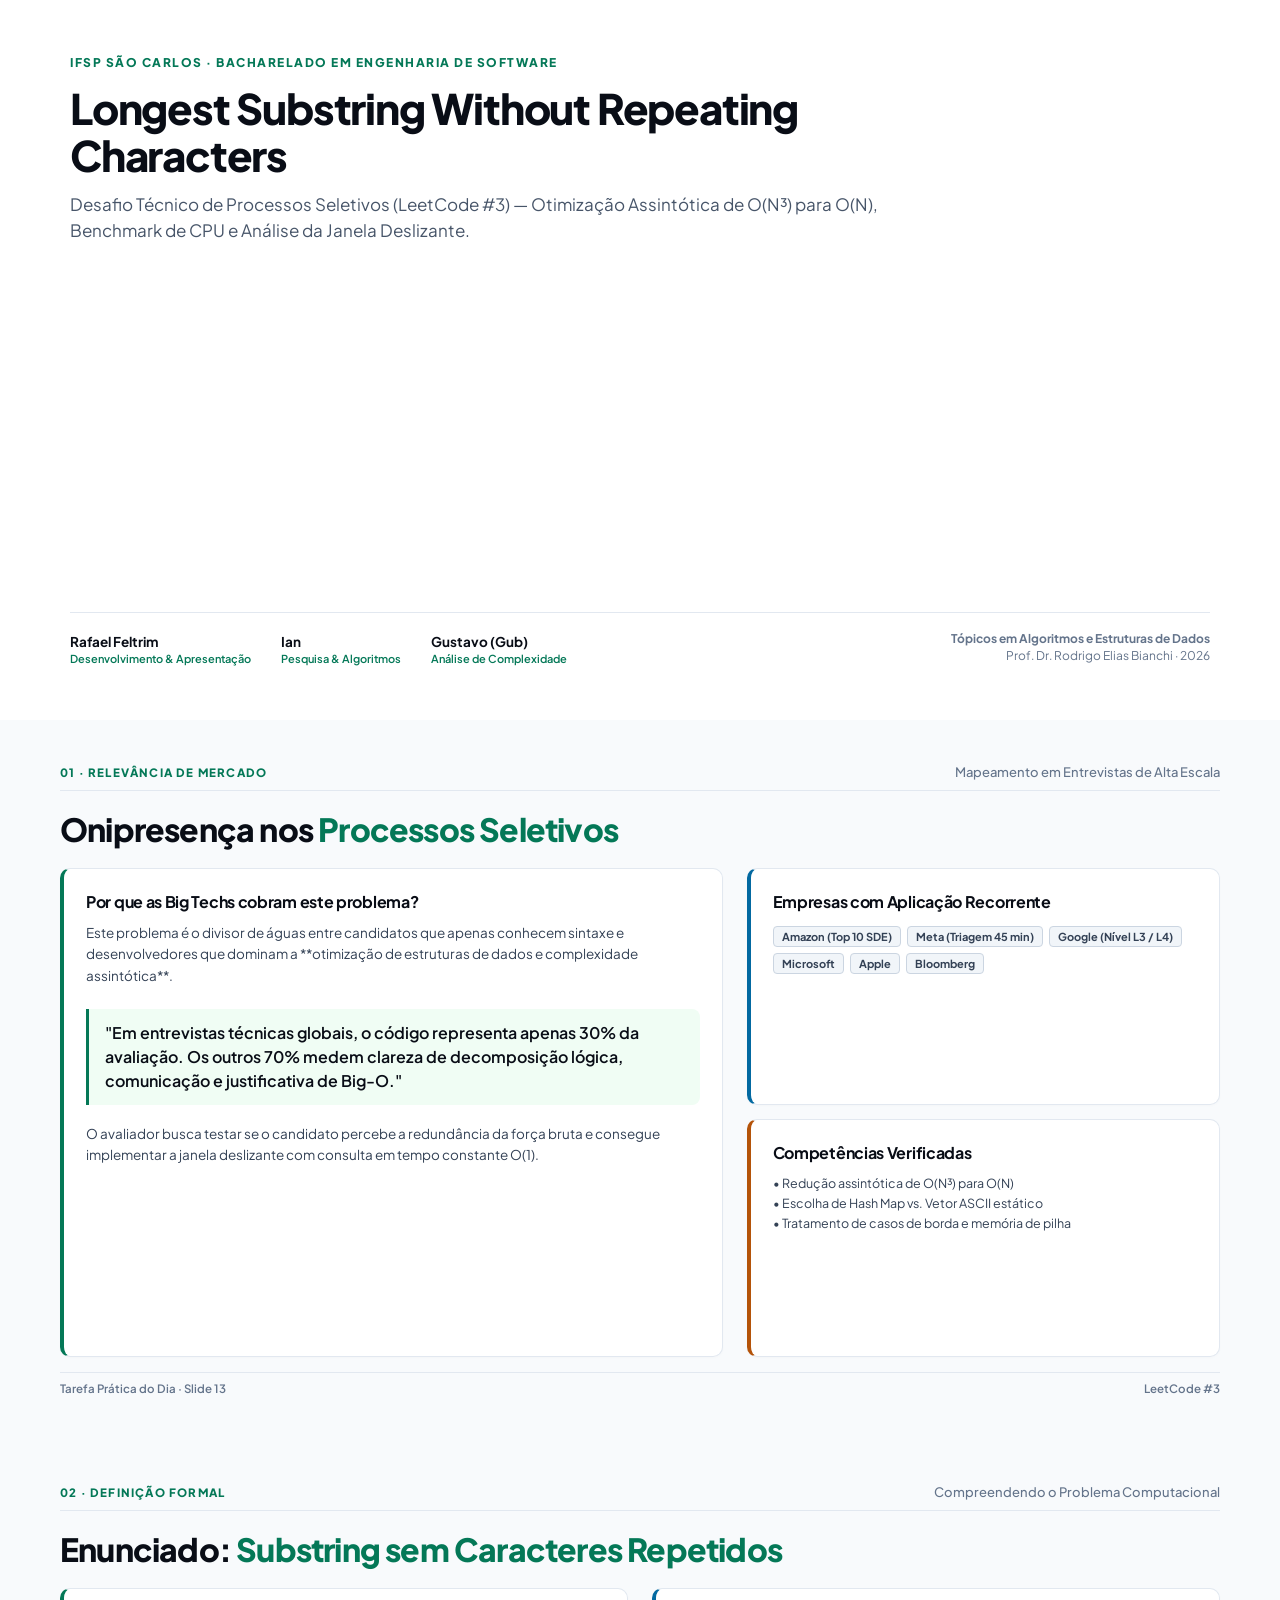
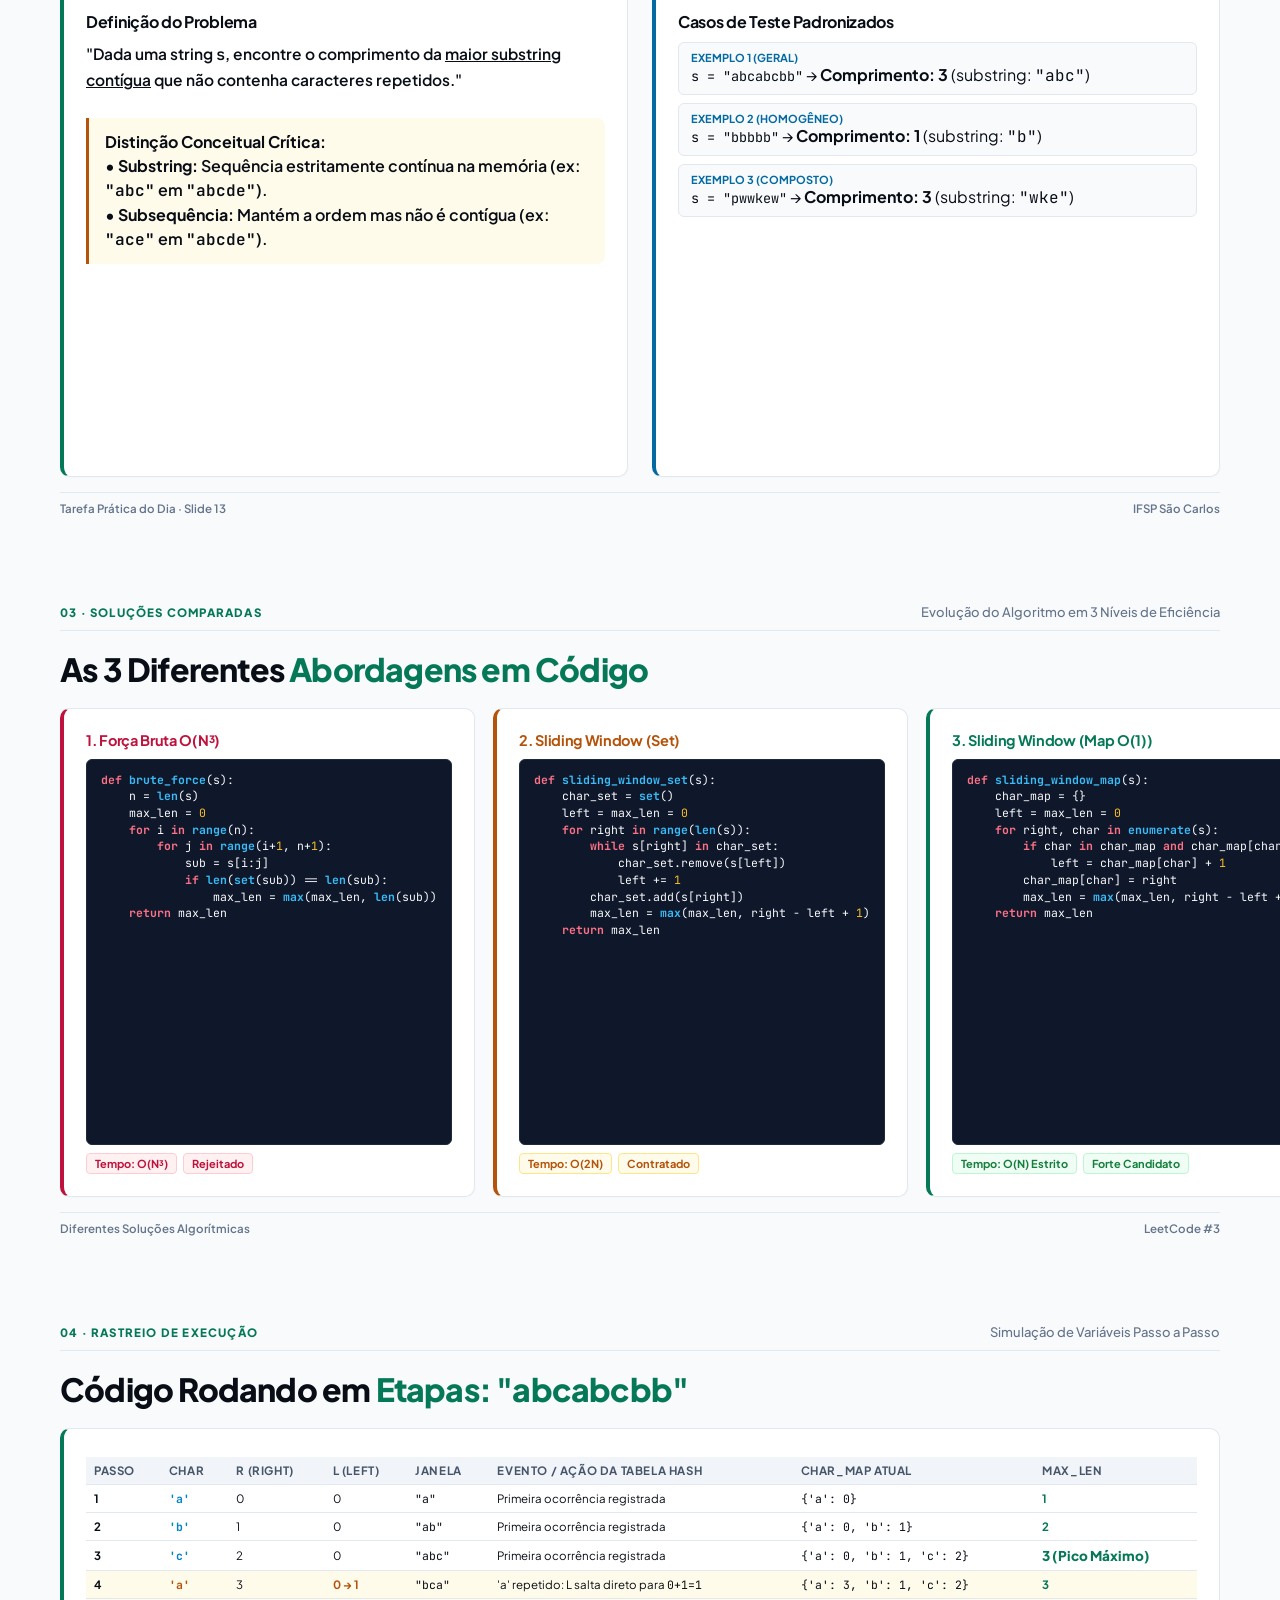
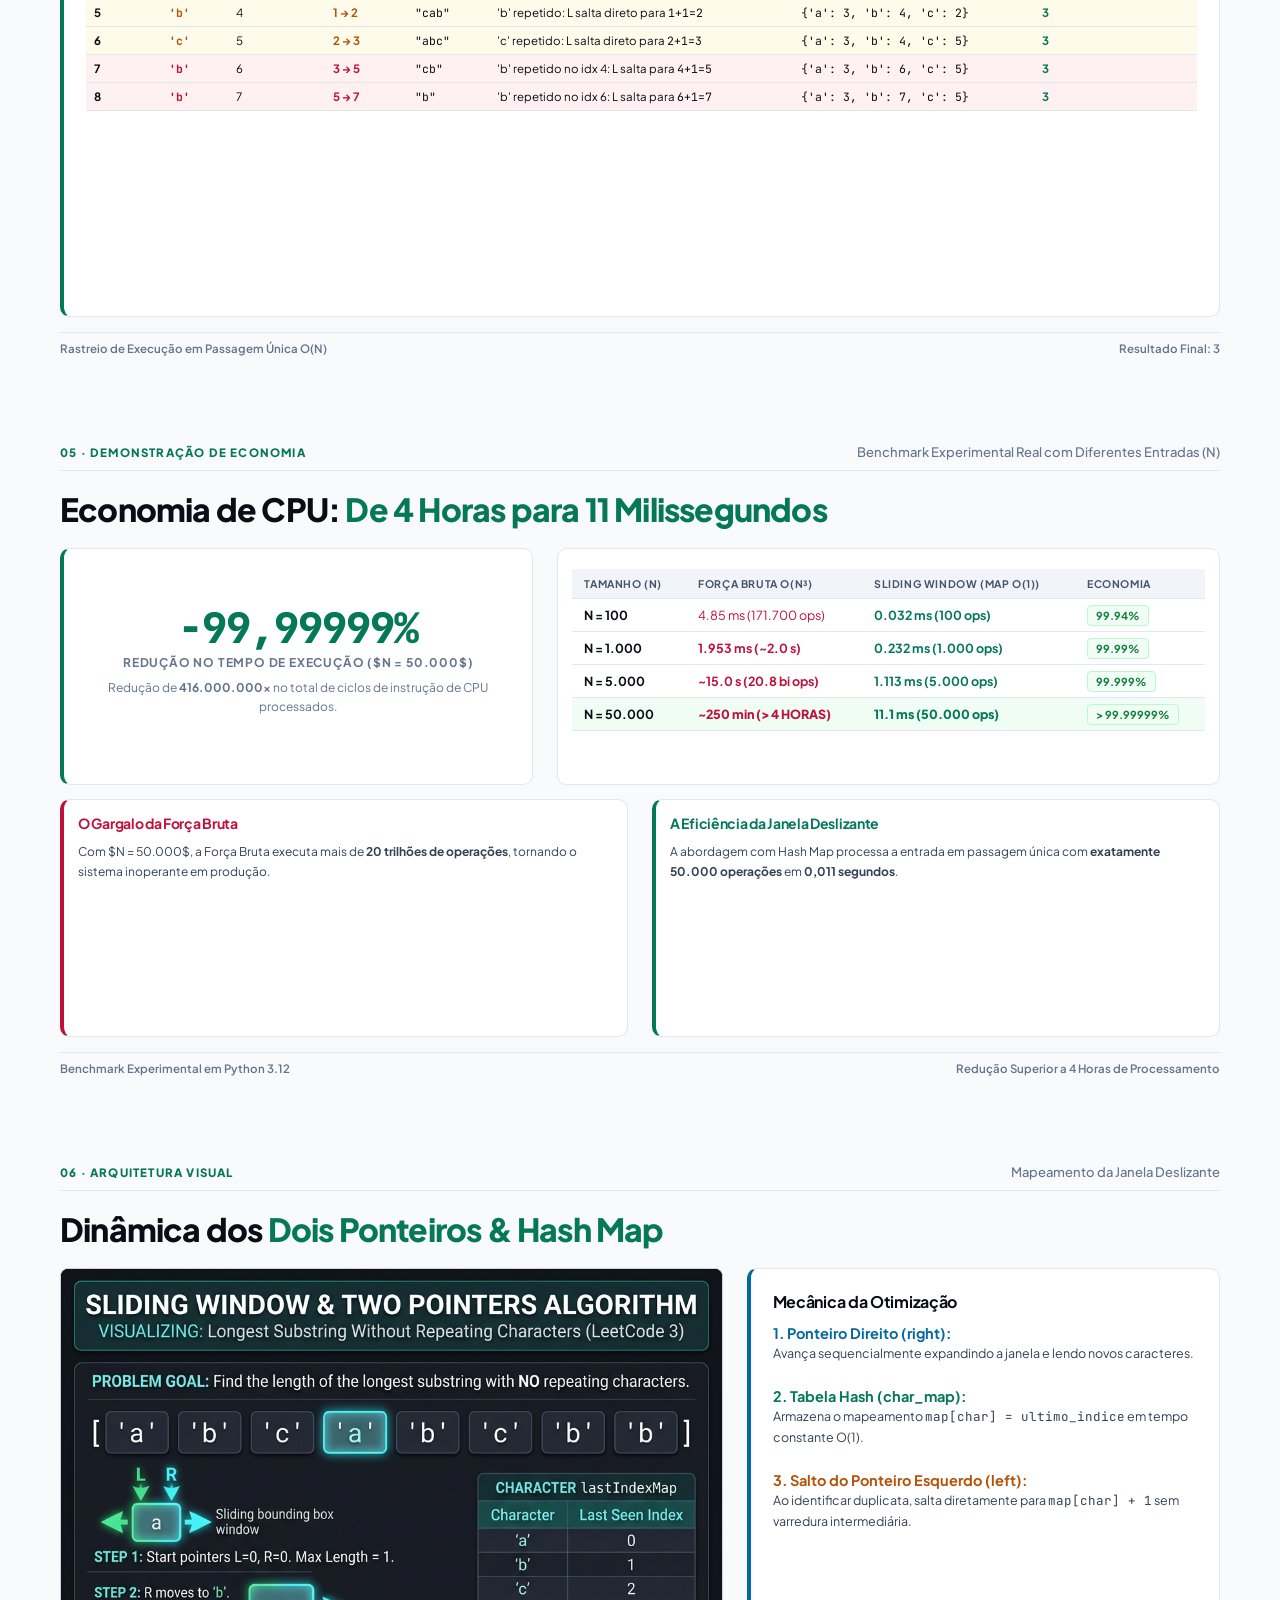
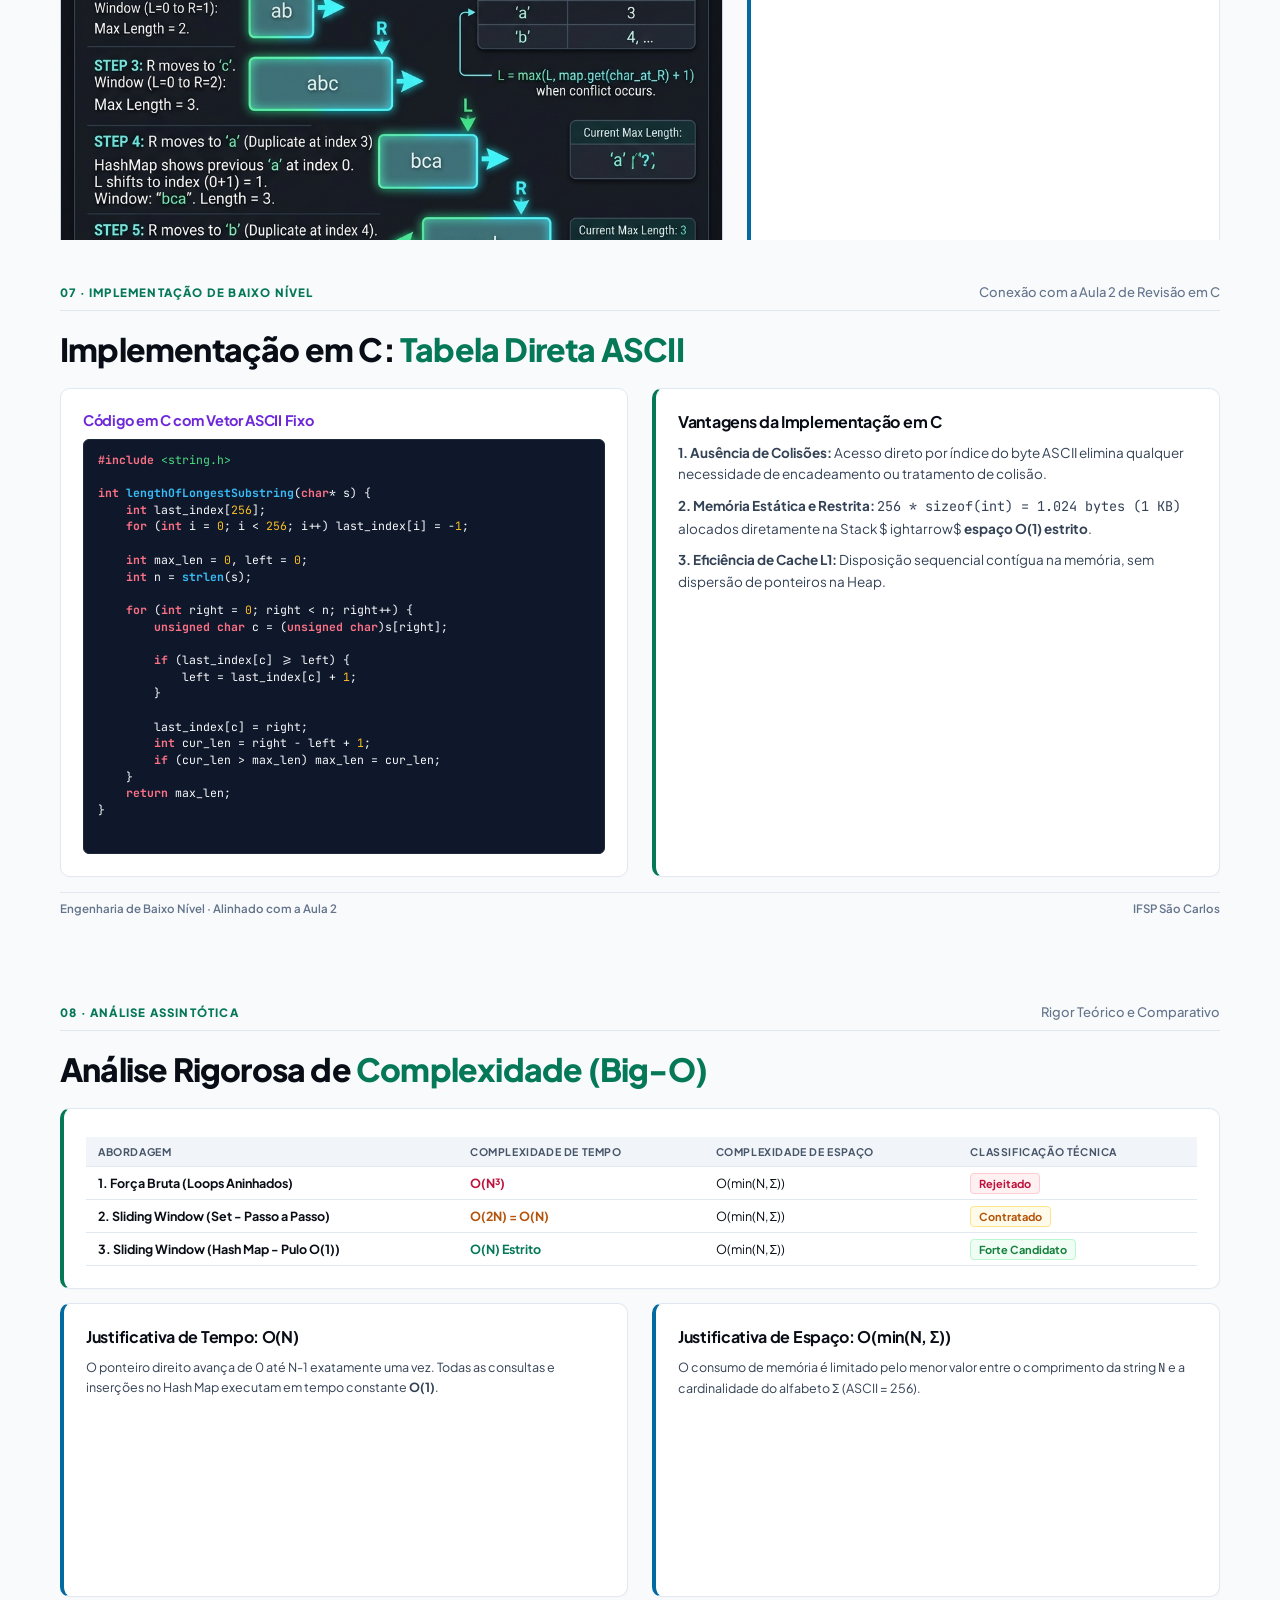
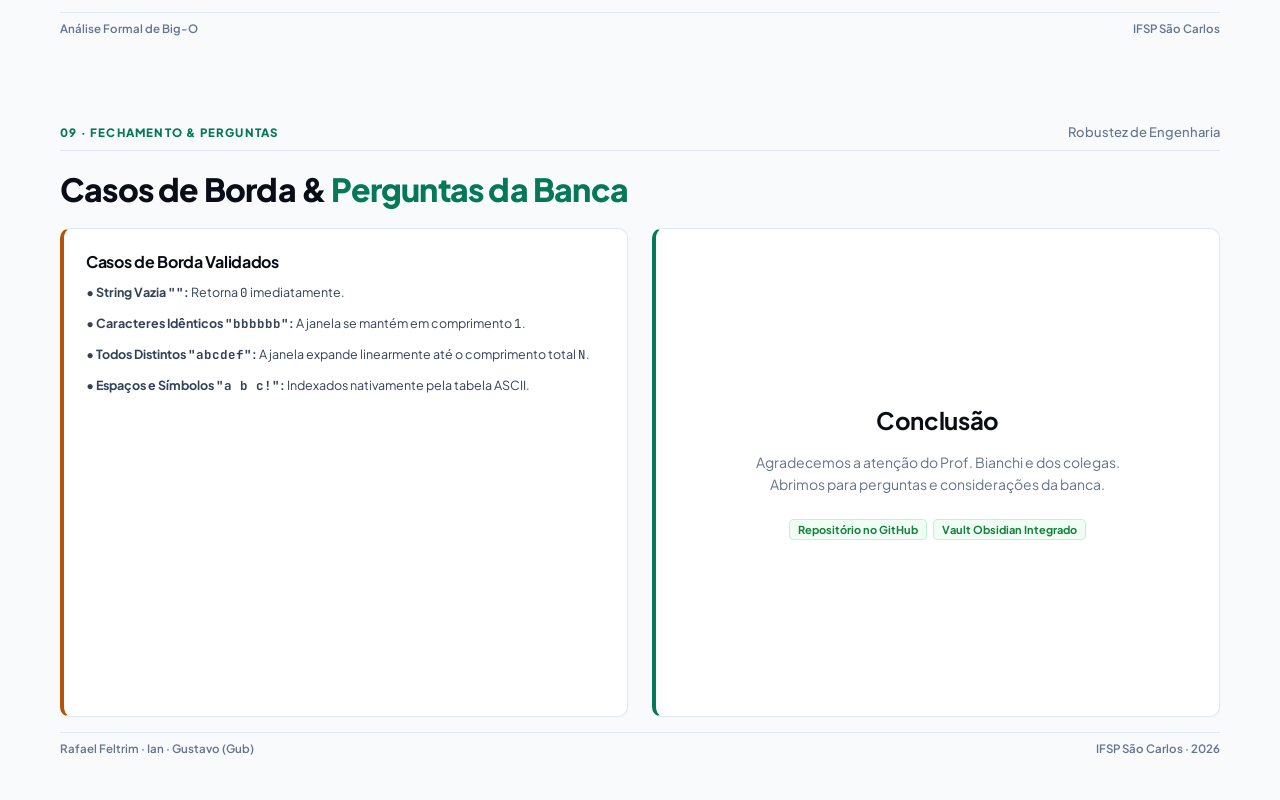
==== commit fb3d01ce: "style: apply Swiss Editorial and Anti-AI design system across all 10 presentation slides" ====
--- a/Apresentacao_LeetCode3_Slides.html
+++ b/Apresentacao_LeetCode3_Slides.html
@@ -1,893 +1,982 @@
-<!DOCTYPE html>
-<html lang="pt-BR">
-<head>
-    <meta charset="UTF-8">
-    <title>Apresentação LeetCode 3 - Padrão Acadêmico e Técnico</title>
-    <style>
-        @import url('https://fonts.googleapis.com/css2?family=Plus+Jakarta+Sans:wght@500;600;700;800&family=JetBrains+Mono:wght@500;600;700&display=swap');
-
-        * {
-            margin: 0;
-            padding: 0;
-            box-sizing: border-box;
-            -webkit-print-color-adjust: exact !important;
-            print-color-adjust: exact !important;
-        }
-
-        @page {
-            size: 1280px 720px;
-            margin: 0;
-        }
-
-        body {
-            font-family: 'Plus Jakarta Sans', sans-serif;
-            background-color: #f8fafc;
-            color: #0f172a;
-            width: 1280px;
-            height: 720px;
-        }
-
-        .slide {
-            width: 1280px;
-            height: 720px;
-            page-break-after: always;
-            position: relative;
-            overflow: hidden;
-            background-color: #f8fafc;
-            display: flex;
-            flex-direction: column;
-            padding: 40px 55px;
-        }
-
-        .header-bar {
-            display: flex;
-            justify-content: space-between;
-            align-items: center;
-            margin-bottom: 15px;
-            border-bottom: 2px solid #e2e8f0;
-            padding-bottom: 10px;
-        }
-
-        .header-tag {
-            display: inline-flex;
-            align-items: center;
-            padding: 4px 12px;
-            background: #ecfdf5;
-            border: 1px solid #a7f3d0;
-            border-radius: 6px;
-            color: #059669;
-            font-size: 12px;
-            font-weight: 700;
-            text-transform: uppercase;
-            letter-spacing: 0.8px;
-        }
-
-        .header-sub {
-            color: #64748b;
-            font-size: 14px;
-            font-weight: 600;
-        }
-
-        .slide-title {
-            font-size: 30px;
-            font-weight: 800;
-            color: #0f172a;
-            line-height: 1.15;
-            margin-bottom: 16px;
-            letter-spacing: -0.5px;
-        }
-
-        .slide-title span {
-            color: #059669;
-        }
-
-        .content-grid-2 {
-            display: grid;
-            grid-template-columns: 1fr 1fr;
-            gap: 20px;
-            flex: 1;
-            align-items: stretch;
-        }
-
-        .content-grid-3 {
-            display: grid;
-            grid-template-columns: repeat(3, 1fr);
-            gap: 16px;
-            flex: 1;
-        }
-
-        .card {
-            background: #ffffff;
-            border: 1px solid #cbd5e1;
-            border-radius: 12px;
-            padding: 20px;
-            display: flex;
-            flex-direction: column;
-            box-shadow: 0 2px 8px rgba(0, 0, 0, 0.03);
-        }
-
-        .card-emerald {
-            border-color: #a7f3d0;
-            border-top: 4px solid #059669;
-        }
-
-        .card-cyan {
-            border-color: #bae6fd;
-            border-top: 4px solid #0284c7;
-        }
-
-        .card-amber {
-            border-color: #fde68a;
-            border-top: 4px solid #d97706;
-        }
-
-        .card-rose {
-            border-color: #fecdd3;
-            border-top: 4px solid #e11d48;
-        }
-
-        .card-title {
-            font-size: 17px;
-            font-weight: 700;
-            color: #0f172a;
-            margin-bottom: 10px;
-            display: flex;
-            align-items: center;
-            gap: 6px;
-        }
-
-        .card-text {
-            font-size: 13.5px;
-            line-height: 1.55;
-            color: #334155;
-            margin-bottom: 8px;
-        }
-
-        .badge-list {
-            display: flex;
-            flex-wrap: wrap;
-            gap: 6px;
-            margin-top: 8px;
-        }
-
-        .badge {
-            padding: 4px 9px;
-            border-radius: 4px;
-            font-size: 11.5px;
-            font-weight: 700;
-            background: #f1f5f9;
-            color: #334155;
-            border: 1px solid #cbd5e1;
-        }
-
-        .badge-company {
-            background: #eff6ff;
-            border-color: #bfdbfe;
-            color: #1d4ed8;
-        }
-
-        .badge-danger {
-            background: #fff1f2;
-            border-color: #fecdd3;
-            color: #be123c;
-        }
-
-        .badge-warning {
-            background: #fffbeb;
-            border-color: #fde68a;
-            color: #b45309;
-        }
-
-        .badge-success {
-            background: #ecfdf5;
-            border-color: #a7f3d0;
-            color: #047857;
-        }
-
-        pre {
-            font-family: 'JetBrains Mono', monospace;
-            background: #0f172a;
-            border: 1px solid #1e293b;
-            border-radius: 8px;
-            padding: 12px 14px;
-            font-size: 12px;
-            line-height: 1.45;
-            color: #f8fafc;
-            white-space: pre;
-            overflow-x: auto;
-            flex: 1;
-        }
-
-        code {
-            font-family: 'JetBrains Mono', monospace;
-            font-size: inherit;
-        }
-
-        .kw { color: #fb7185; font-weight: 700; }
-        .fn { color: #38bdf8; font-weight: 700; }
-        .str { color: #4ade80; }
-        .com { color: #94a3b8; font-style: italic; }
-        .num { color: #fbbf24; }
-
-        table {
-            width: 100%;
-            border-collapse: collapse;
-            margin-top: 6px;
-        }
-
-        th, td {
-            padding: 8px 12px;
-            text-align: left;
-            border-bottom: 1px solid #e2e8f0;
-            font-size: 13px;
-        }
-
-        th {
-            background: #f1f5f9;
-            color: #475569;
-            font-weight: 700;
-            text-transform: uppercase;
-            font-size: 11px;
-            letter-spacing: 0.6px;
-        }
-
-        td {
-            color: #0f172a;
-        }
-
-        .trace-table th, .trace-table td {
-            padding: 6px 8px;
-            font-size: 12px;
-        }
-
-        .footer-bar {
-            display: flex;
-            justify-content: space-between;
-            align-items: center;
-            margin-top: 15px;
-            padding-top: 8px;
-            border-top: 1px solid #e2e8f0;
-            color: #64748b;
-            font-size: 12px;
-            font-weight: 600;
-        }
-
-        .cover-slide {
-            justify-content: center;
-            align-items: center;
-            text-align: center;
-            padding: 0 100px;
-            background: linear-gradient(180deg, #ffffff 0%, #f8fafc 100%);
-        }
-
-        .cover-title {
-            font-size: 38px;
-            font-weight: 800;
-            color: #0f172a;
-            margin-bottom: 12px;
-            line-height: 1.15;
-            letter-spacing: -0.8px;
-        }
-
-        .cover-subtitle {
-            font-size: 17px;
-            color: #475569;
-            max-width: 900px;
-            line-height: 1.45;
-            margin-bottom: 25px;
-        }
-
-        .team-box {
-            display: flex;
-            gap: 18px;
-            background: #ffffff;
-            border: 1px solid #cbd5e1;
-            padding: 12px 25px;
-            border-radius: 10px;
-            box-shadow: 0 2px 8px rgba(0, 0, 0, 0.04);
-        }
-
-        .team-member {
-            display: flex;
-            flex-direction: column;
-            align-items: center;
-            gap: 2px;
-        }
-
-        .team-name {
-            font-size: 14px;
-            font-weight: 700;
-            color: #0f172a;
-        }
-
-        .team-role {
-            font-size: 11.5px;
-            color: #059669;
-            font-weight: 600;
-        }
-
-        .img-container {
-            width: 100%;
-            height: 100%;
-            border-radius: 10px;
-            overflow: hidden;
-            border: 1px solid #cbd5e1;
-            display: flex;
-            align-items: center;
-            justify-content: center;
-            background: #020617;
-            box-shadow: 0 2px 8px rgba(0, 0, 0, 0.06);
-        }
-
-        .img-container img {
-            width: 100%;
-            height: 100%;
-            object-fit: contain;
-        }
-
-        .highlight-val {
-            color: #0284c7;
-            font-weight: 700;
-            font-family: 'JetBrains Mono', monospace;
-        }
-    </style>
-</head>
-<body>
-
-    <!-- SLIDE 1: CAPA CLARA (SEM EMOJIS) -->
-    <div class="slide cover-slide">
-        <div class="header-tag" style="margin-bottom: 12px;">IFSP São Carlos · Engenharia de Software</div>
-        <h1 class="cover-title">Longest Substring Without Repeating Characters</h1>
-        <p class="cover-subtitle">Desafio Técnico de Processo Seletivo (LeetCode #3) — Otimização Assintótica, Benchmark Experimental & Janela Deslizante</p>
-        <div class="team-box">
-            <div class="team-member">
-                <span class="team-name">Rafael Feltrim</span>
-                <span class="team-role">Desenvolvimento & Apresentação</span>
-            </div>
-            <div style="width: 1px; background: #e2e8f0;"></div>
-            <div class="team-member">
-                <span class="team-name">Ian</span>
-                <span class="team-role">Pesquisa & Algoritmos</span>
-            </div>
-            <div style="width: 1px; background: #e2e8f0;"></div>
-            <div class="team-member">
-                <span class="team-name">Gustavo (Gub)</span>
-                <span class="team-role">Análise de Complexidade</span>
-            </div>
-        </div>
-        <div class="footer-bar" style="width: 100%; justify-content: center; margin-top: 25px;">
-            Prof. Dr. Rodrigo Elias Bianchi · Tópicos em Algoritmos e Estruturas de Dados · 2026
-        </div>
-    </div>
-
-    <!-- SLIDE 2: RELEVÂNCIA DE MERCADO -->
-    <div class="slide">
-        <div class="header-bar">
-            <div class="header-tag">01 · Relevância de Mercado</div>
-            <div class="header-sub">Mapeamento em Processos Seletivos Reais</div>
-        </div>
-        <h2 class="slide-title">Aplicação em <span>Empresas de Tecnologia</span></h2>
-        
-        <div class="content-grid-3">
-            <div class="card card-emerald">
-                <div class="card-title">1. Empresas Recorrentes</div>
-                <p class="card-text">Problema de alta frequência em entrevistas técnicas de escala global:</p>
-                <div class="badge-list">
-                    <span class="badge badge-company">Amazon (Top 10 SDE)</span>
-                    <span class="badge badge-company">Meta (Triagem 45m)</span>
-                    <span class="badge badge-company">Google (L3 / L4)</span>
-                    <span class="badge badge-company">Microsoft</span>
-                    <span class="badge badge-company">Apple</span>
-                    <span class="badge badge-company">Bloomberg</span>
-                </div>
-            </div>
-
-            <div class="card card-cyan">
-                <div class="card-title">2. Competências Avaliadas</div>
-                <p class="card-text"><b>Otimização:</b> Transição de O(N³) para O(N).</p>
-                <p class="card-text"><b>Estruturas:</b> Uso de Hash Map para busca O(1).</p>
-                <p class="card-text"><b>Memória:</b> Tabela de acesso direto ASCII.</p>
-                <p class="card-text"><b>Edge Cases:</b> Strings vazias, unitárias e repetidas.</p>
-            </div>
-
-            <div class="card card-amber">
-                <div class="card-title">3. Critérios de Avaliação</div>
-                <p class="card-text">A resolução do código representa aproximadamente <b>30%</b> da avaliação técnica.</p>
-                <p class="card-text">Os outros <b>70%</b> cobrem:</p>
-                <div class="badge-list">
-                    <span class="badge badge-success">Decomposição Lógica</span>
-                    <span class="badge badge-success">Comunicação Clara</span>
-                    <span class="badge badge-success">Justificativa Big-O</span>
-                </div>
-            </div>
-        </div>
-
-        <div class="footer-bar">
-            <span>Tarefa Prática do Dia · Slide 13</span>
-            <span>LeetCode #3</span>
-        </div>
-    </div>
-
-    <!-- SLIDE 3: ENUNCIADO DO PROBLEMA -->
-    <div class="slide">
-        <div class="header-bar">
-            <div class="header-tag">02 · Definição Formal</div>
-            <div class="header-sub">Compreendendo o Problema Computacional</div>
-        </div>
-        <h2 class="slide-title">Enunciado: <span>Substring sem Duplicatas</span></h2>
-
-        <div class="content-grid-2">
-            <div class="card card-emerald">
-                <div class="card-title">1. Descrição do Problema</div>
-                <p class="card-text" style="font-size: 15.5px; font-weight: 600; color: #0f172a; margin-bottom: 12px;">
-                    "Dada uma string <code>s</code>, encontre o comprimento da <u>maior substring contígua</u> que não contenha caracteres repetidos."
-                </p>
-                <div style="background: #fffbeb; border: 1px solid #fde68a; padding: 12px; border-radius: 8px;">
-                    <div style="color: #b45309; font-weight: 700; font-size: 12.5px; margin-bottom: 4px;">Distinção Conceitual Obrigatória:</div>
-                    <p class="card-text" style="font-size: 12px; margin: 0; color: #78350f;">
-                        <b>Substring:</b> Sequência de caracteres contíguos na memória (ex: <code>"abc"</code> em <code>"abcde"</code>).<br>
-                        <b>Subsequência:</b> Mantém a ordem relativa, mas sem continuidade obrigatória (ex: <code>"ace"</code>).
-                    </p>
-                </div>
-            </div>
-
-            <div class="card card-cyan">
-                <div class="card-title">2. Casos de Teste Padronizados</div>
-                
-                <div style="margin-bottom: 8px; background: #f8fafc; border: 1px solid #e2e8f0; padding: 8px 12px; border-radius: 6px;">
-                    <div style="color: #0284c7; font-weight: 700; font-size: 11.5px;">Exemplo 1:</div>
-                    <code style="font-size: 13px; color: #0f172a;">s = "abcabcbb"</code> → <b>Resposta: 3</b> (substring: <code>"abc"</code>)
-                </div>
-
-                <div style="margin-bottom: 8px; background: #f8fafc; border: 1px solid #e2e8f0; padding: 8px 12px; border-radius: 6px;">
-                    <div style="color: #0284c7; font-weight: 700; font-size: 11.5px;">Exemplo 2:</div>
-                    <code style="font-size: 13px; color: #0f172a;">s = "bbbbb"</code> → <b>Resposta: 1</b> (substring: <code>"b"</code>)
-                </div>
-
-                <div style="background: #f8fafc; border: 1px solid #e2e8f0; padding: 8px 12px; border-radius: 6px;">
-                    <div style="color: #0284c7; font-weight: 700; font-size: 11.5px;">Exemplo 3:</div>
-                    <code style="font-size: 13px; color: #0f172a;">s = "pwwkew"</code> → <b>Resposta: 3</b> (substring: <code>"wke"</code>)
-                </div>
-            </div>
-        </div>
-
-        <div class="footer-bar">
-            <span>Tarefa Prática do Dia · Slide 13</span>
-            <span>IFSP São Carlos</span>
-        </div>
-    </div>
-
-    <!-- SLIDE 4: AS DIFERENTES SOLUÇÕES COM FORMATAÇÃO CORRETA -->
-    <div class="slide">
-        <div class="header-bar">
-            <div class="header-tag">03 · Soluções Comparadas</div>
-            <div class="header-sub">Do Código Ineficiente à Engenharia de Alta Performance</div>
-        </div>
-        <h2 class="slide-title">As 3 Diferentes <span>Abordagens em Código</span></h2>
-
-        <div class="content-grid-3">
-            <div class="card card-rose">
-                <div class="card-title" style="color: #e11d48; font-size: 15px;">1. Força Bruta O(N³)</div>
-                <pre><code><span class="kw">def</span> <span class="fn">brute_force</span>(s):
-    n = <span class="fn">len</span>(s)
-    max_len = <span class="num">0</span>
-    <span class="kw">for</span> i <span class="kw">in</span> <span class="fn">range</span>(n):
-        <span class="kw">for</span> j <span class="kw">in</span> <span class="fn">range</span>(i+<span class="num">1</span>, n+<span class="num">1</span>):
-            sub = s[i:j]
-            <span class="kw">if</span> <span class="fn">len</span>(<span class="fn">set</span>(sub)) == <span class="fn">len</span>(sub):
-                max_len = <span class="fn">max</span>(max_len, <span class="fn">len</span>(sub))
-    <span class="kw">return</span> max_len</code></pre>
-                <div class="badge-list" style="margin-top: 8px;">
-                    <span class="badge badge-danger">Tempo: O(N³)</span>
-                    <span class="badge badge-danger">Rejeitado</span>
-                </div>
-            </div>
-
-            <div class="card card-amber">
-                <div class="card-title" style="color: #d97706; font-size: 15px;">2. Sliding Window (Set)</div>
-                <pre><code><span class="kw">def</span> <span class="fn">sliding_window_set</span>(s):
-    char_set = <span class="fn">set</span>()
-    left = max_len = <span class="num">0</span>
-    <span class="kw">for</span> right <span class="kw">in</span> <span class="fn">range</span>(<span class="fn">len</span>(s)):
-        <span class="kw">while</span> s[right] <span class="kw">in</span> char_set:
-            char_set.remove(s[left])
-            left += <span class="num">1</span>
-        char_set.add(s[right])
-        max_len = <span class="fn">max</span>(max_len, right - left + <span class="num">1</span>)
-    <span class="kw">return</span> max_len</code></pre>
-                <div class="badge-list" style="margin-top: 8px;">
-                    <span class="badge badge-warning">Tempo: O(2N)</span>
-                    <span class="badge badge-warning">Contratado</span>
-                </div>
-            </div>
-
-            <div class="card card-emerald">
-                <div class="card-title" style="color: #059669; font-size: 15px;">3. Sliding Window (Map O(1))</div>
-                <pre><code><span class="kw">def</span> <span class="fn">sliding_window_map</span>(s):
-    char_map = {}
-    left = max_len = <span class="num">0</span>
-    <span class="kw">for</span> right, char <span class="kw">in</span> <span class="fn">enumerate</span>(s):
-        <span class="kw">if</span> char <span class="kw">in</span> char_map <span class="kw">and</span> char_map[char] >= left:
-            left = char_map[char] + <span class="num">1</span>
-        char_map[char] = right
-        max_len = <span class="fn">max</span>(max_len, right - left + <span class="num">1</span>)
-    <span class="kw">return</span> max_len</code></pre>
-                <div class="badge-list" style="margin-top: 8px;">
-                    <span class="badge badge-success">Tempo: O(N) Estrito</span>
-                    <span class="badge badge-success">Forte Candidato</span>
-                </div>
-            </div>
-        </div>
-
-        <div class="footer-bar">
-            <span>Diferentes Soluções Algorítmicas</span>
-            <span>LeetCode #3</span>
-        </div>
-    </div>
-
-    <!-- SLIDE 5: CÓDIGO RODANDO EM ETAPAS (DRY-RUN) -->
-    <div class="slide">
-        <div class="header-bar">
-            <div class="header-tag">04 · Rastreio de Execução</div>
-            <div class="header-sub">Simulação de Variáveis Passo a Passo</div>
-        </div>
-        <h2 class="slide-title">Código Rodando em <span>Etapas: "abcabcbb"</span></h2>
-
-        <div class="card card-emerald" style="flex: 1;">
-            <table class="trace-table">
-                <thead>
-                    <tr>
-                        <th>Passo</th>
-                        <th>Char</th>
-                        <th>R (right)</th>
-                        <th>L (left)</th>
-                        <th>Janela</th>
-                        <th>Evento / Ação da Tabela Hash</th>
-                        <th>char_map Atual</th>
-                        <th>max_len</th>
-                    </tr>
-                </thead>
-                <tbody>
-                    <tr>
-                        <td><b>1</b></td>
-                        <td><span class="highlight-val">'a'</span></td>
-                        <td>0</td>
-                        <td>0</td>
-                        <td><code>"a"</code></td>
-                        <td>Primeira ocorrência</td>
-                        <td><code>{'a': 0}</code></td>
-                        <td style="color: #059669; font-weight: 700;">1</td>
-                    </tr>
-                    <tr>
-                        <td><b>2</b></td>
-                        <td><span class="highlight-val">'b'</span></td>
-                        <td>1</td>
-                        <td>0</td>
-                        <td><code>"ab"</code></td>
-                        <td>Primeira ocorrência</td>
-                        <td><code>{'a': 0, 'b': 1}</code></td>
-                        <td style="color: #059669; font-weight: 700;">2</td>
-                    </tr>
-                    <tr>
-                        <td><b>3</b></td>
-                        <td><span class="highlight-val">'c'</span></td>
-                        <td>2</td>
-                        <td>0</td>
-                        <td><code>"abc"</code></td>
-                        <td>Primeira ocorrência</td>
-                        <td><code>{'a': 0, 'b': 1, 'c': 2}</code></td>
-                        <td style="color: #059669; font-weight: 800; font-size: 14px;">3 (Pico)</td>
-                    </tr>
-                    <tr style="background: #fffbeb;">
-                        <td><b>4</b></td>
-                        <td><span class="highlight-val" style="color: #b45309;">'a'</span></td>
-                        <td>3</td>
-                        <td style="color: #b45309; font-weight: 700;">0 → 1</td>
-                        <td><code>"bca"</code></td>
-                        <td>'a' repetido: L salta para <code>0+1=1</code></td>
-                        <td><code>{'a': 3, 'b': 1, 'c': 2}</code></td>
-                        <td style="color: #059669; font-weight: 700;">3</td>
-                    </tr>
-                    <tr style="background: #fffbeb;">
-                        <td><b>5</b></td>
-                        <td><span class="highlight-val" style="color: #b45309;">'b'</span></td>
-                        <td>4</td>
-                        <td style="color: #b45309; font-weight: 700;">1 → 2</td>
-                        <td><code>"cab"</code></td>
-                        <td>'b' repetido: L salta para <code>1+1=2</code></td>
-                        <td><code>{'a': 3, 'b': 4, 'c': 2}</code></td>
-                        <td style="color: #059669; font-weight: 700;">3</td>
-                    </tr>
-                    <tr style="background: #fffbeb;">
-                        <td><b>6</b></td>
-                        <td><span class="highlight-val" style="color: #b45309;">'c'</span></td>
-                        <td>5</td>
-                        <td style="color: #b45309; font-weight: 700;">2 → 3</td>
-                        <td><code>"abc"</code></td>
-                        <td>'c' repetido: L salta para <code>2+1=3</code></td>
-                        <td><code>{'a': 3, 'b': 4, 'c': 5}</code></td>
-                        <td style="color: #059669; font-weight: 700;">3</td>
-                    </tr>
-                    <tr style="background: #fff1f2;">
-                        <td><b>7</b></td>
-                        <td><span class="highlight-val" style="color: #be123c;">'b'</span></td>
-                        <td>6</td>
-                        <td style="color: #be123c; font-weight: 700;">3 → 5</td>
-                        <td><code>"cb"</code></td>
-                        <td>'b' repetido: L salta para <code>4+1=5</code></td>
-                        <td><code>{'a': 3, 'b': 6, 'c': 5}</code></td>
-                        <td style="color: #059669; font-weight: 700;">3</td>
-                    </tr>
-                    <tr style="background: #fff1f2;">
-                        <td><b>8</b></td>
-                        <td><span class="highlight-val" style="color: #be123c;">'b'</span></td>
-                        <td>7</td>
-                        <td style="color: #be123c; font-weight: 700;">5 → 7</td>
-                        <td><code>"b"</code></td>
-                        <td>'b' repetido: L salta para <code>6+1=7</code></td>
-                        <td><code>{'a': 3, 'b': 7, 'c': 5}</code></td>
-                        <td style="color: #059669; font-weight: 700;">3</td>
-                    </tr>
-                </tbody>
-            </table>
-        </div>
-
-        <div class="footer-bar">
-            <span>Rastreio de Execução em Passagem Única O(N)</span>
-            <span>Resultado Final: 3</span>
-        </div>
-    </div>
-
-    <!-- SLIDE 6: DEMONSTRAÇÃO DE ECONOMIA DE TEMPO (BENCHMARK) -->
-    <div class="slide">
-        <div class="header-bar">
-            <div class="header-tag">05 · Demonstração de Economia</div>
-            <div class="header-sub">Benchmark Experimental Real com Diferentes Tamanhos de Entrada (N)</div>
-        </div>
-        <h2 class="slide-title">Economia de Tempo: <span>Dois Mundos Diferentes</span></h2>
-
-        <div class="card card-emerald" style="margin-bottom: 12px;">
-            <table>
-                <thead>
-                    <tr>
-                        <th>Tamanho (N)</th>
-                        <th>Força Bruta O(N³)</th>
-                        <th>Sliding Window (Set)</th>
-                        <th>Sliding Window (Map O(1))</th>
-                        <th>Economia de Operações</th>
-                    </tr>
-                </thead>
-                <tbody>
-                    <tr>
-                        <td><b>N = 100</b></td>
-                        <td style="color: #be123c;">4.85 ms (171.700 ops)</td>
-                        <td>0.039 ms (197 ops)</td>
-                        <td style="color: #059669; font-weight: 700;">0.032 ms (100 ops)</td>
-                        <td><span class="badge badge-success">99.94%</span></td>
-                    </tr>
-                    <tr>
-                        <td><b>N = 1.000</b></td>
-                        <td style="color: #be123c; font-weight: 700;">1.953,3 ms (~2.0 s)</td>
-                        <td>0.353 ms (1.995 ops)</td>
-                        <td style="color: #059669; font-weight: 700;">0.232 ms (1.000 ops)</td>
-                        <td><span class="badge badge-success">99.99%</span></td>
-                    </tr>
-                    <tr>
-                        <td><b>N = 5.000</b></td>
-                        <td style="color: #be123c; font-weight: 700;">~15.0 s (20.8 bi ops)</td>
-                        <td>1.735 ms (9.994 ops)</td>
-                        <td style="color: #059669; font-weight: 700;">1.113 ms (5.000 ops)</td>
-                        <td><span class="badge badge-success">99.999%</span></td>
-                    </tr>
-                    <tr style="background: #ecfdf5;">
-                        <td><b>N = 50.000</b></td>
-                        <td style="color: #be123c; font-weight: 800;">~250 min (> 4 HORAS)</td>
-                        <td style="color: #b45309;">15.5 ms (99.992 ops)</td>
-                        <td style="color: #059669; font-weight: 800;">11.1 ms (50.000 ops)</td>
-                        <td><span class="badge badge-success">> 99.99999%</span></td>
-                    </tr>
-                </tbody>
-            </table>
-        </div>
-
-        <div class="content-grid-2">
-            <div class="card card-rose">
-                <div class="card-title" style="color: #e11d48; font-size: 15px;">1. Colapso da Força Bruta</div>
-                <p class="card-text" style="font-size: 12.5px;">Com $N = 50.000$, a Força Bruta precisa de <b>mais de 20 trilhões de operações</b>, tornando a execução computacionalmente inviável.</p>
-            </div>
-            <div class="card card-emerald">
-                <div class="card-title" style="color: #059669; font-size: 15px;">2. Eficiência do Tempo Linear O(N)</div>
-                <p class="card-text" style="font-size: 12.5px;">A solução com Hash Map resolve em <b>exatamente 50.000 operações</b> em apenas <b>0,011 segundos</b>.</p>
-            </div>
-        </div>
-
-        <div class="footer-bar">
-            <span>Benchmark Experimental em Python 3.12</span>
-            <span>Redução Superior a 4 Horas de Processamento</span>
-        </div>
-    </div>
-
-    <!-- SLIDE 7: DIAGRAMA VISUAL -->
-    <div class="slide">
-        <div class="header-bar">
-            <div class="header-tag">06 · Arquitetura Visual</div>
-            <div class="header-sub">Mapeamento da Janela Deslizante</div>
-        </div>
-        <h2 class="slide-title">Dinâmica dos <span>Dois Ponteiros & Hash Map</span></h2>
-
-        <div class="content-grid-2">
-            <div class="img-container">
-                <img src="[data-uri]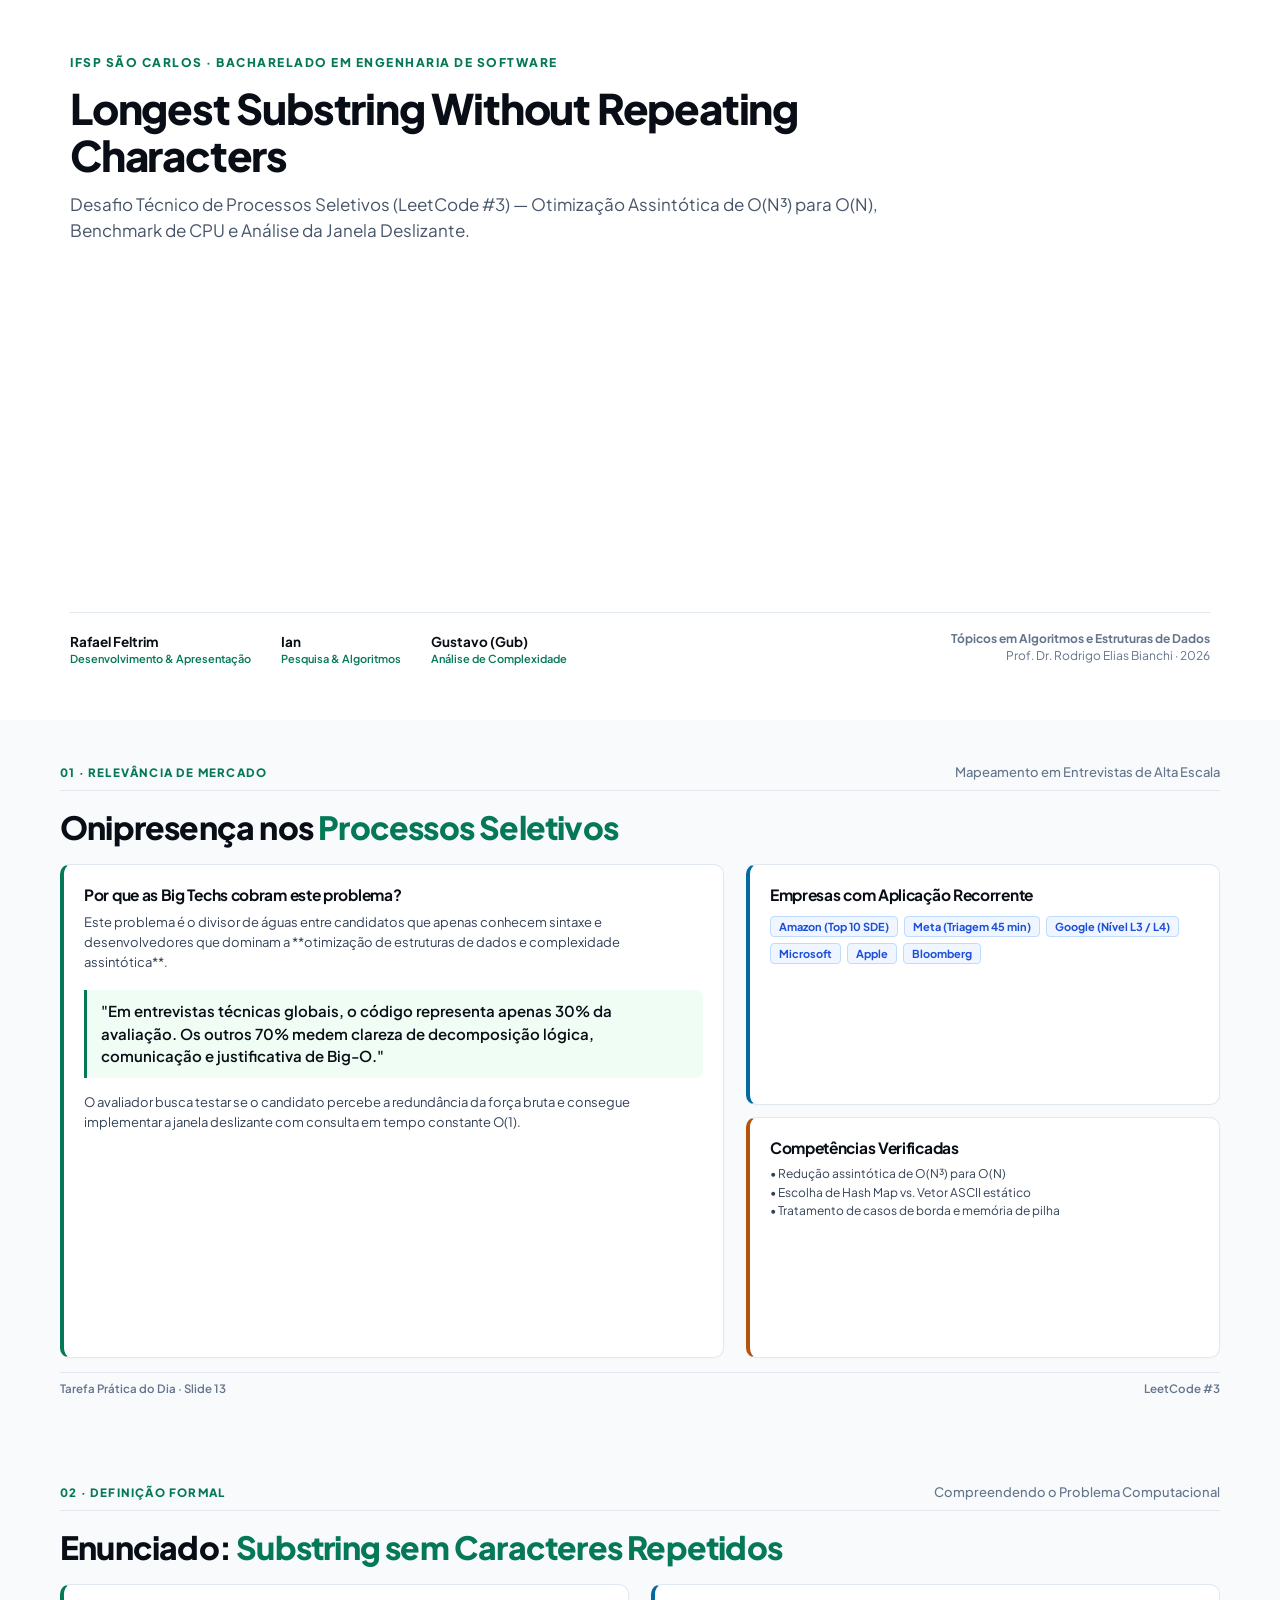
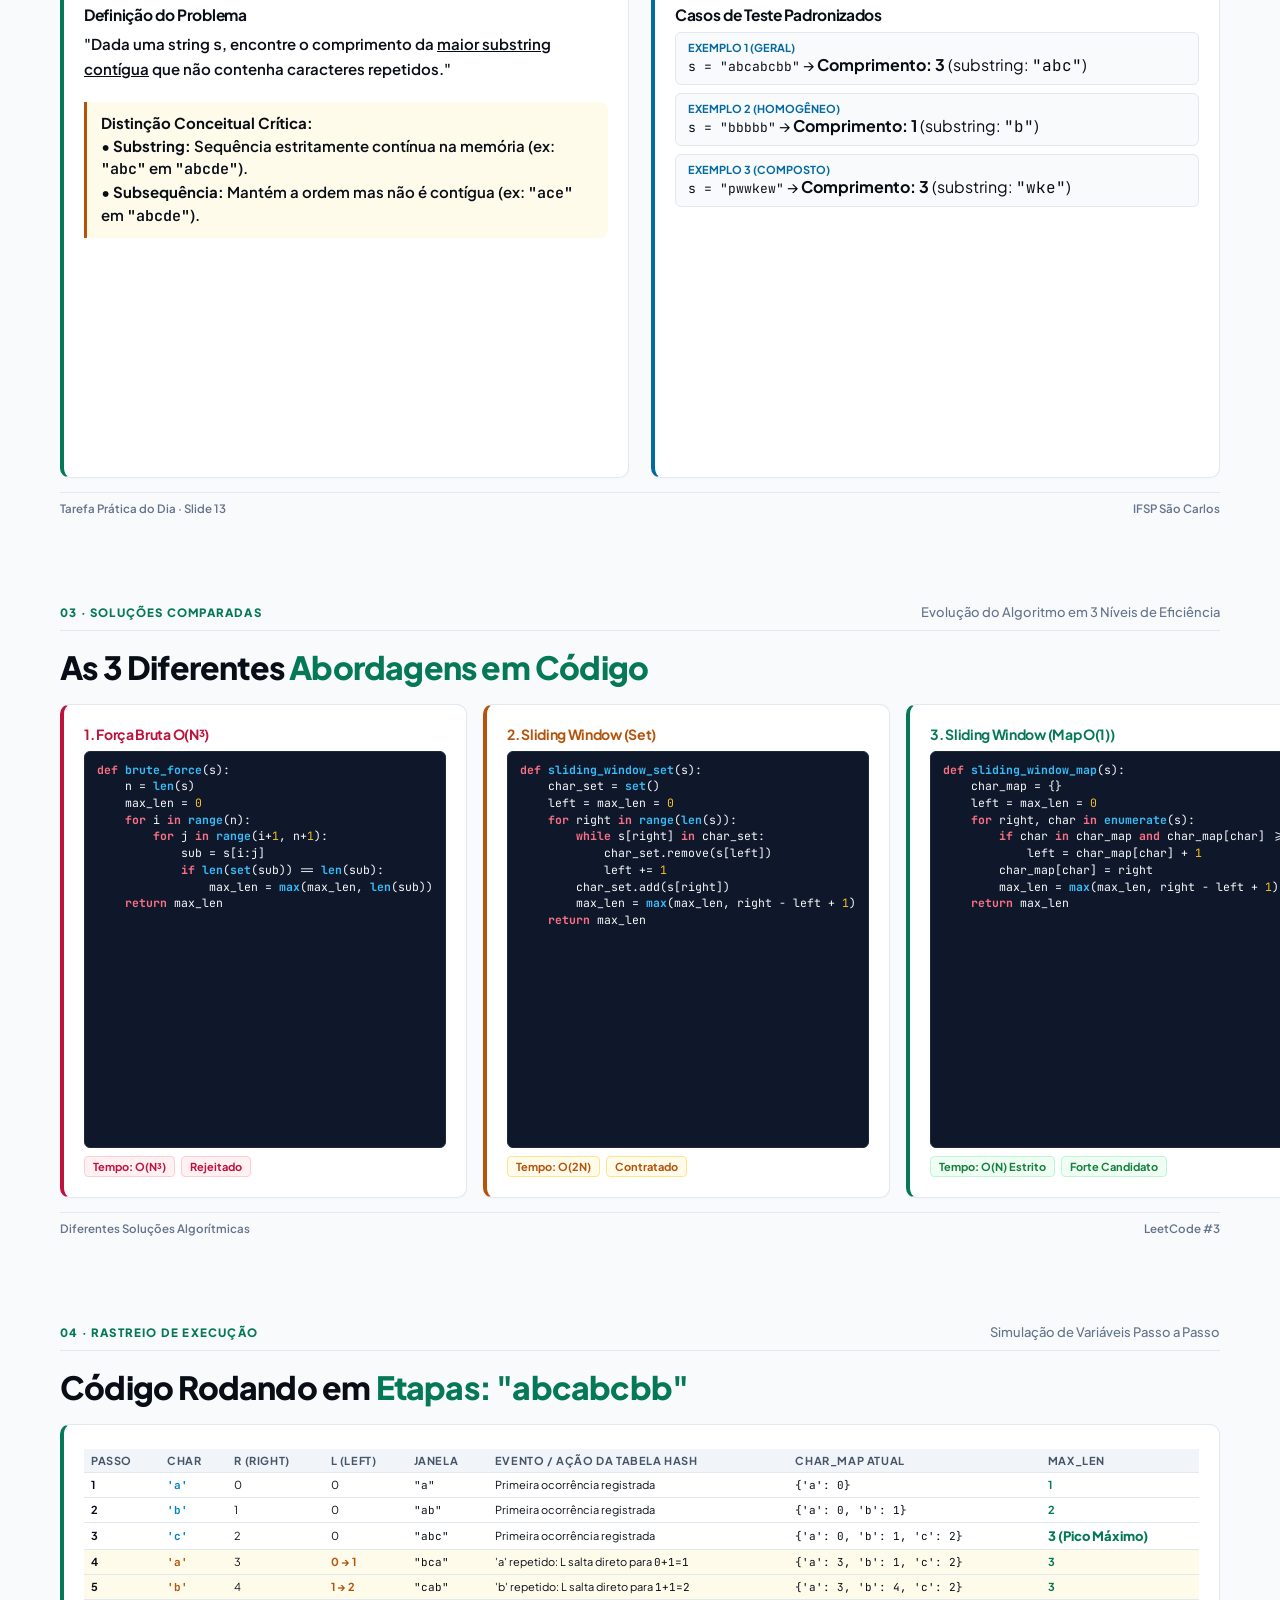
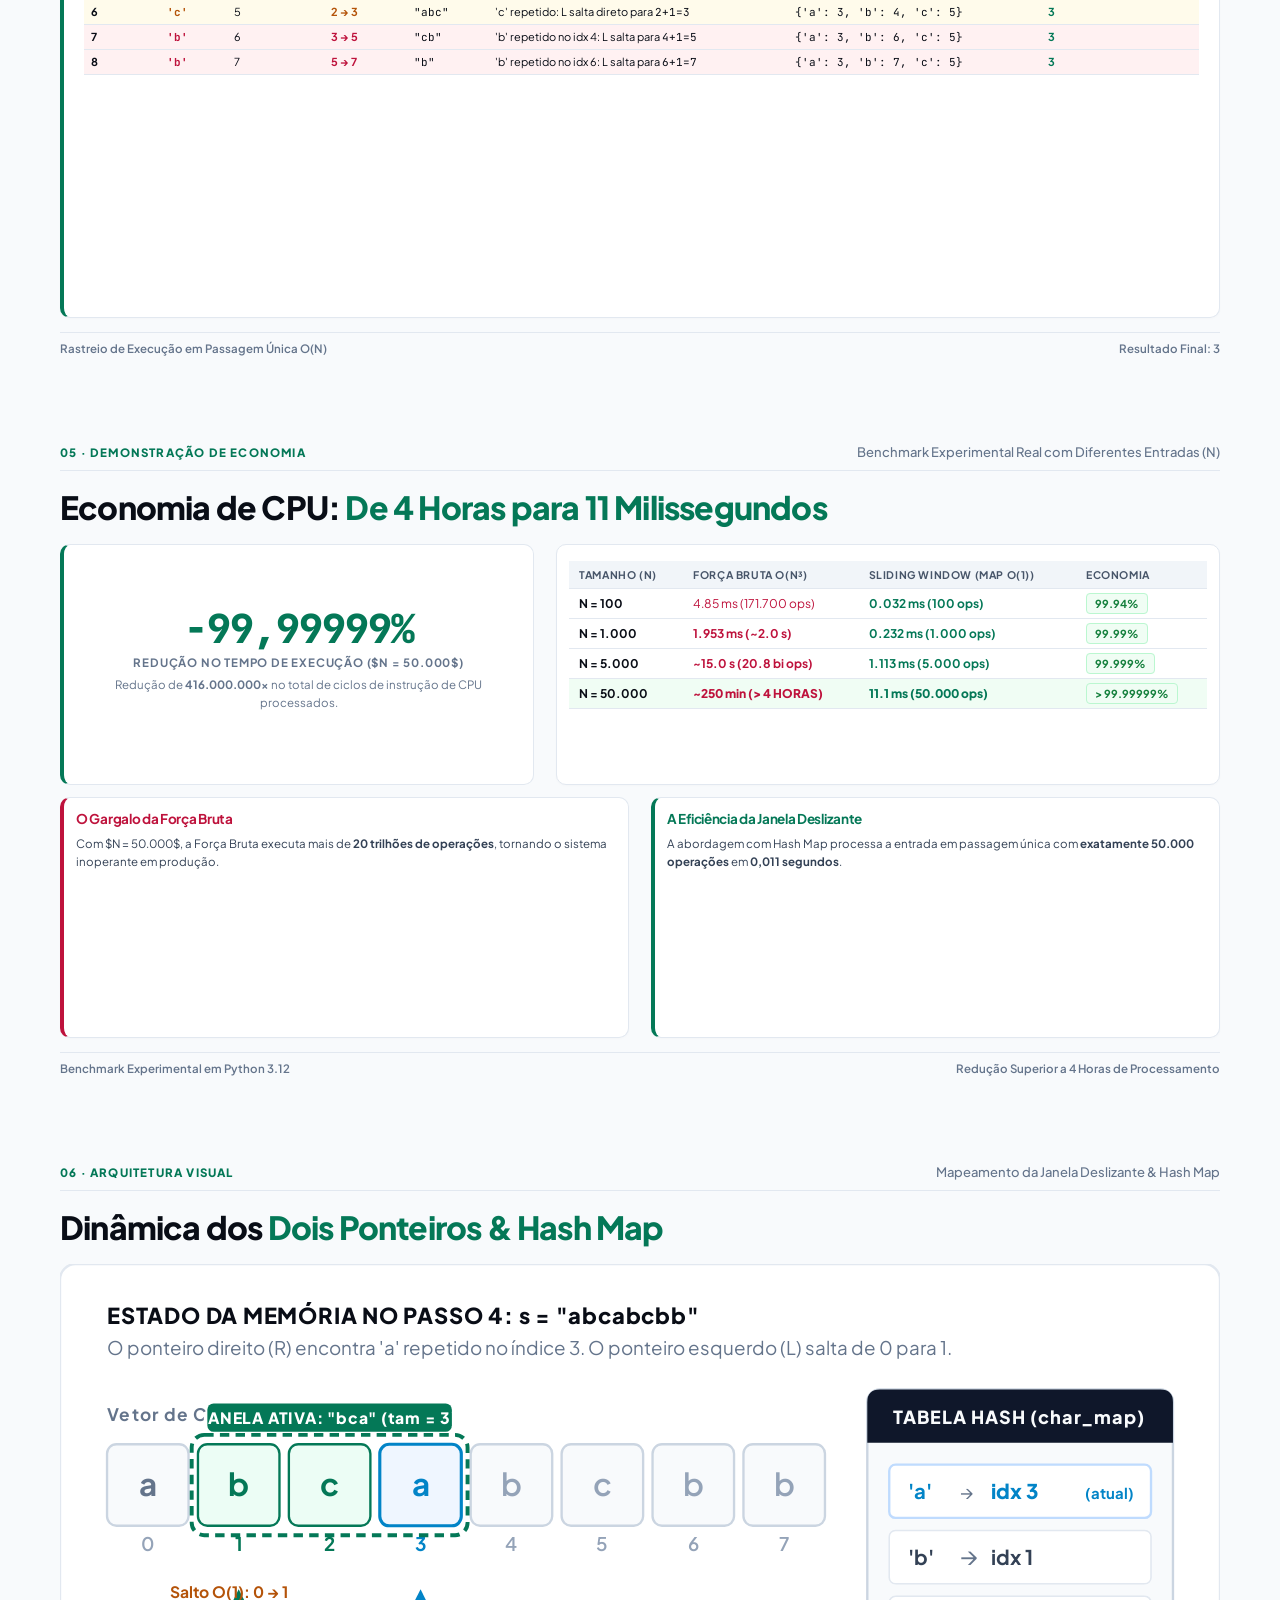
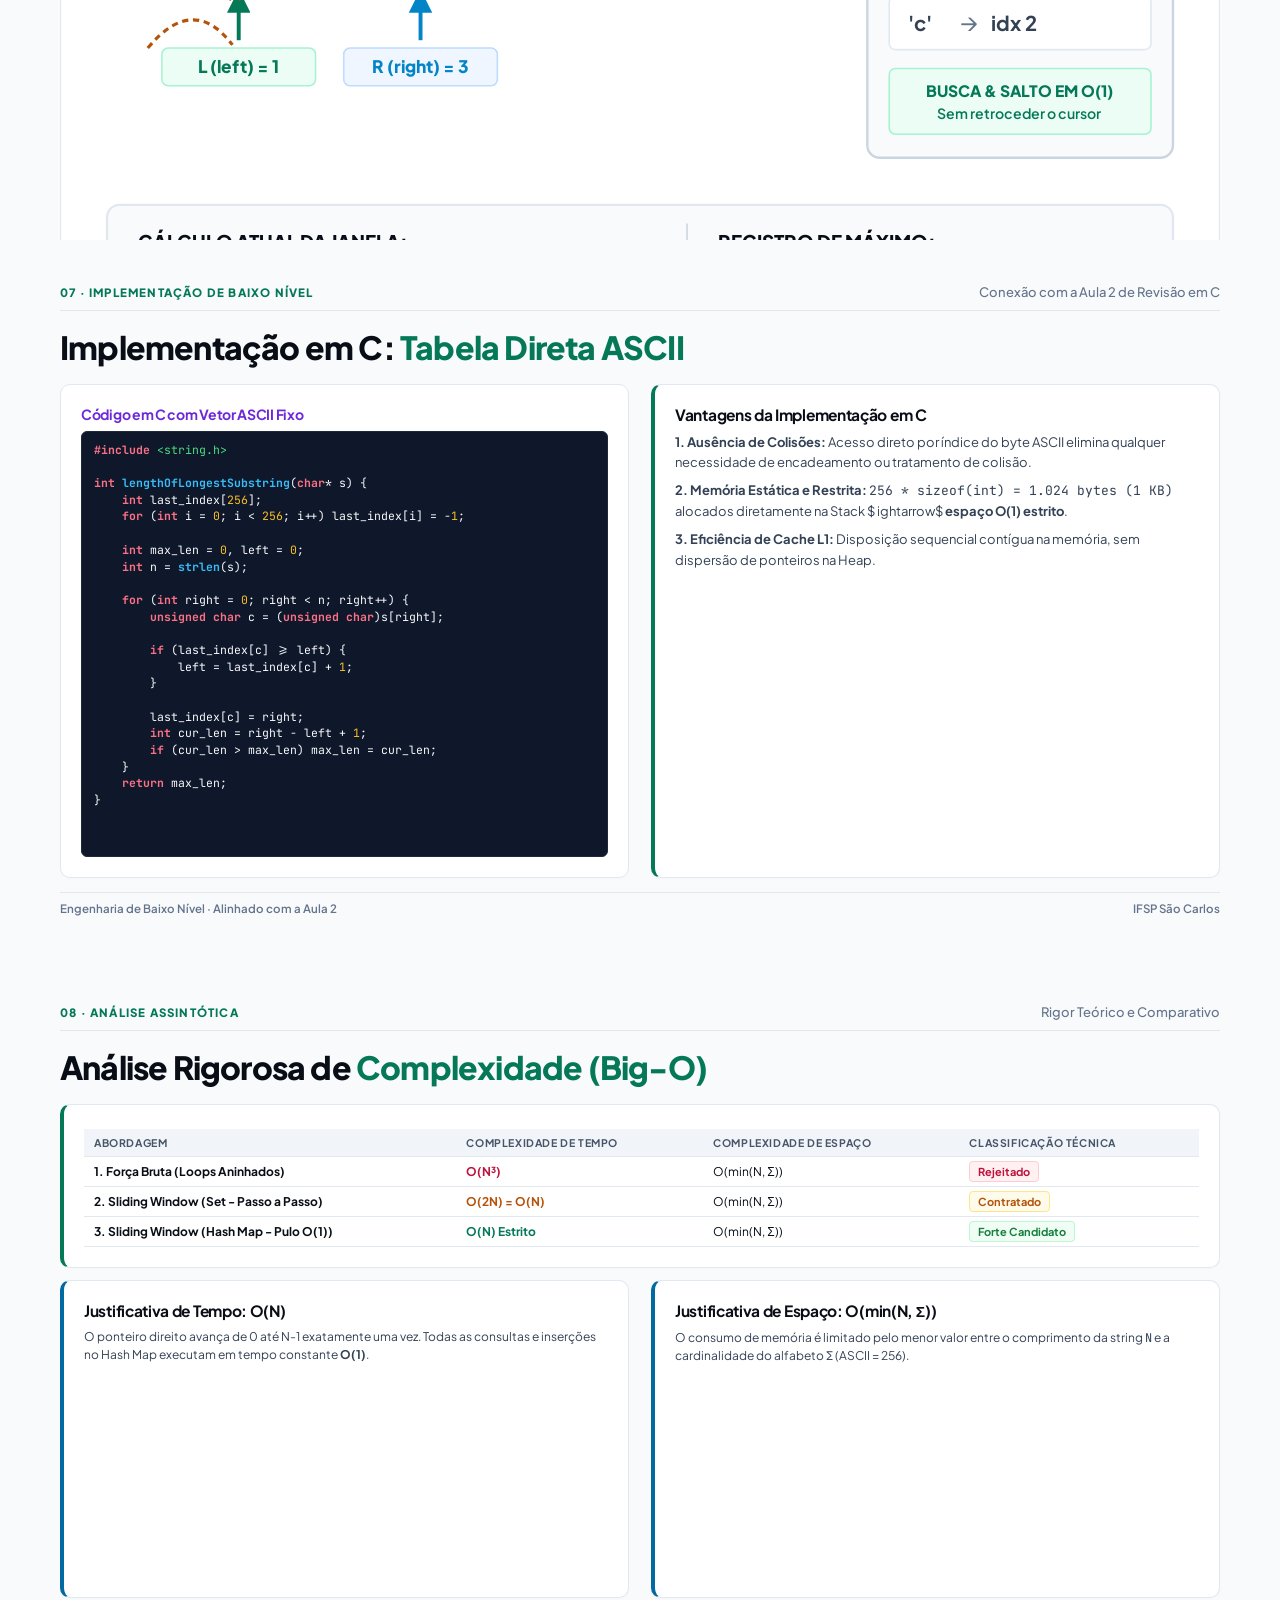
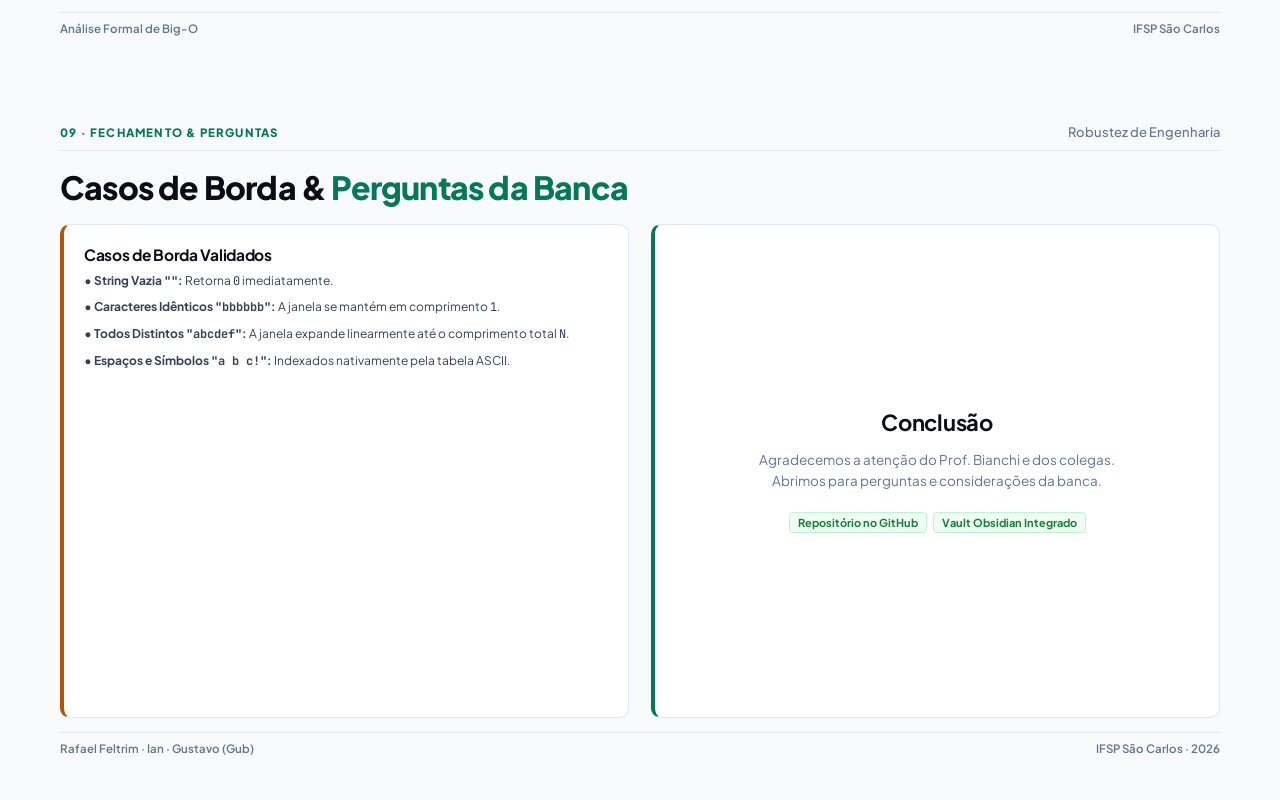
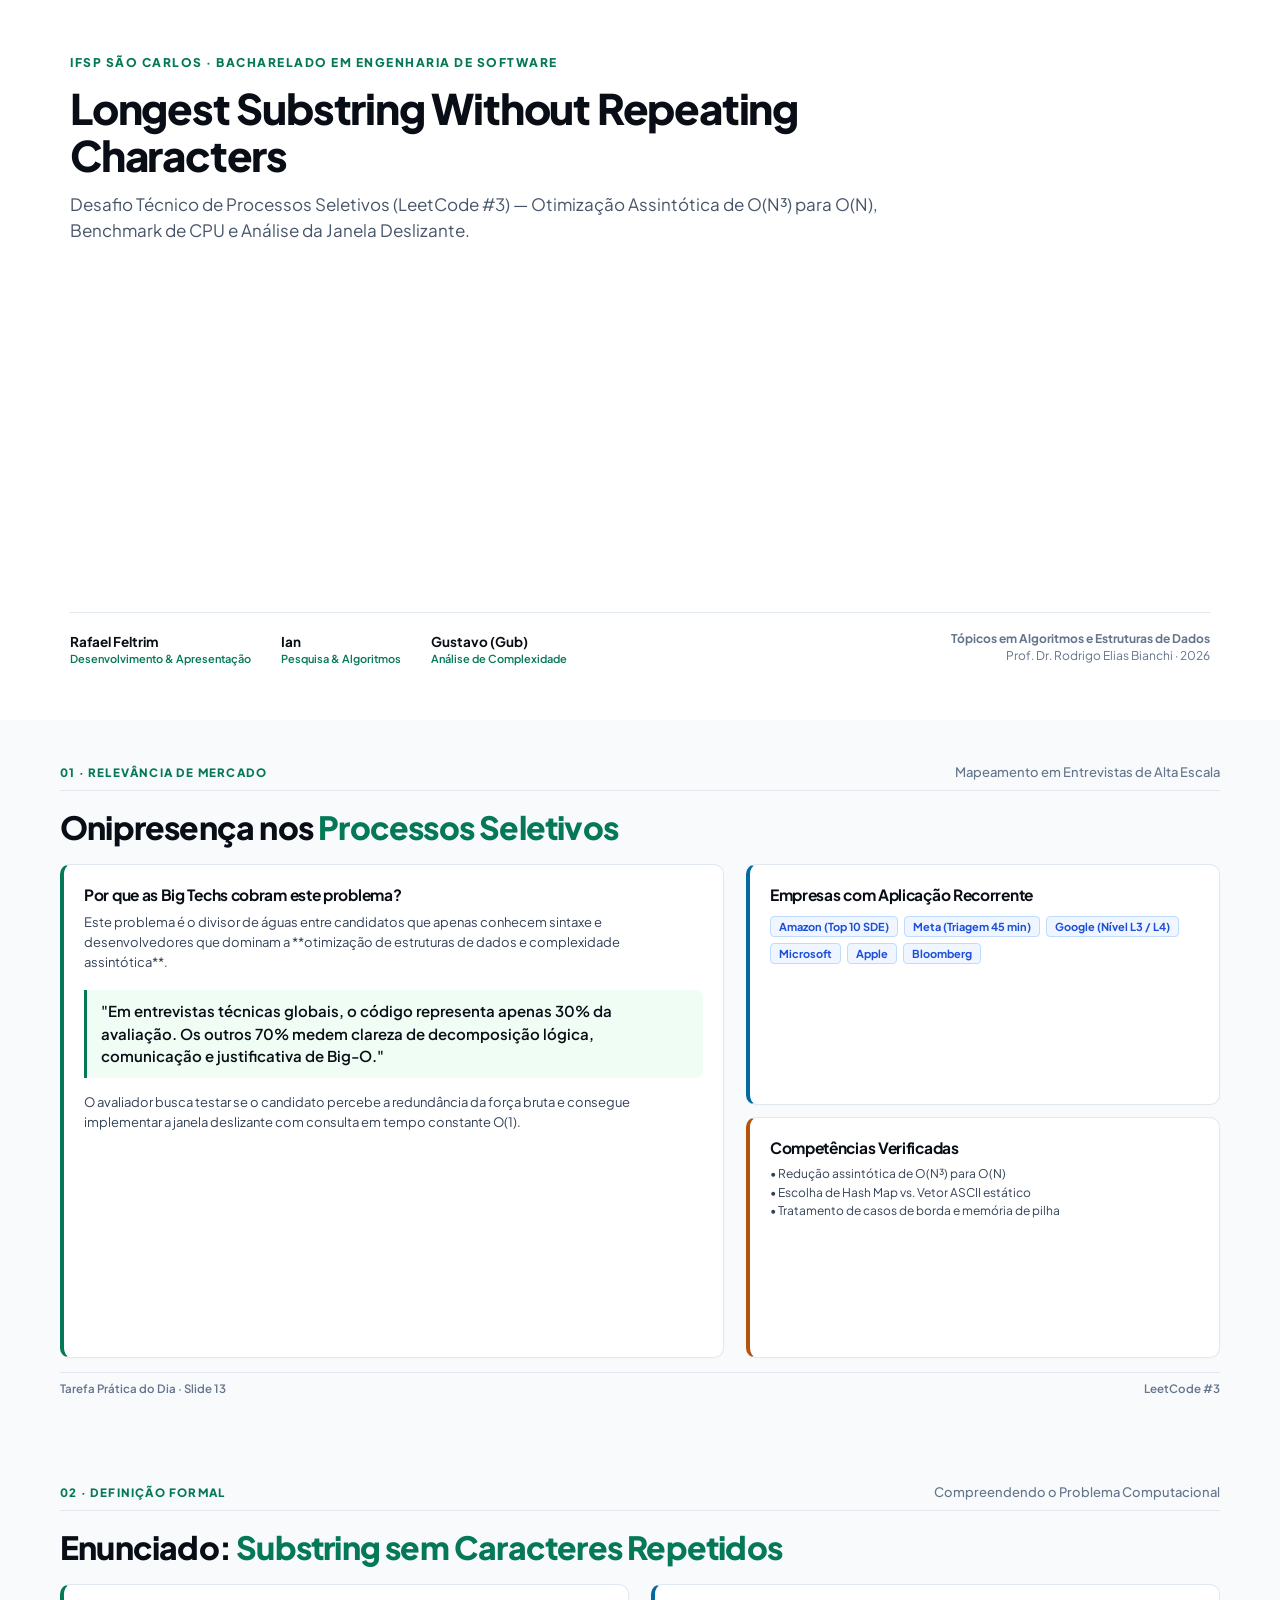
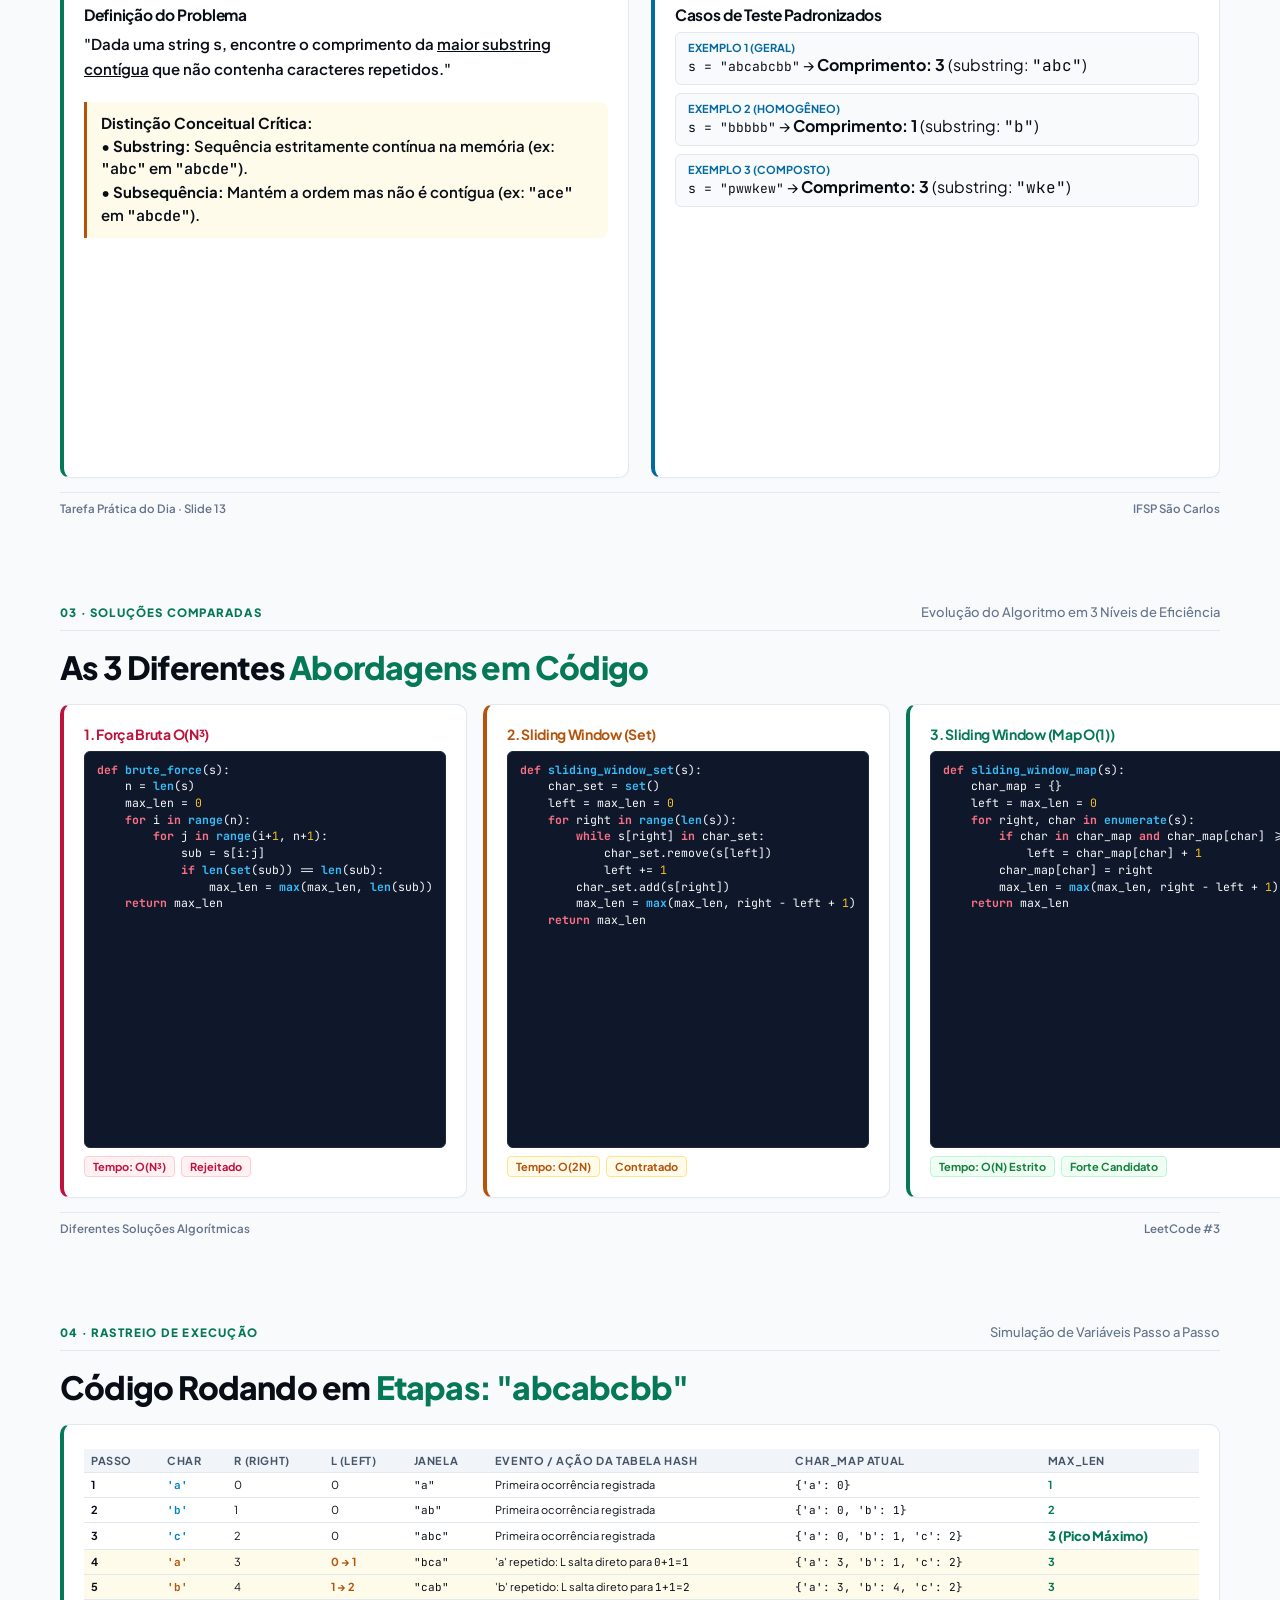
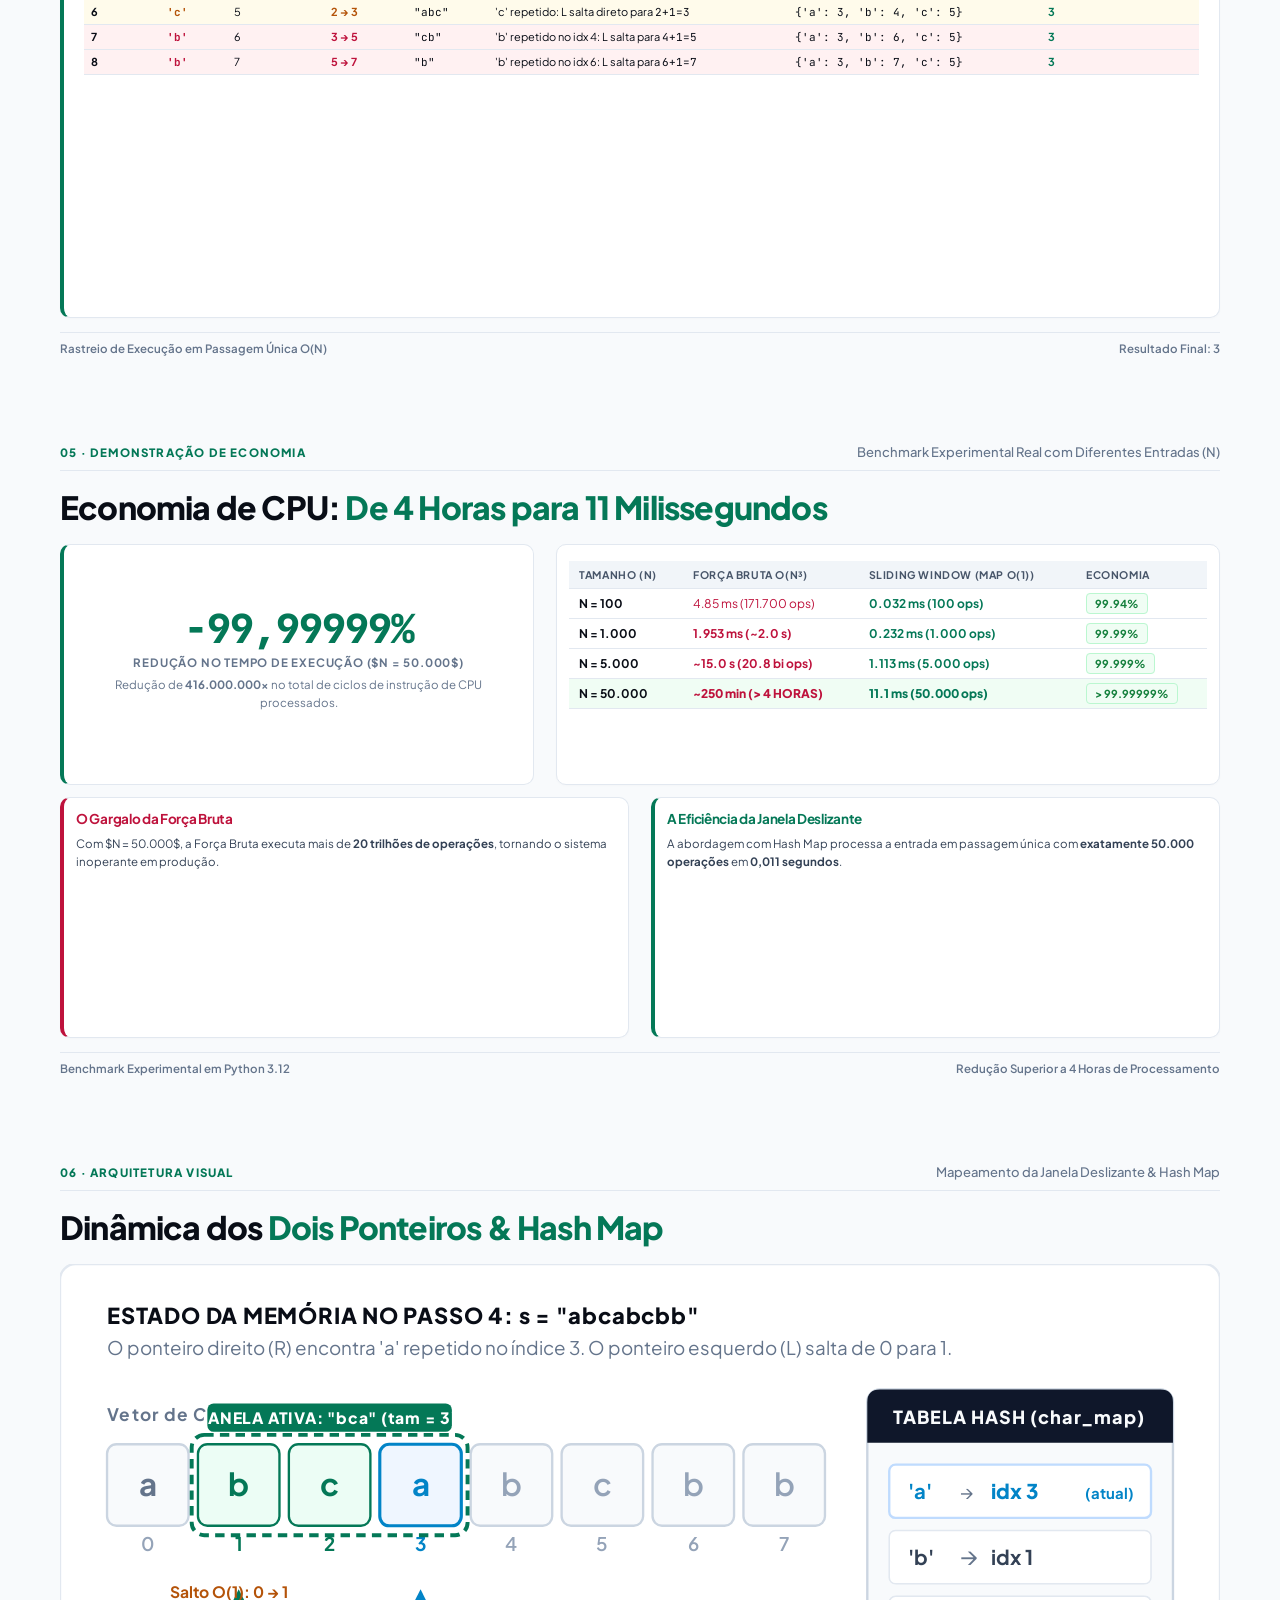
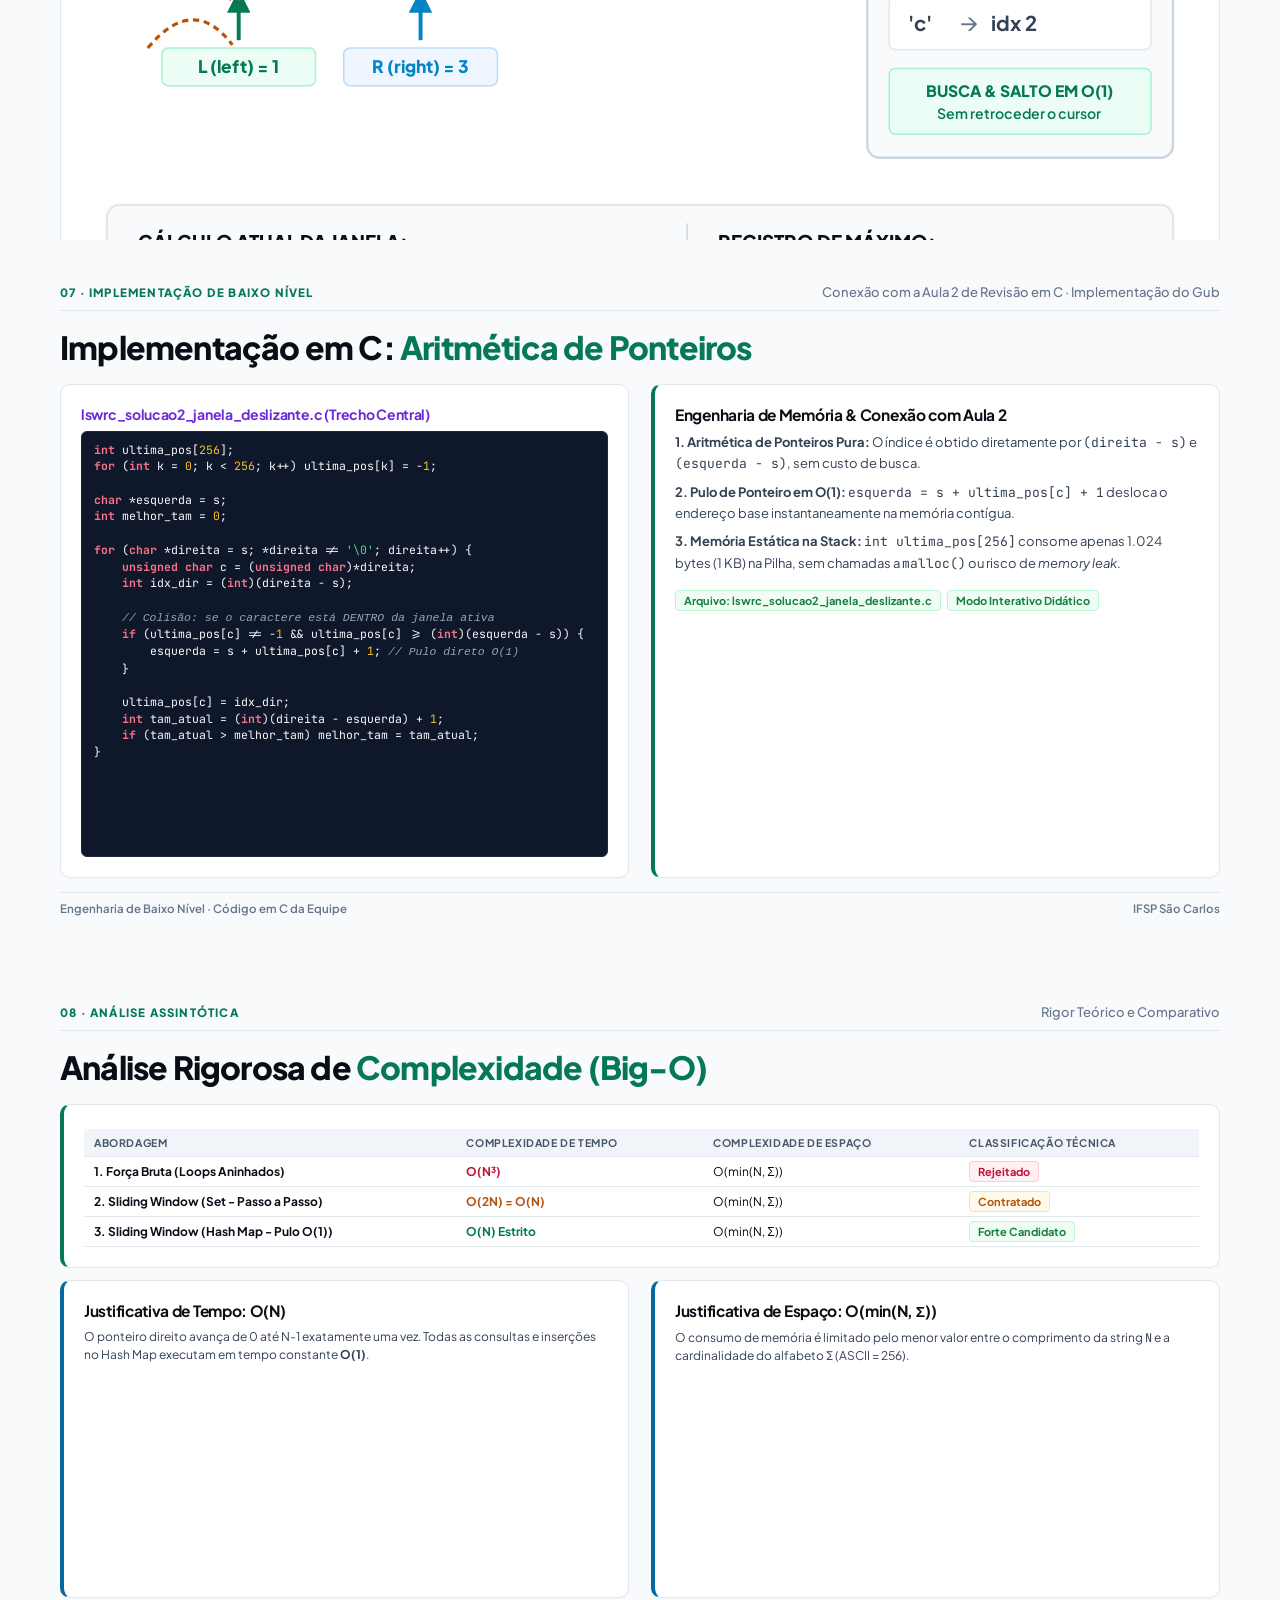
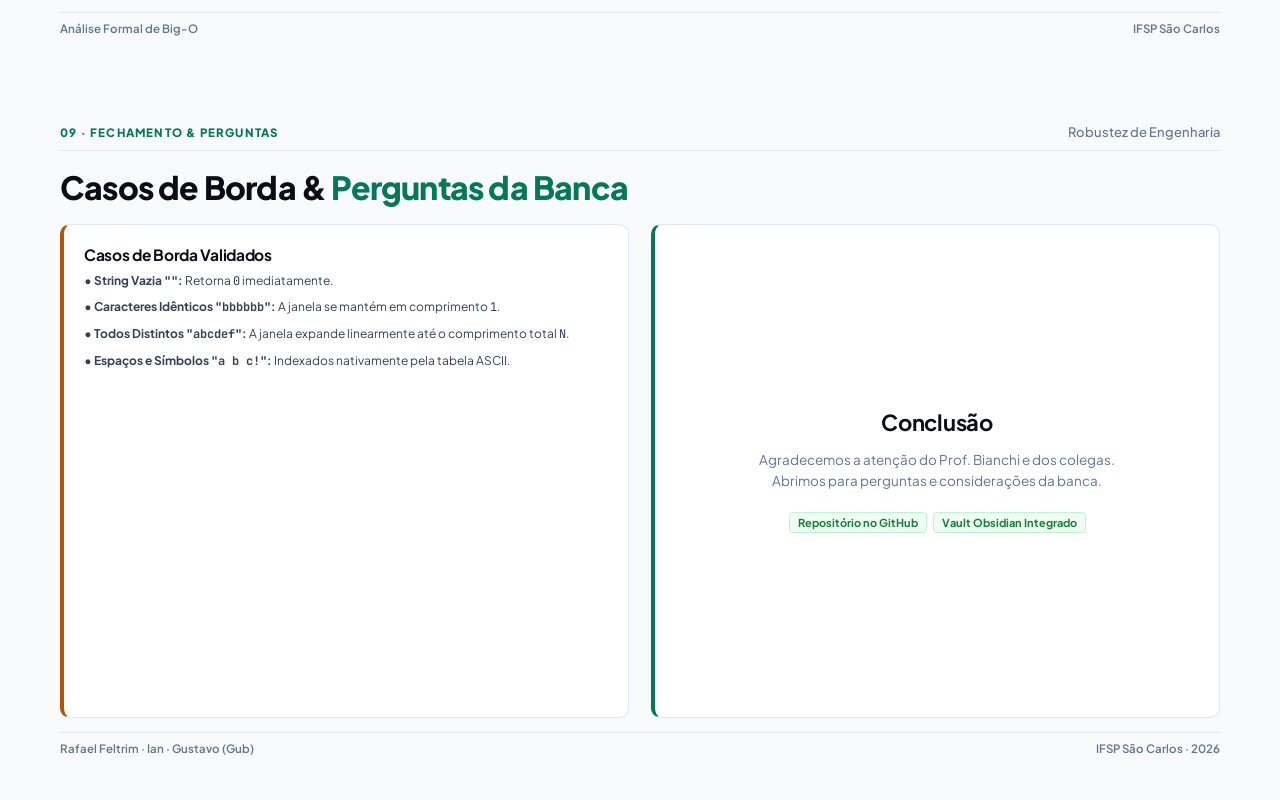
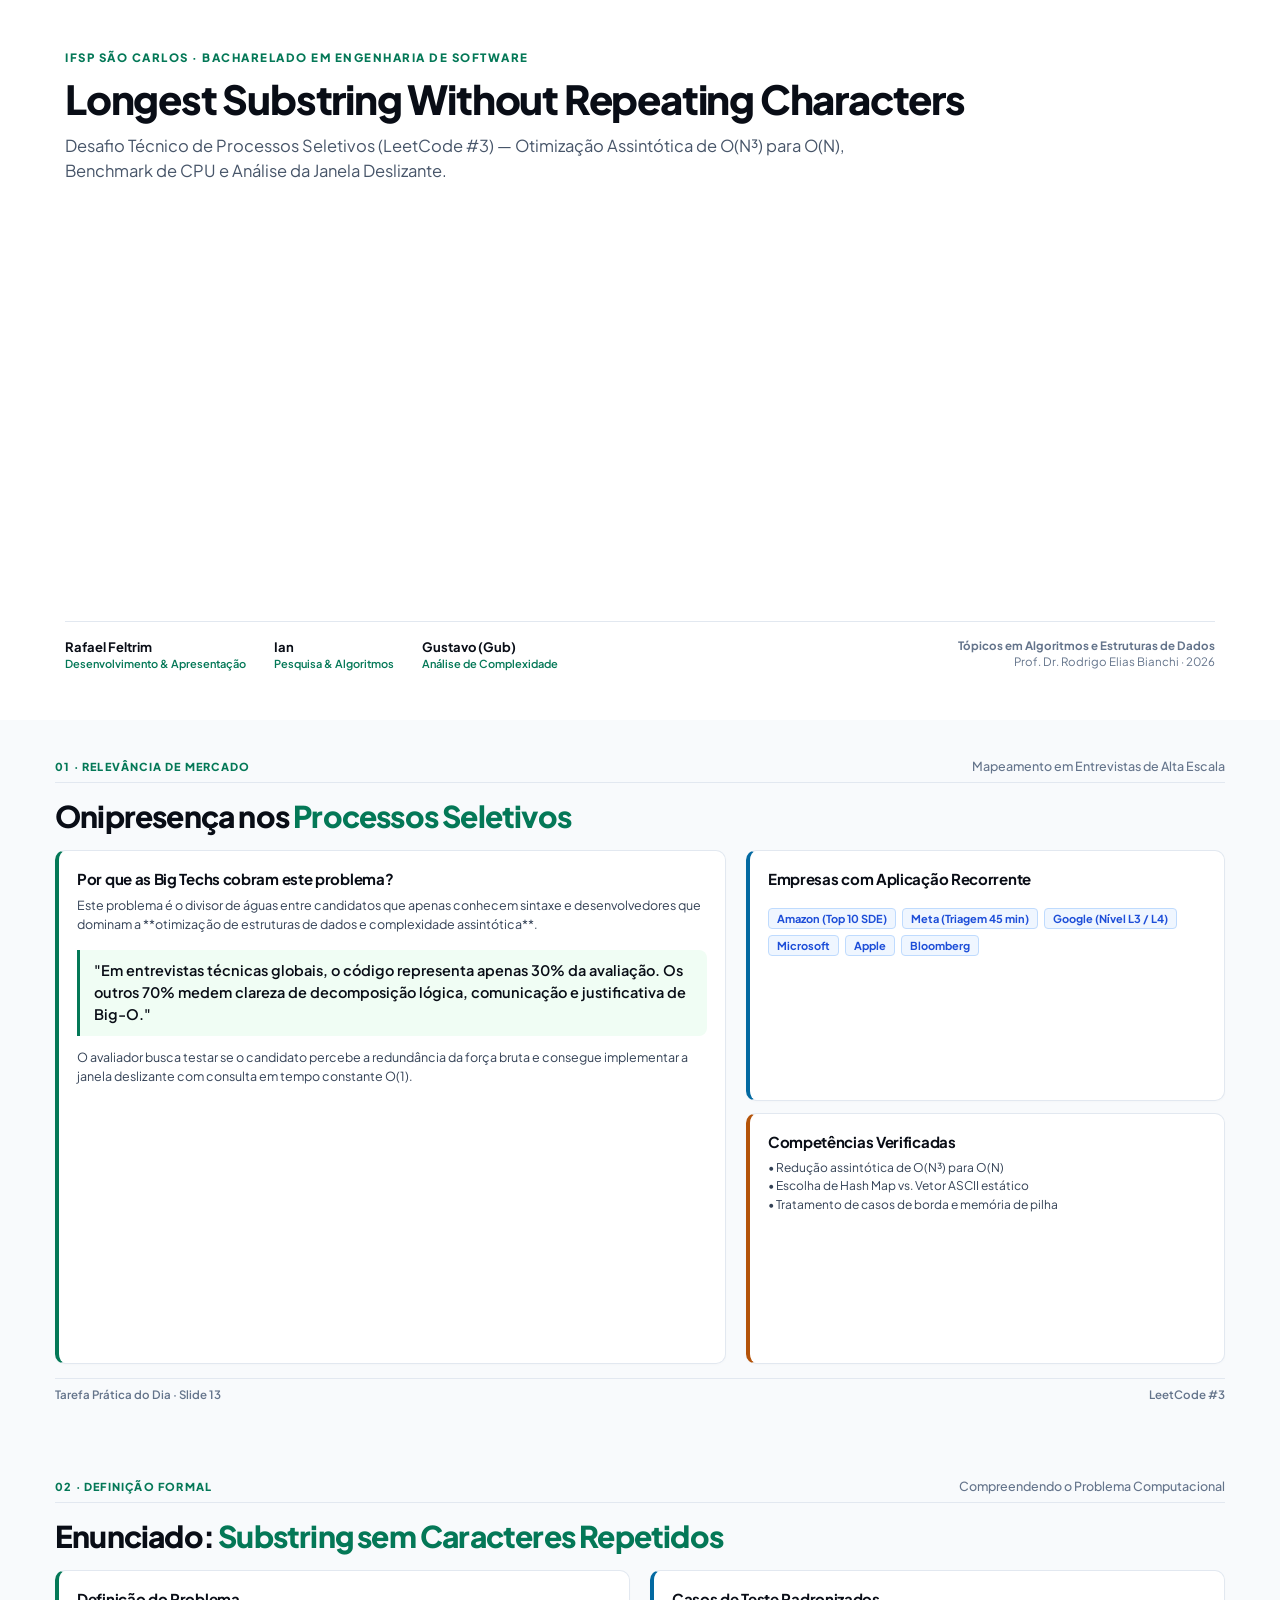
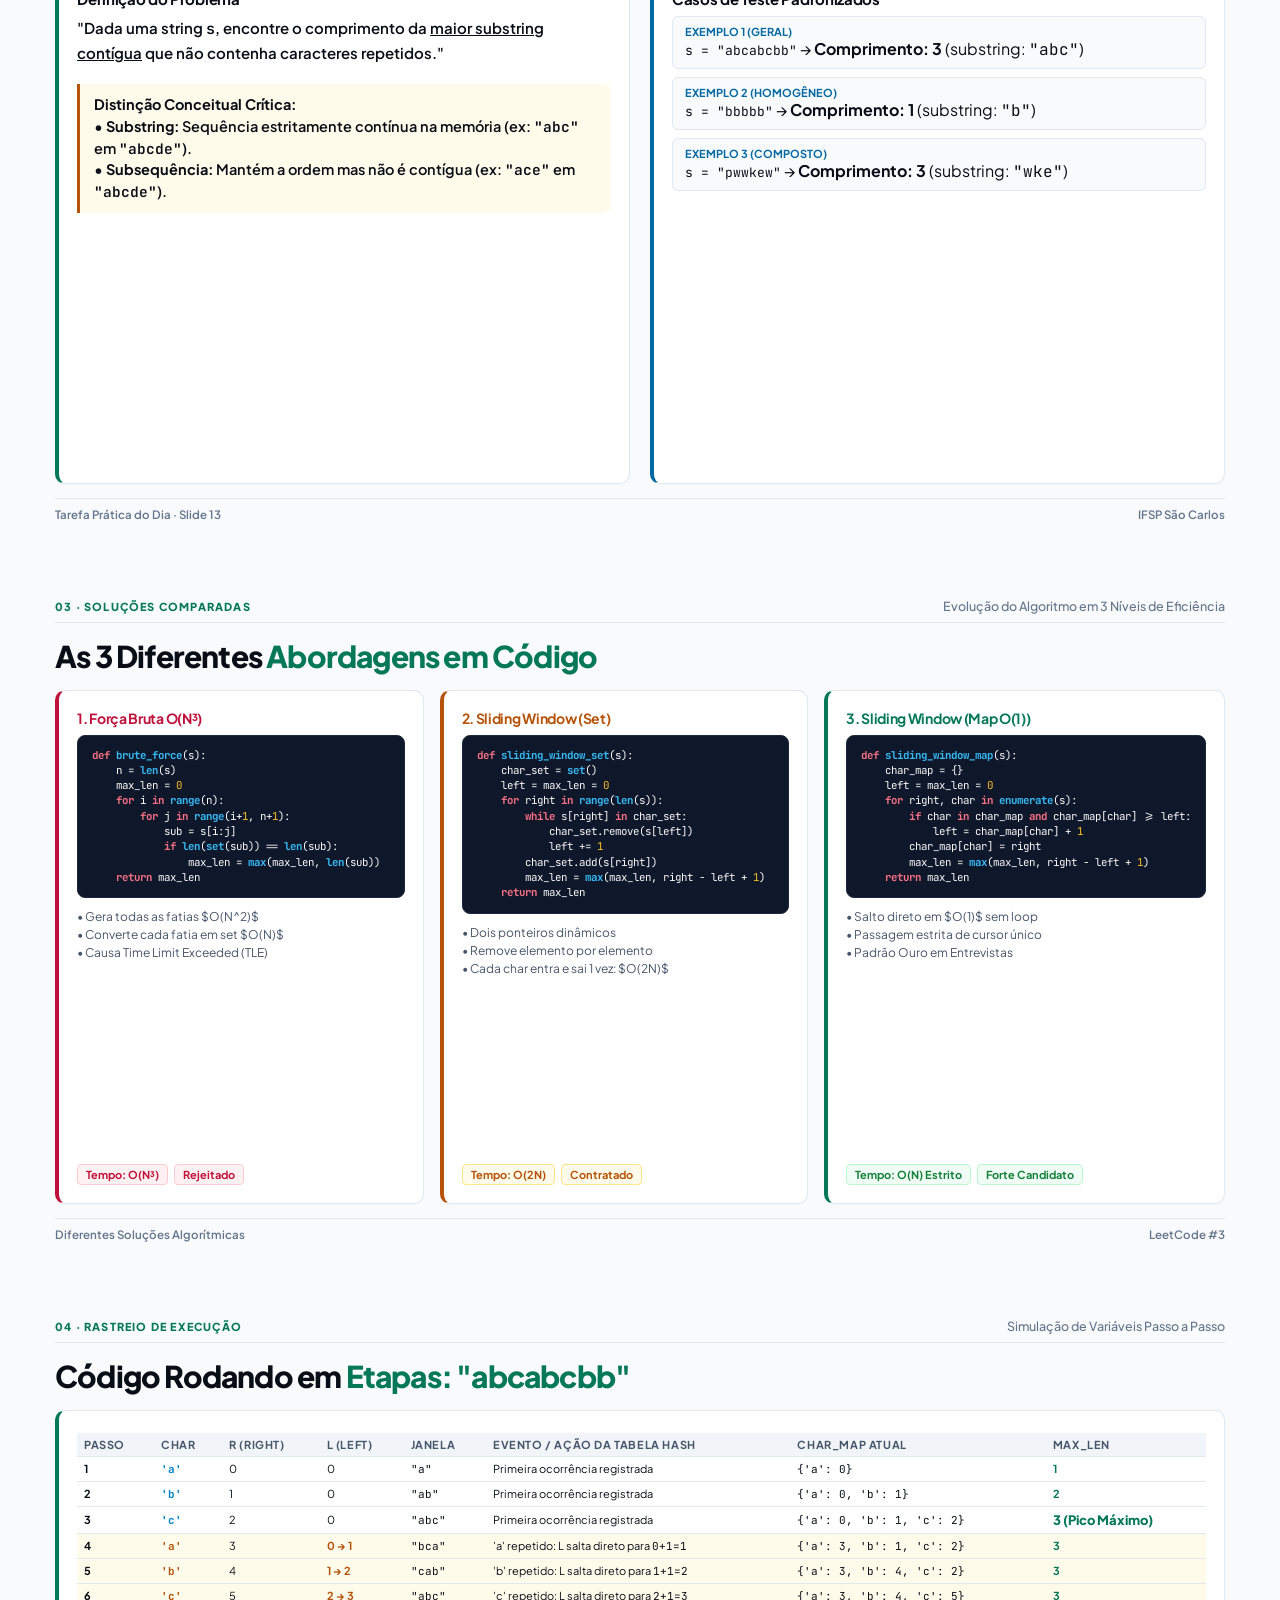
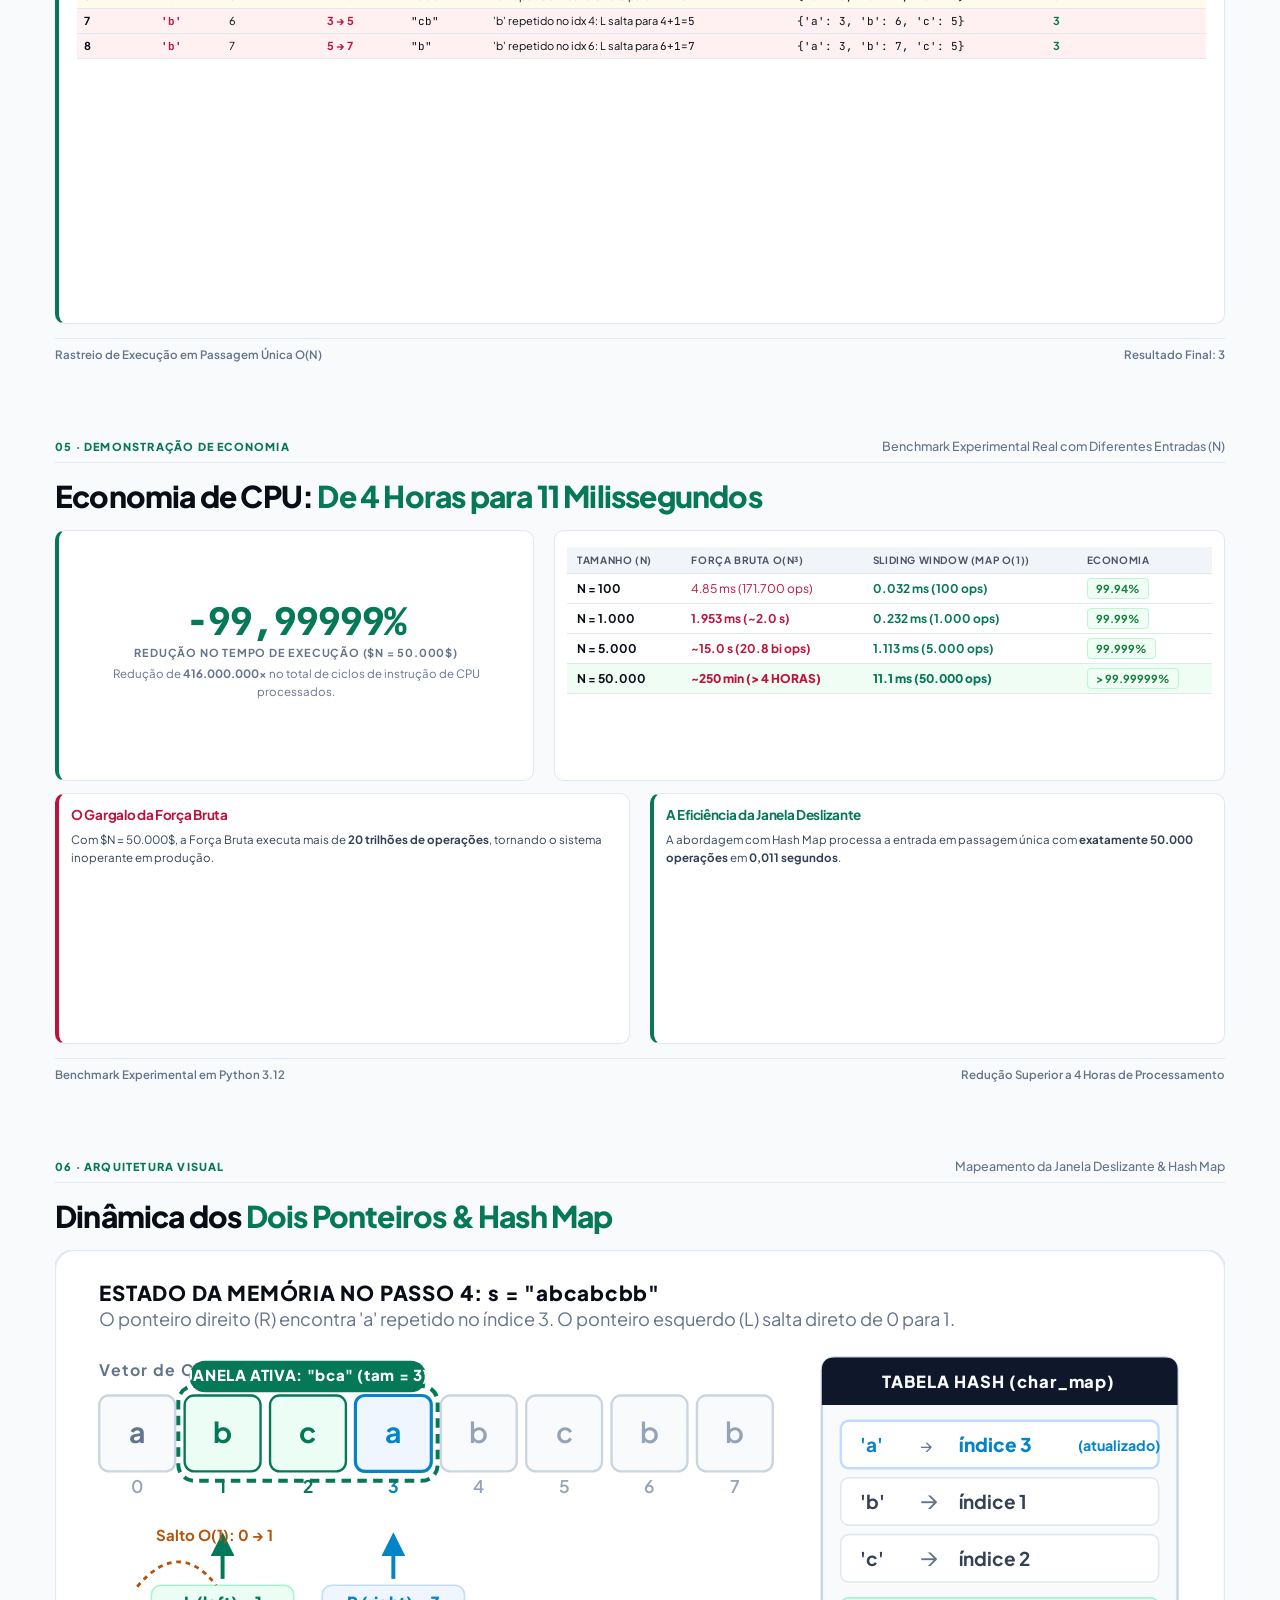
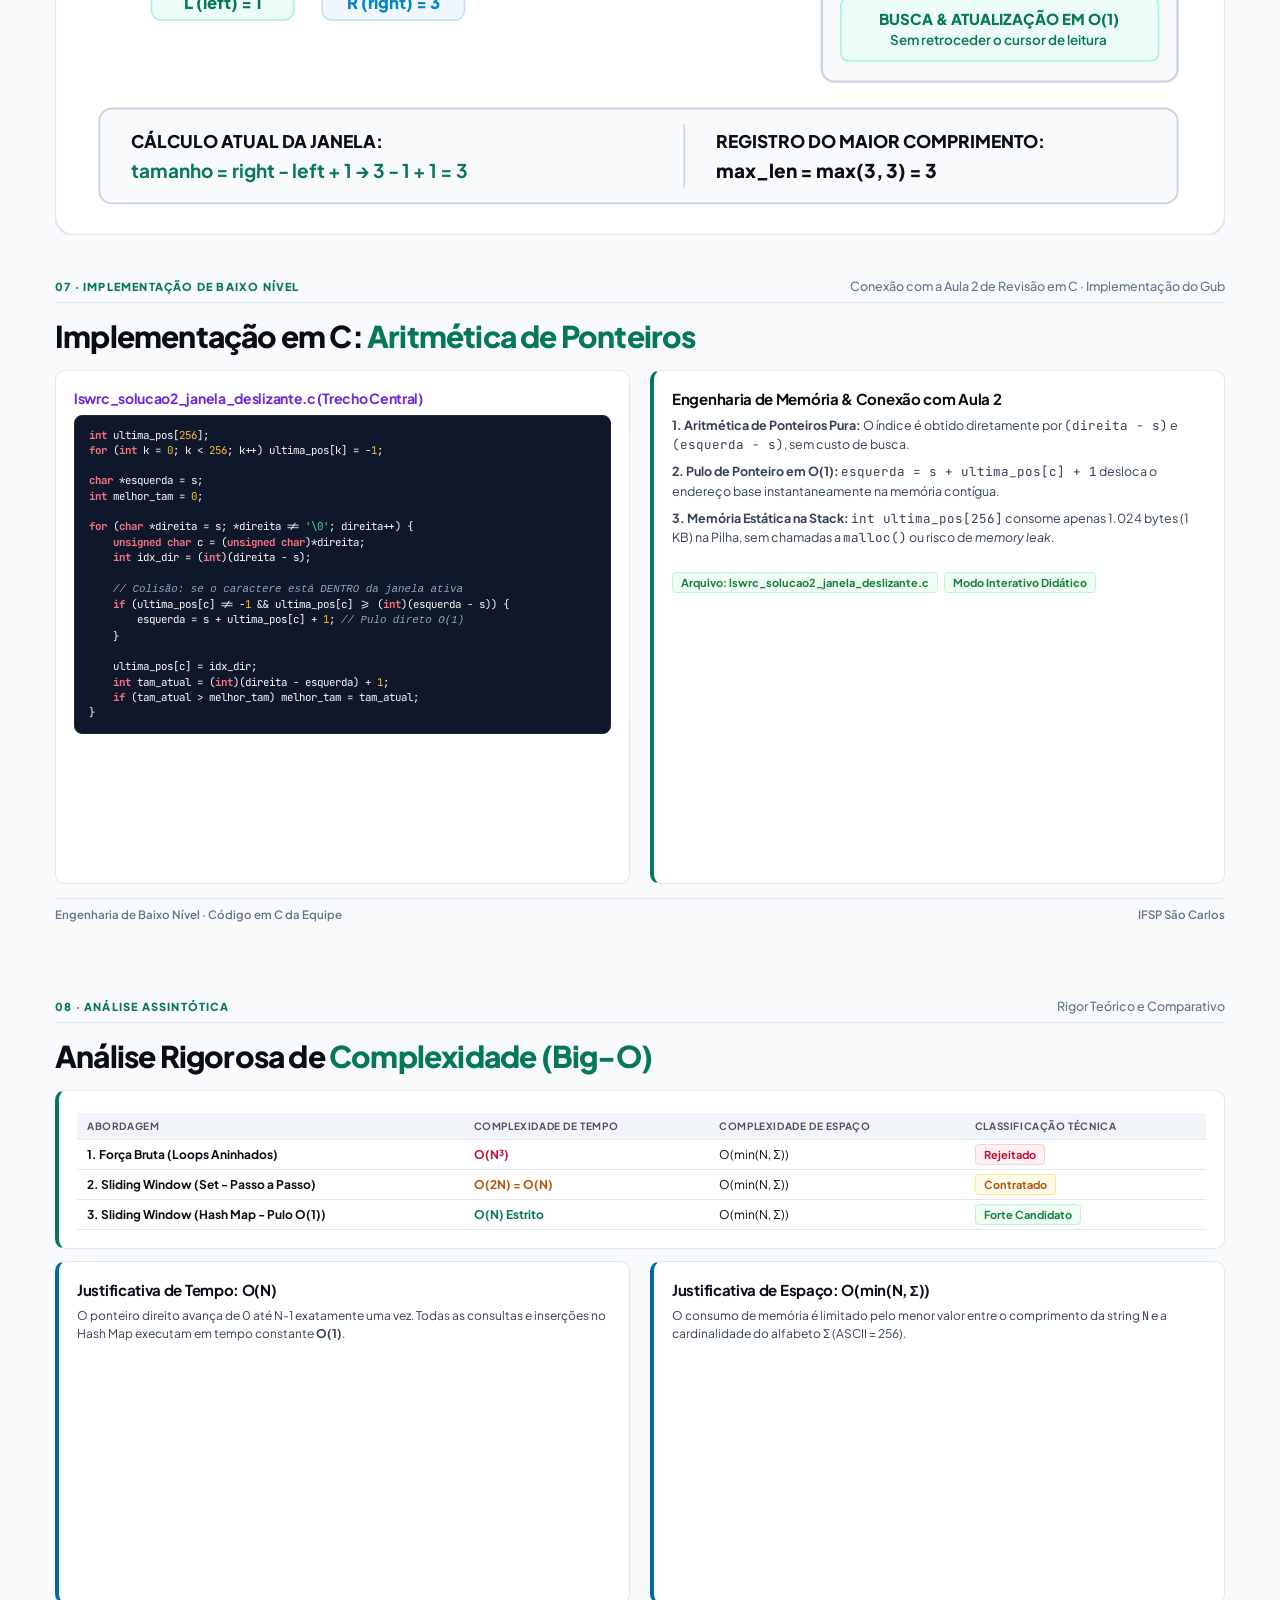
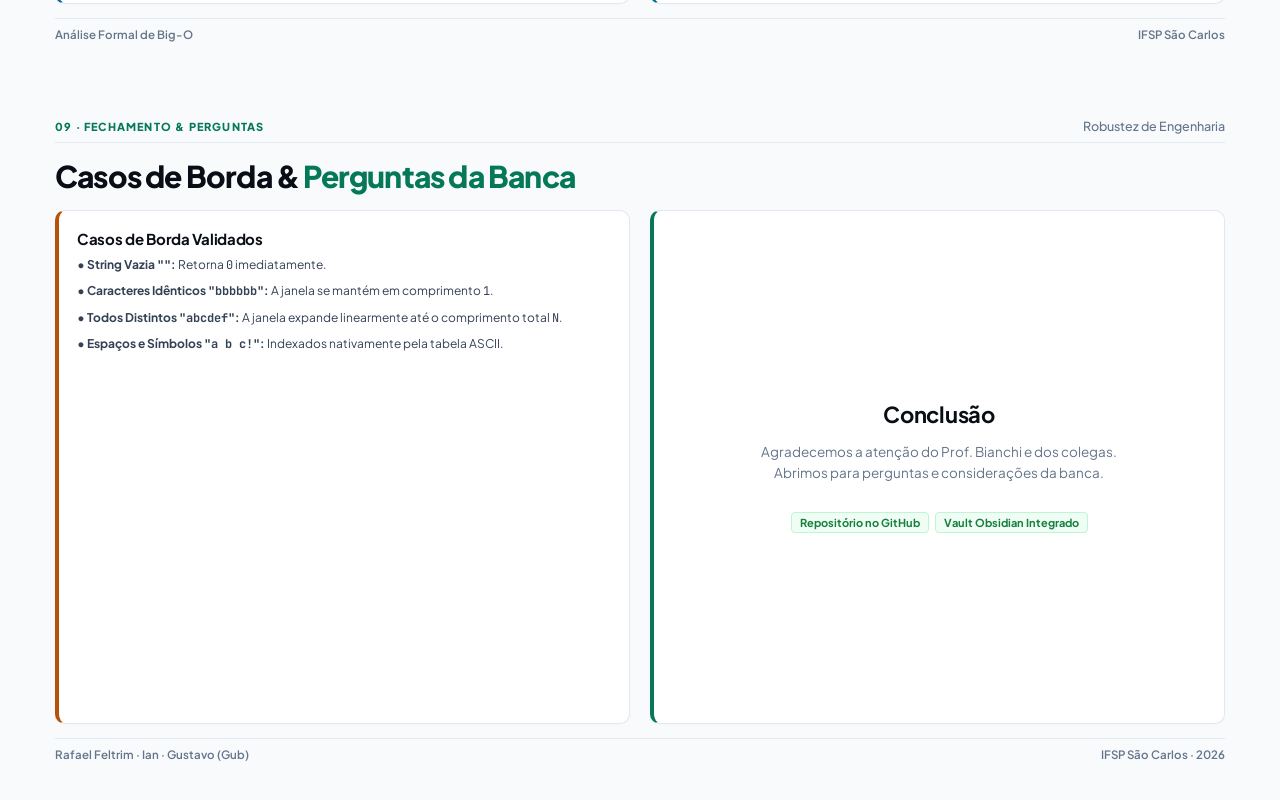
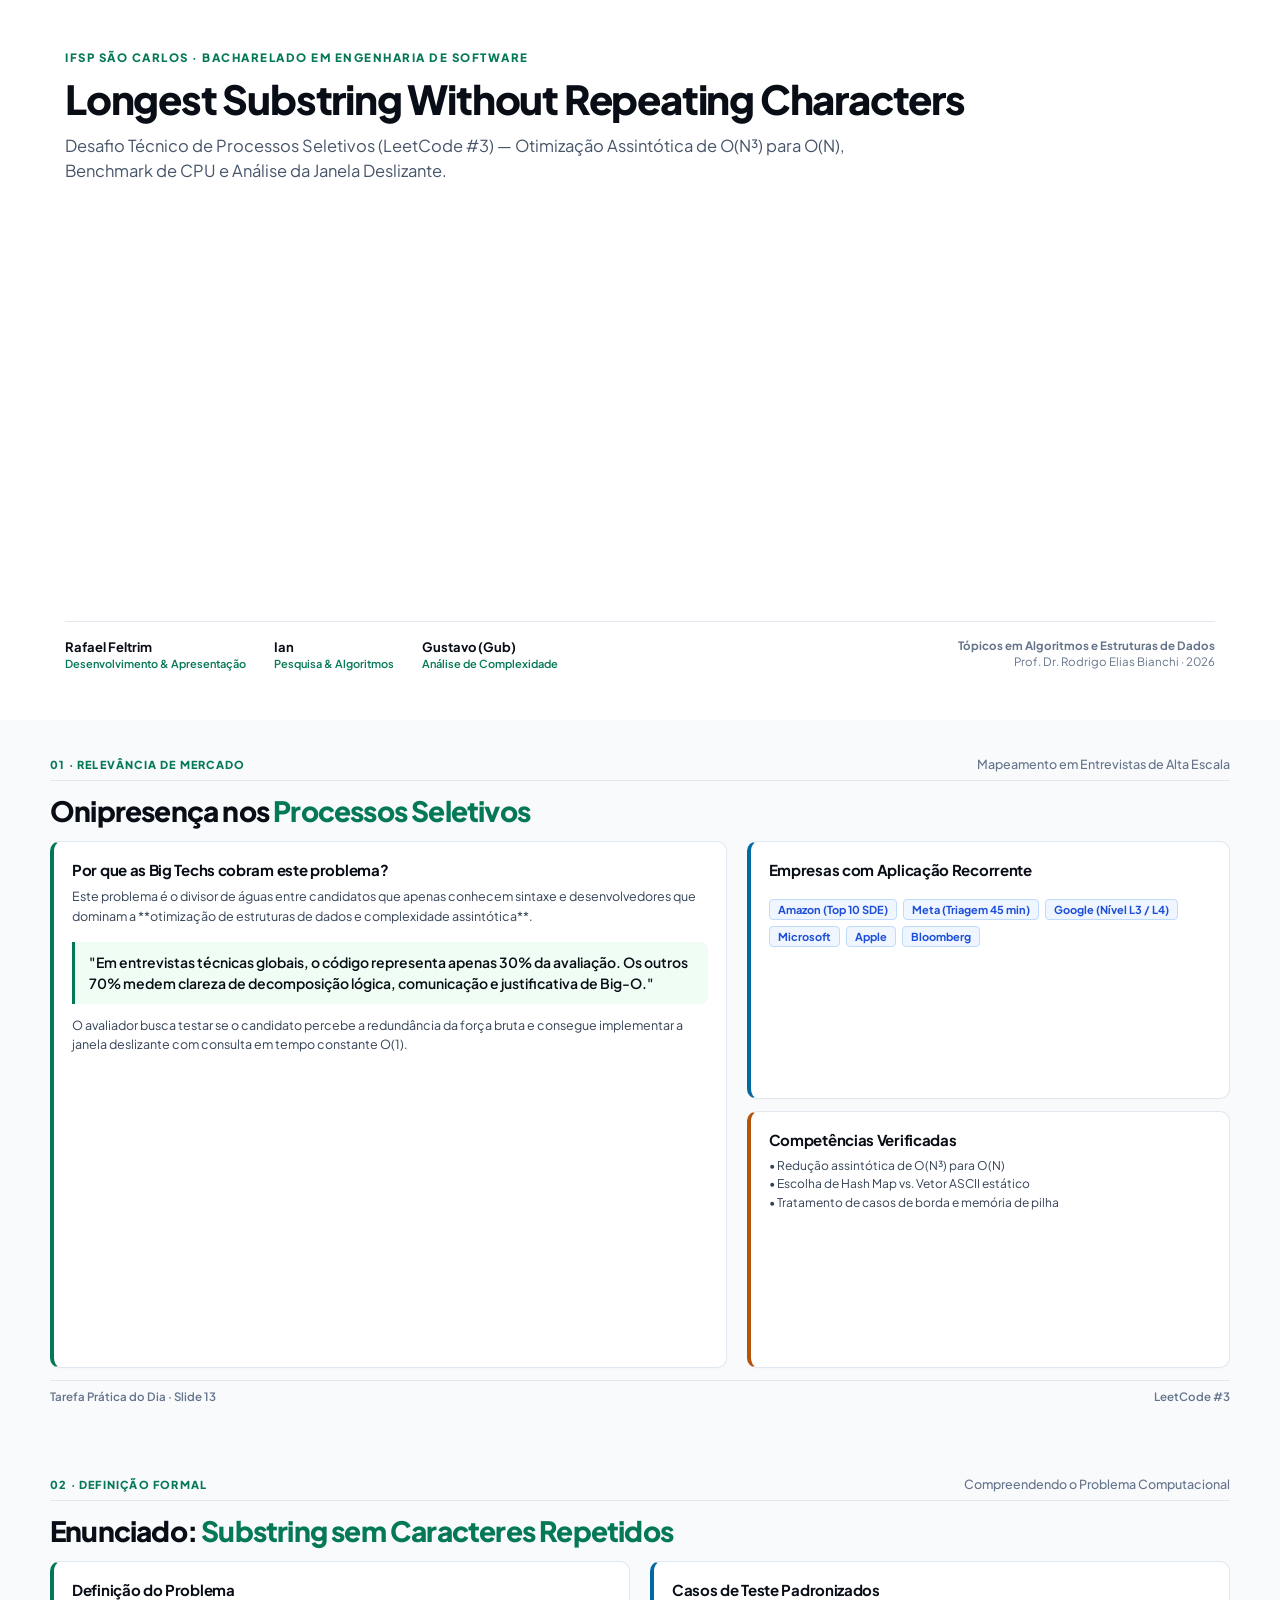
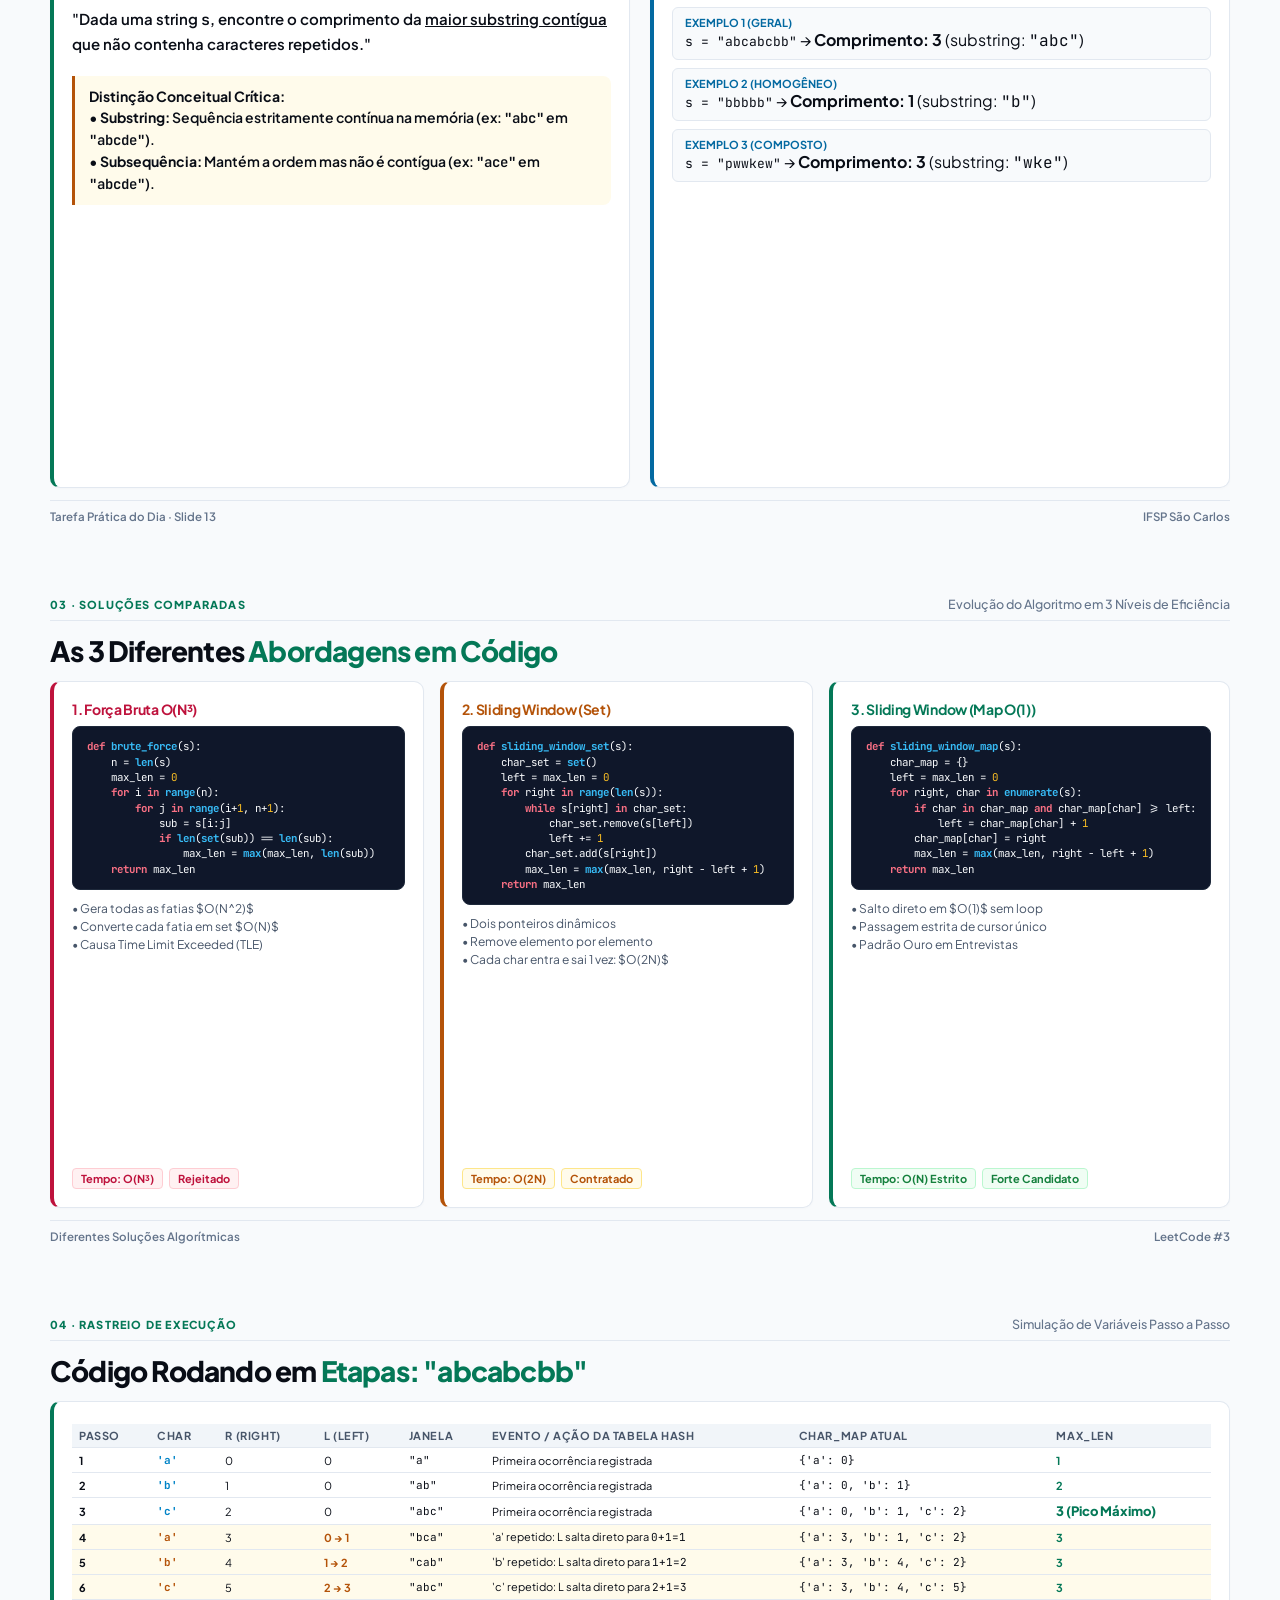
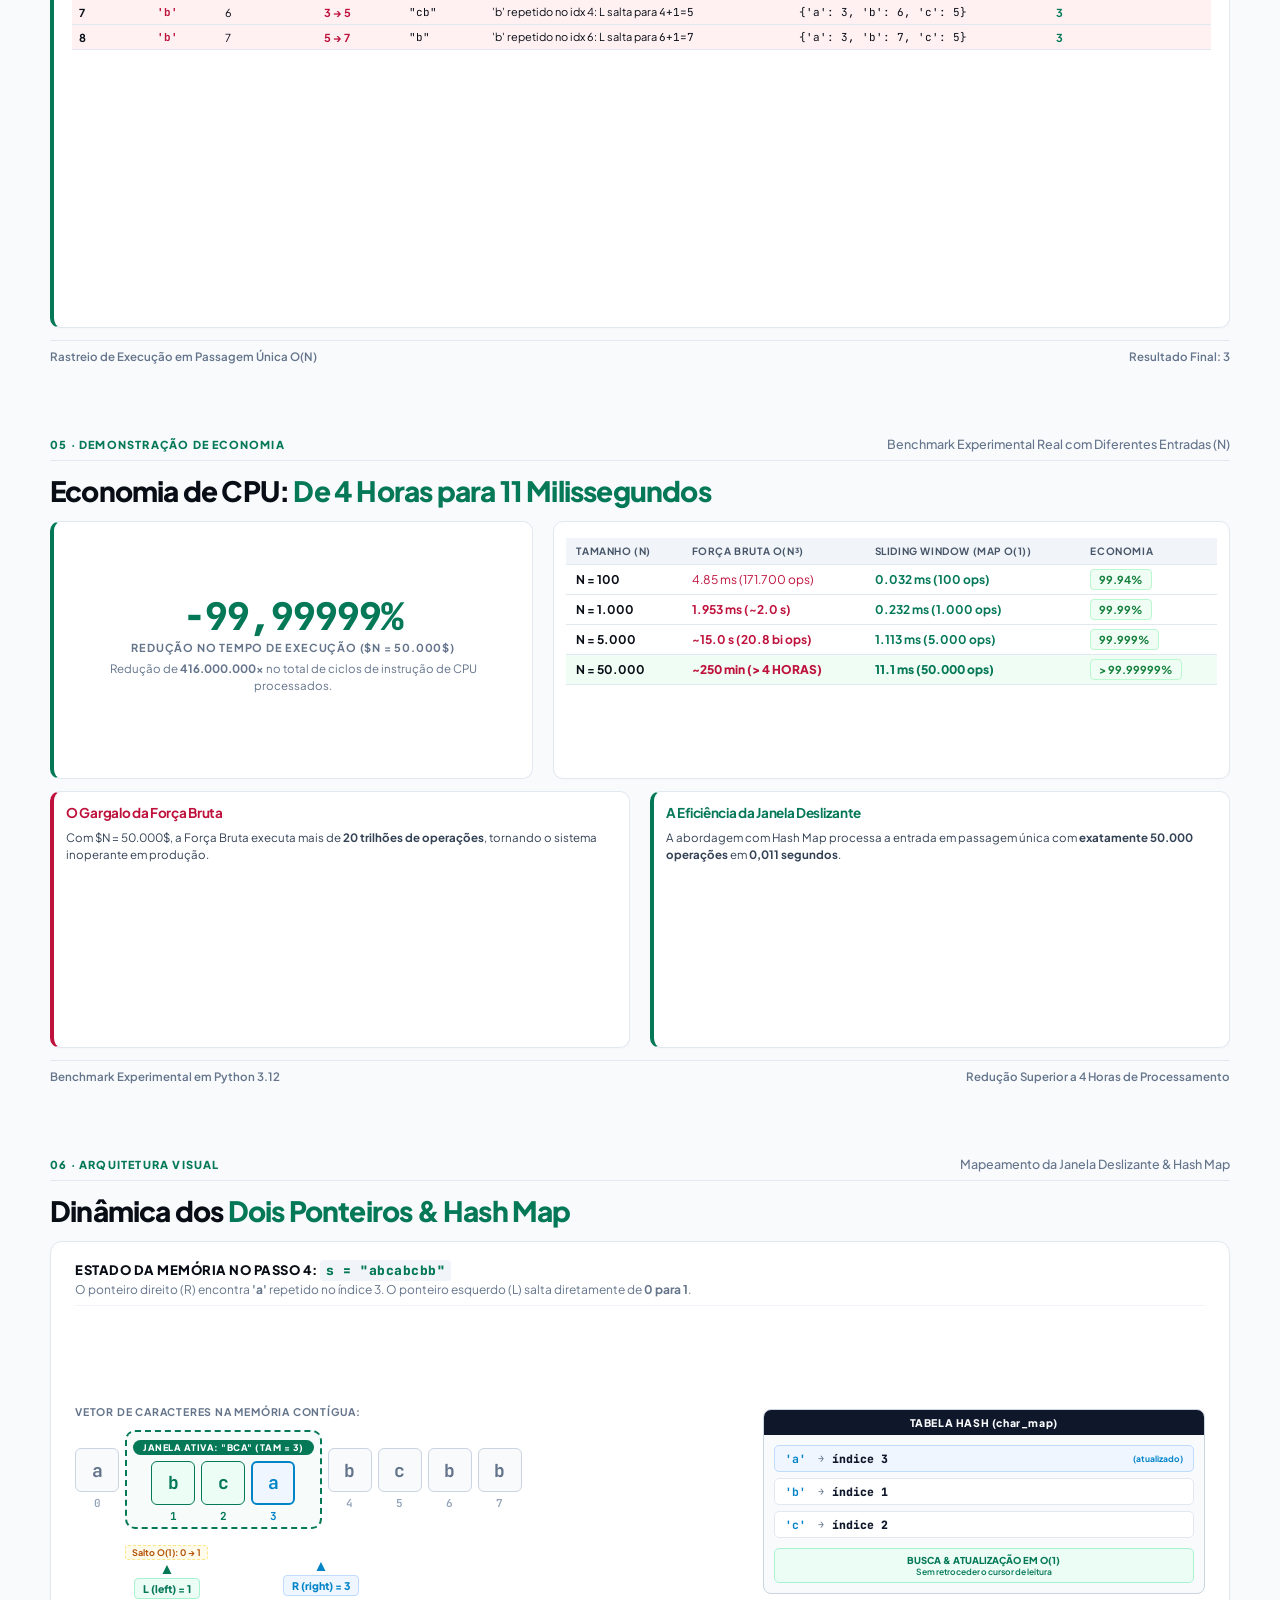
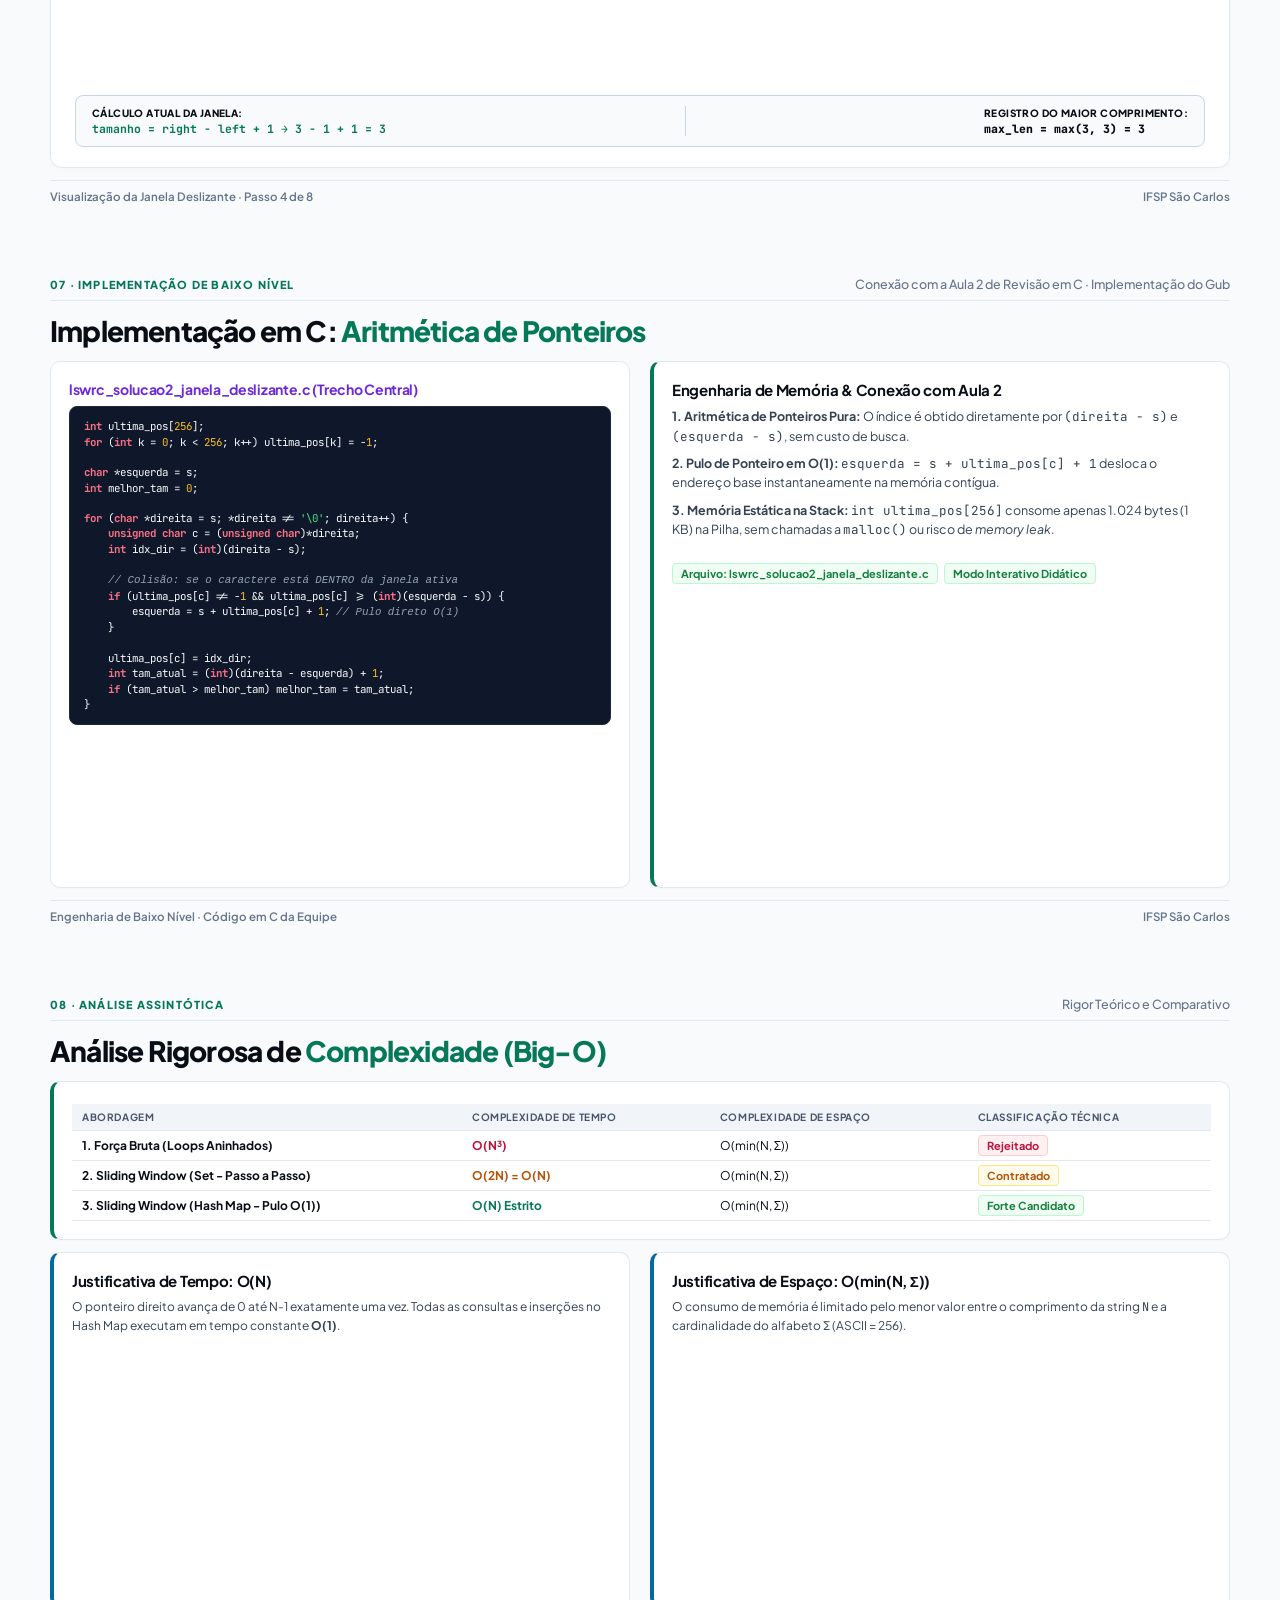
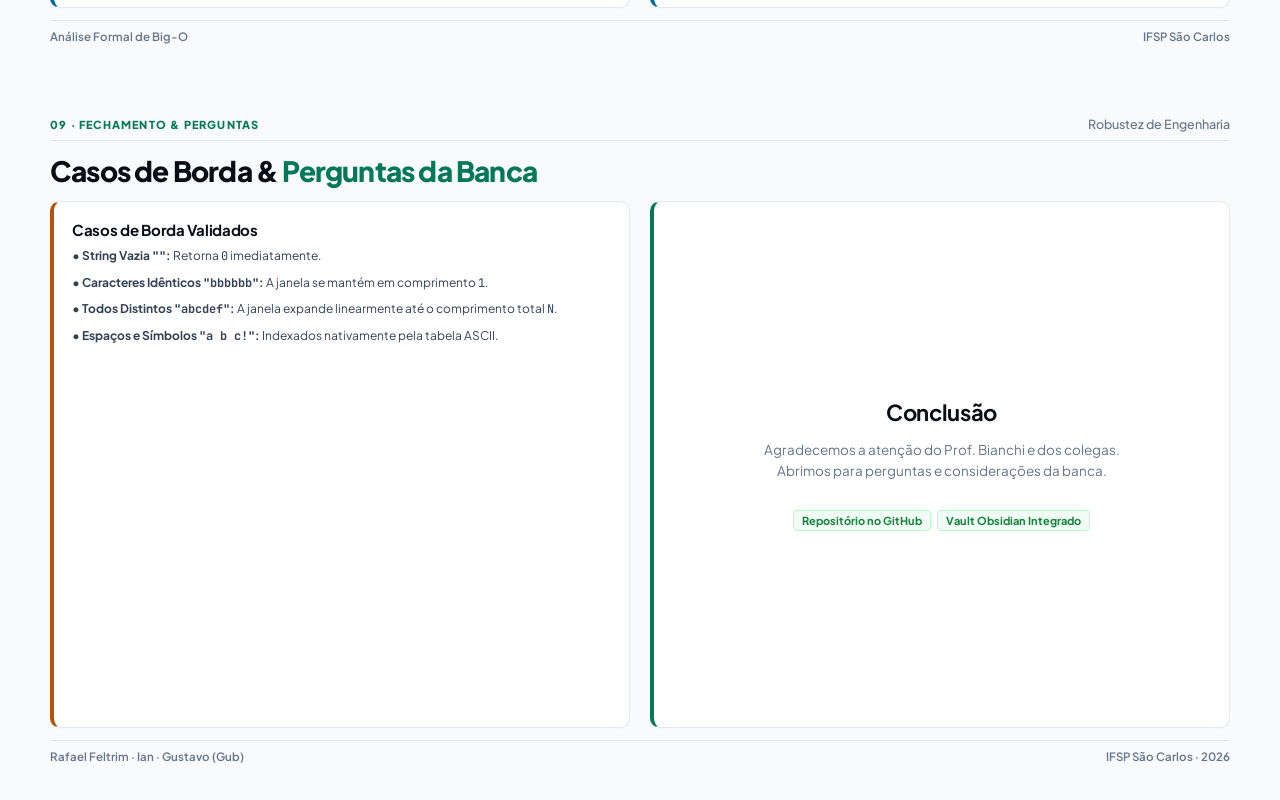
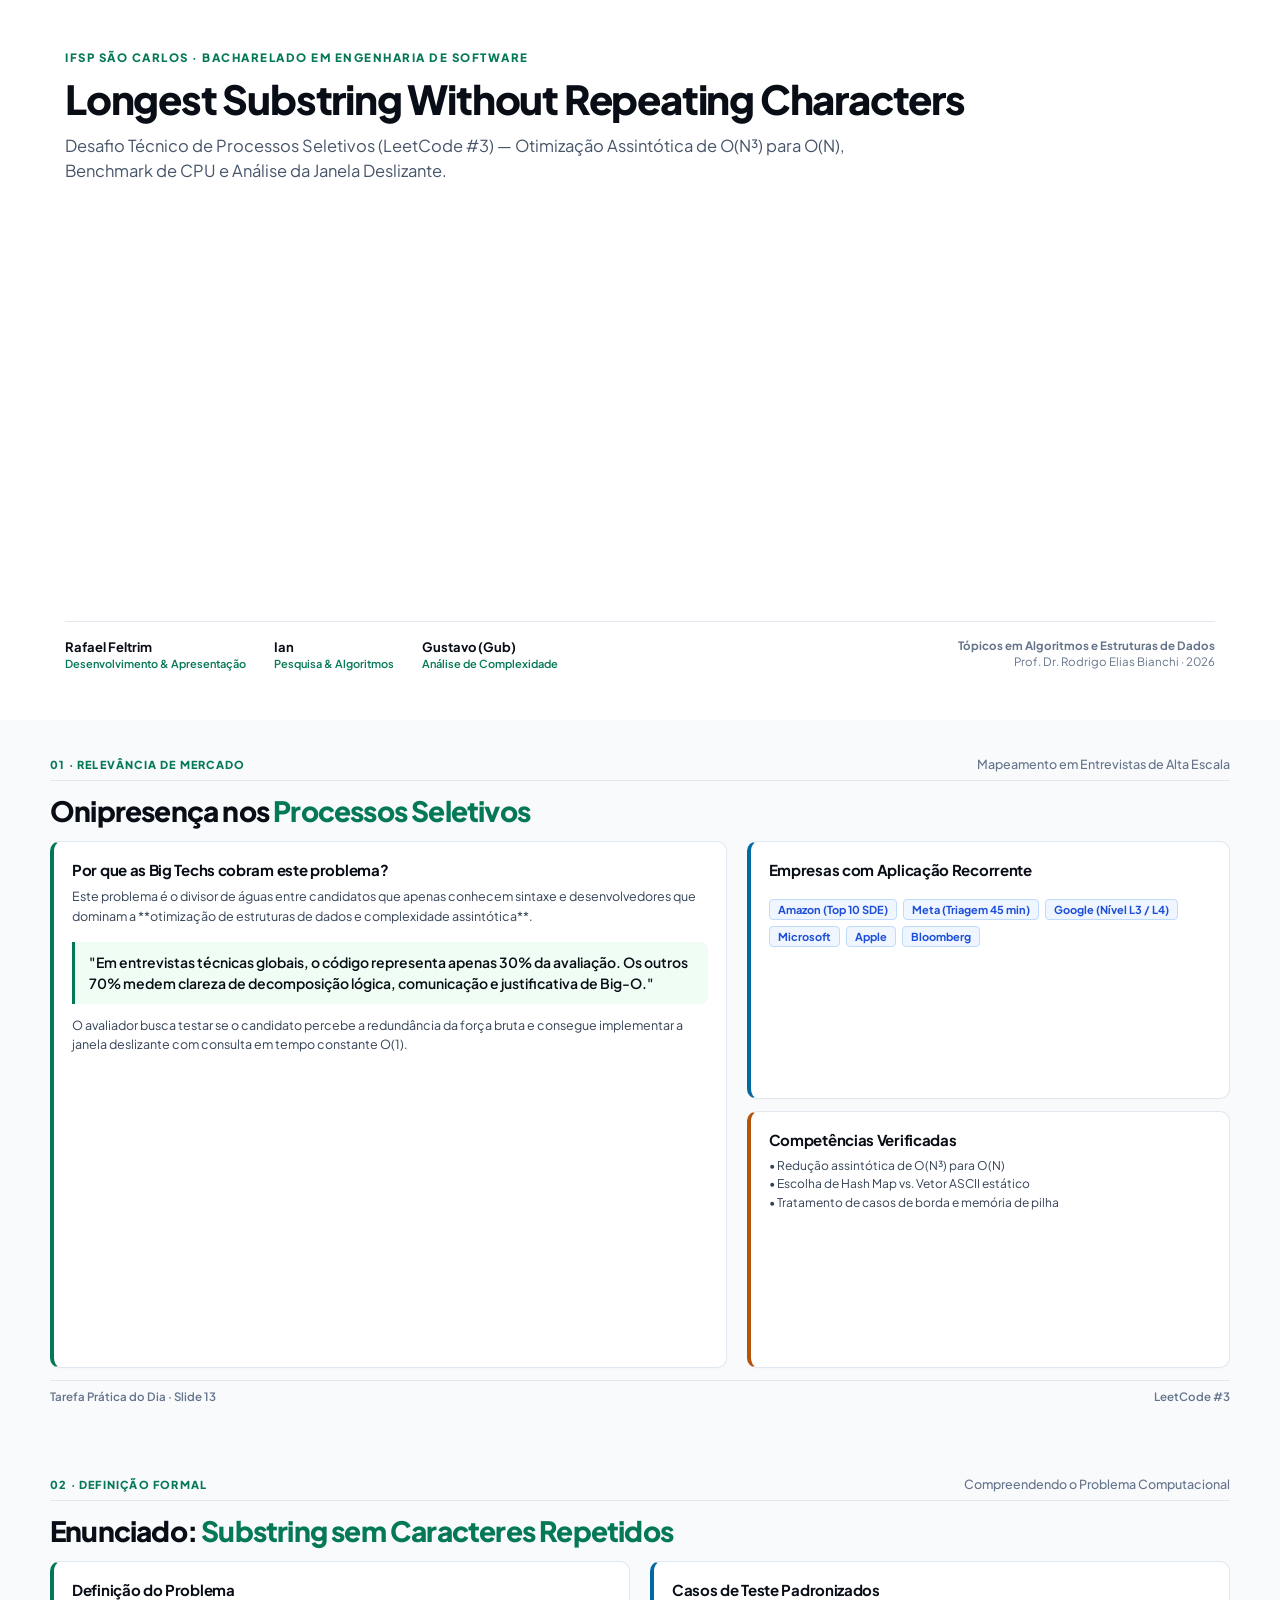
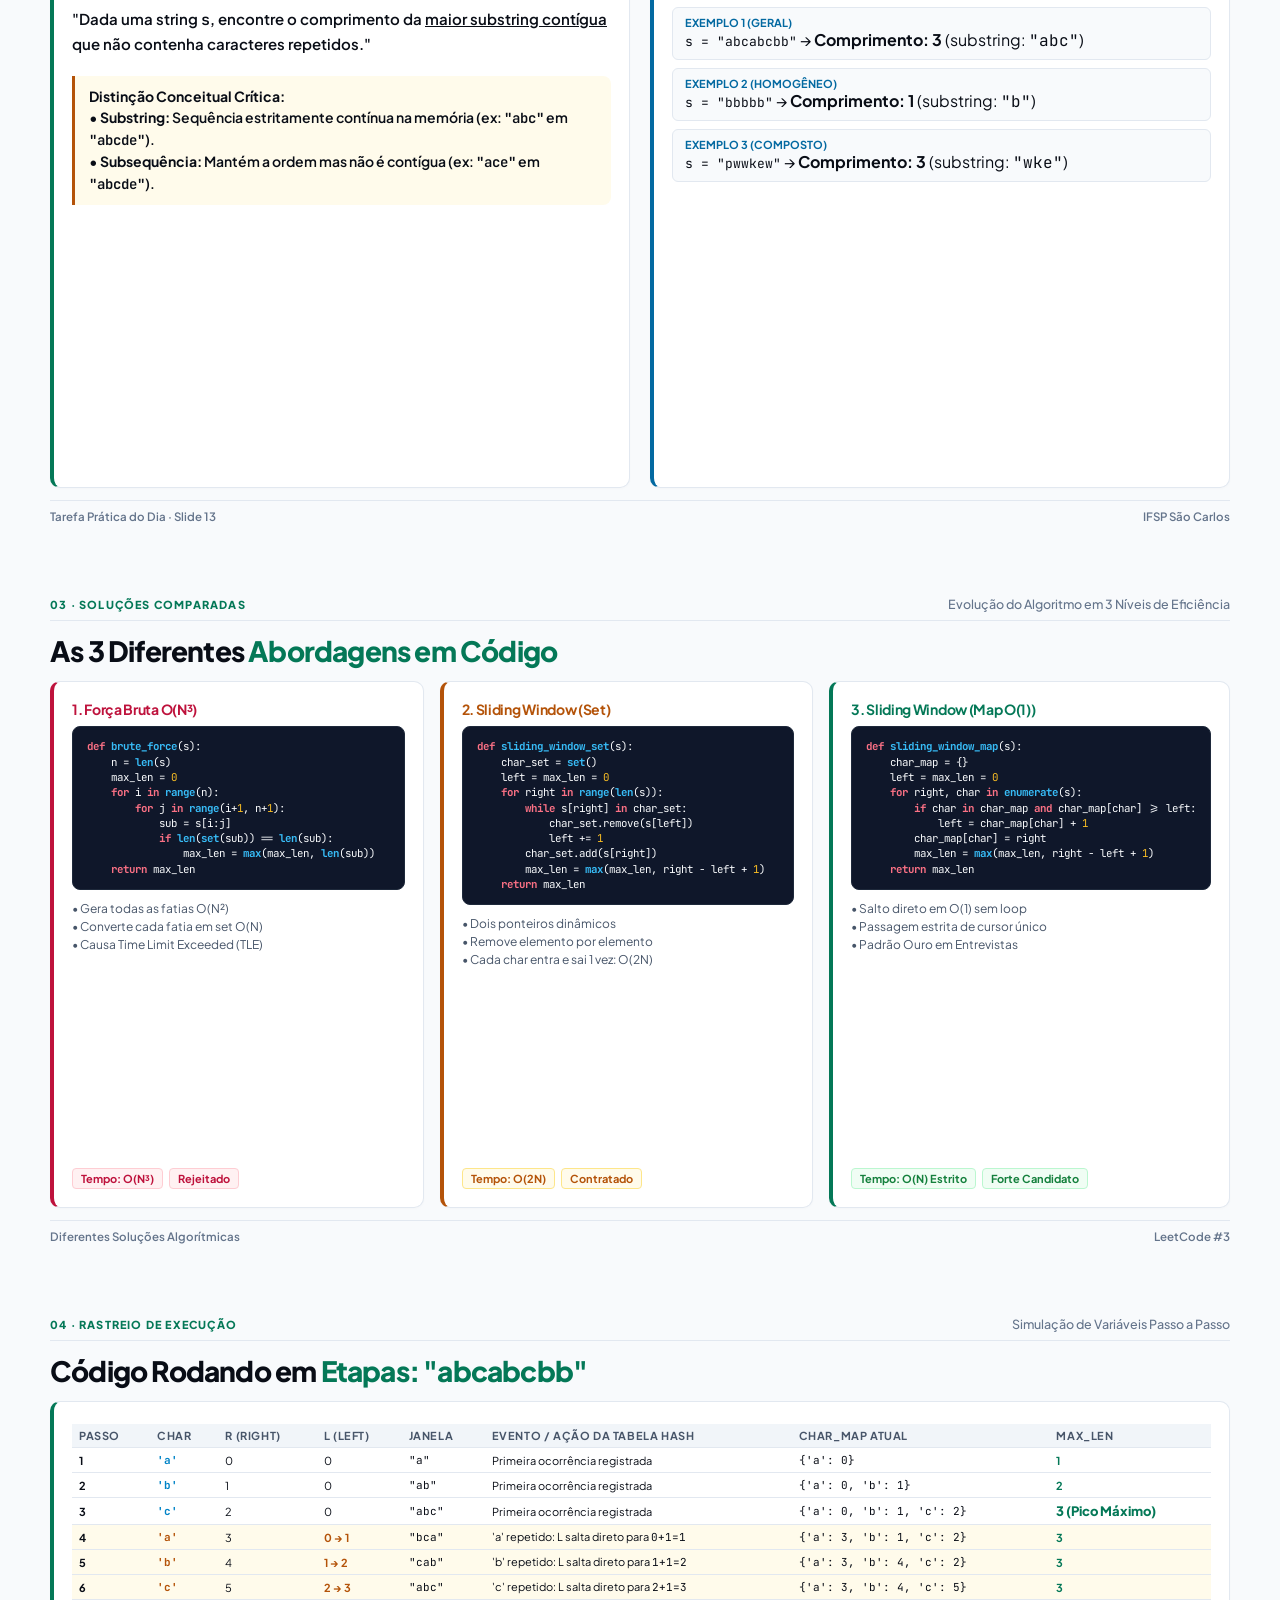
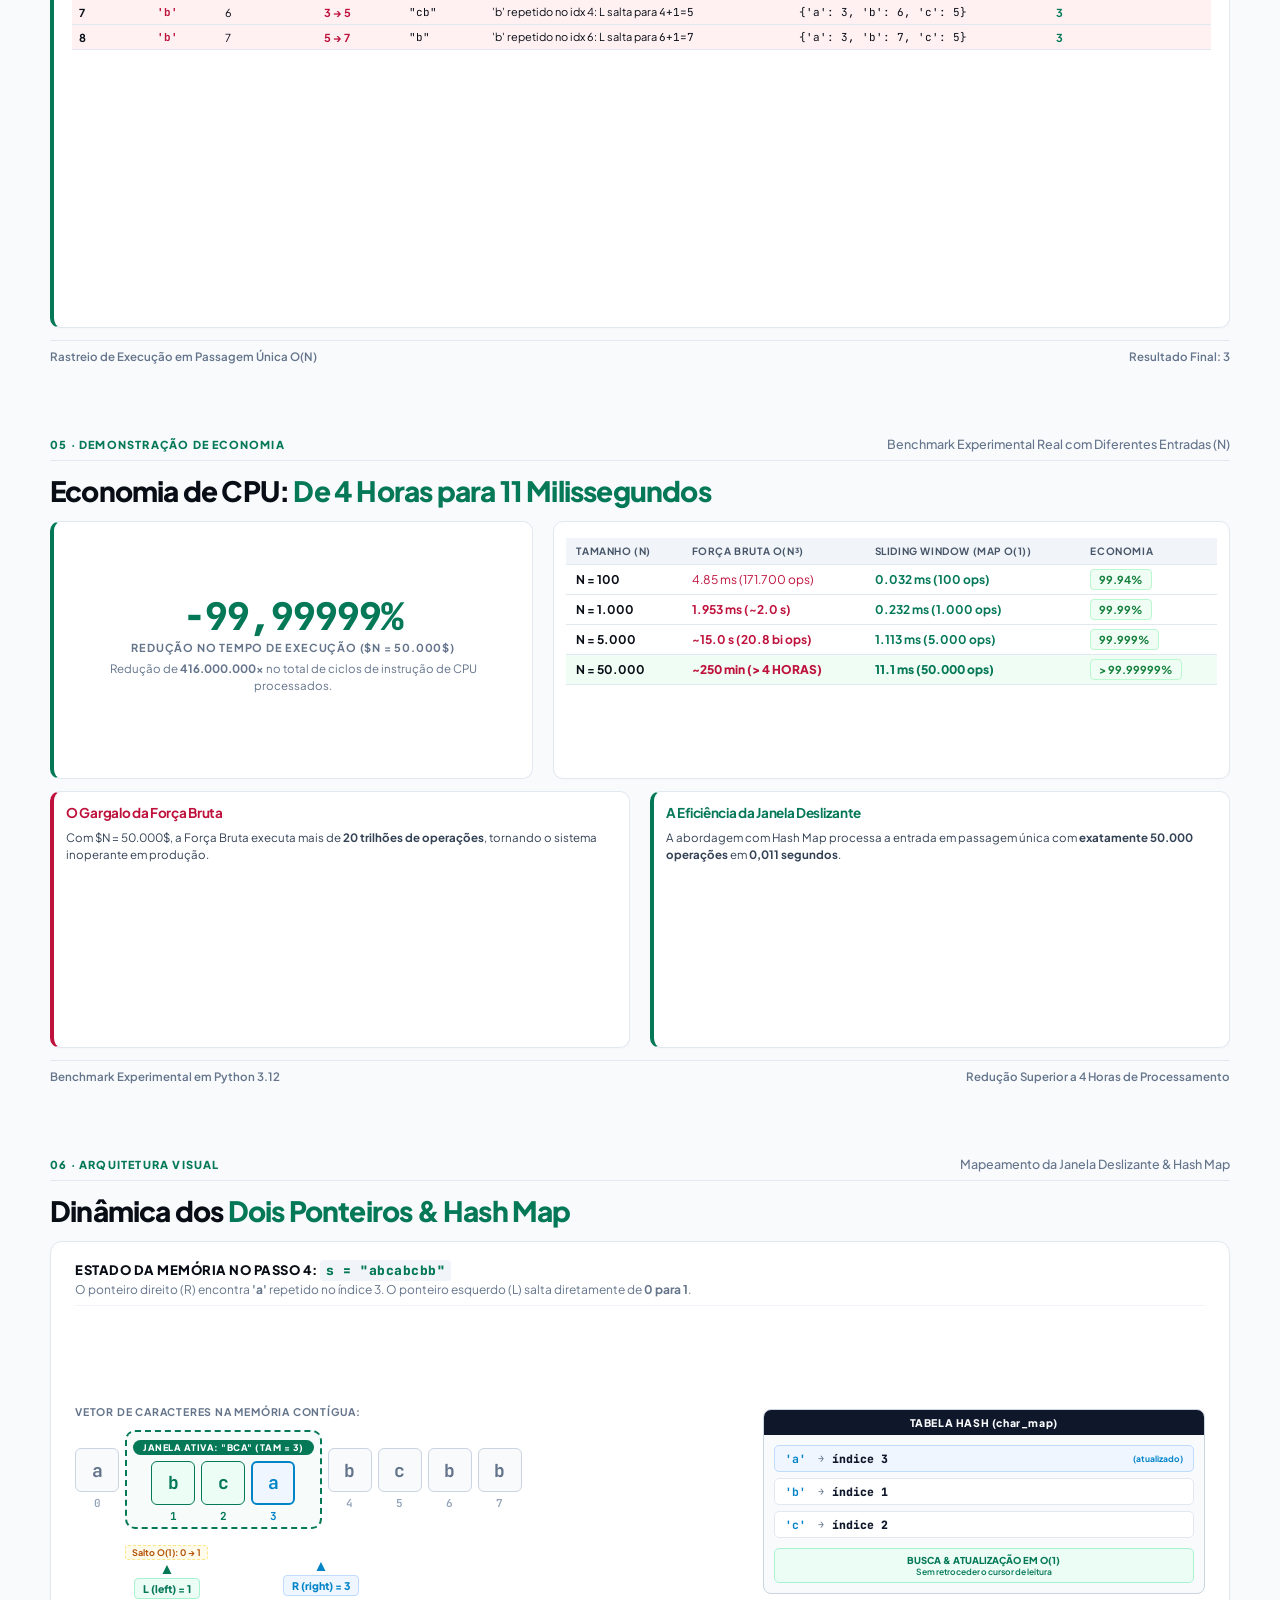
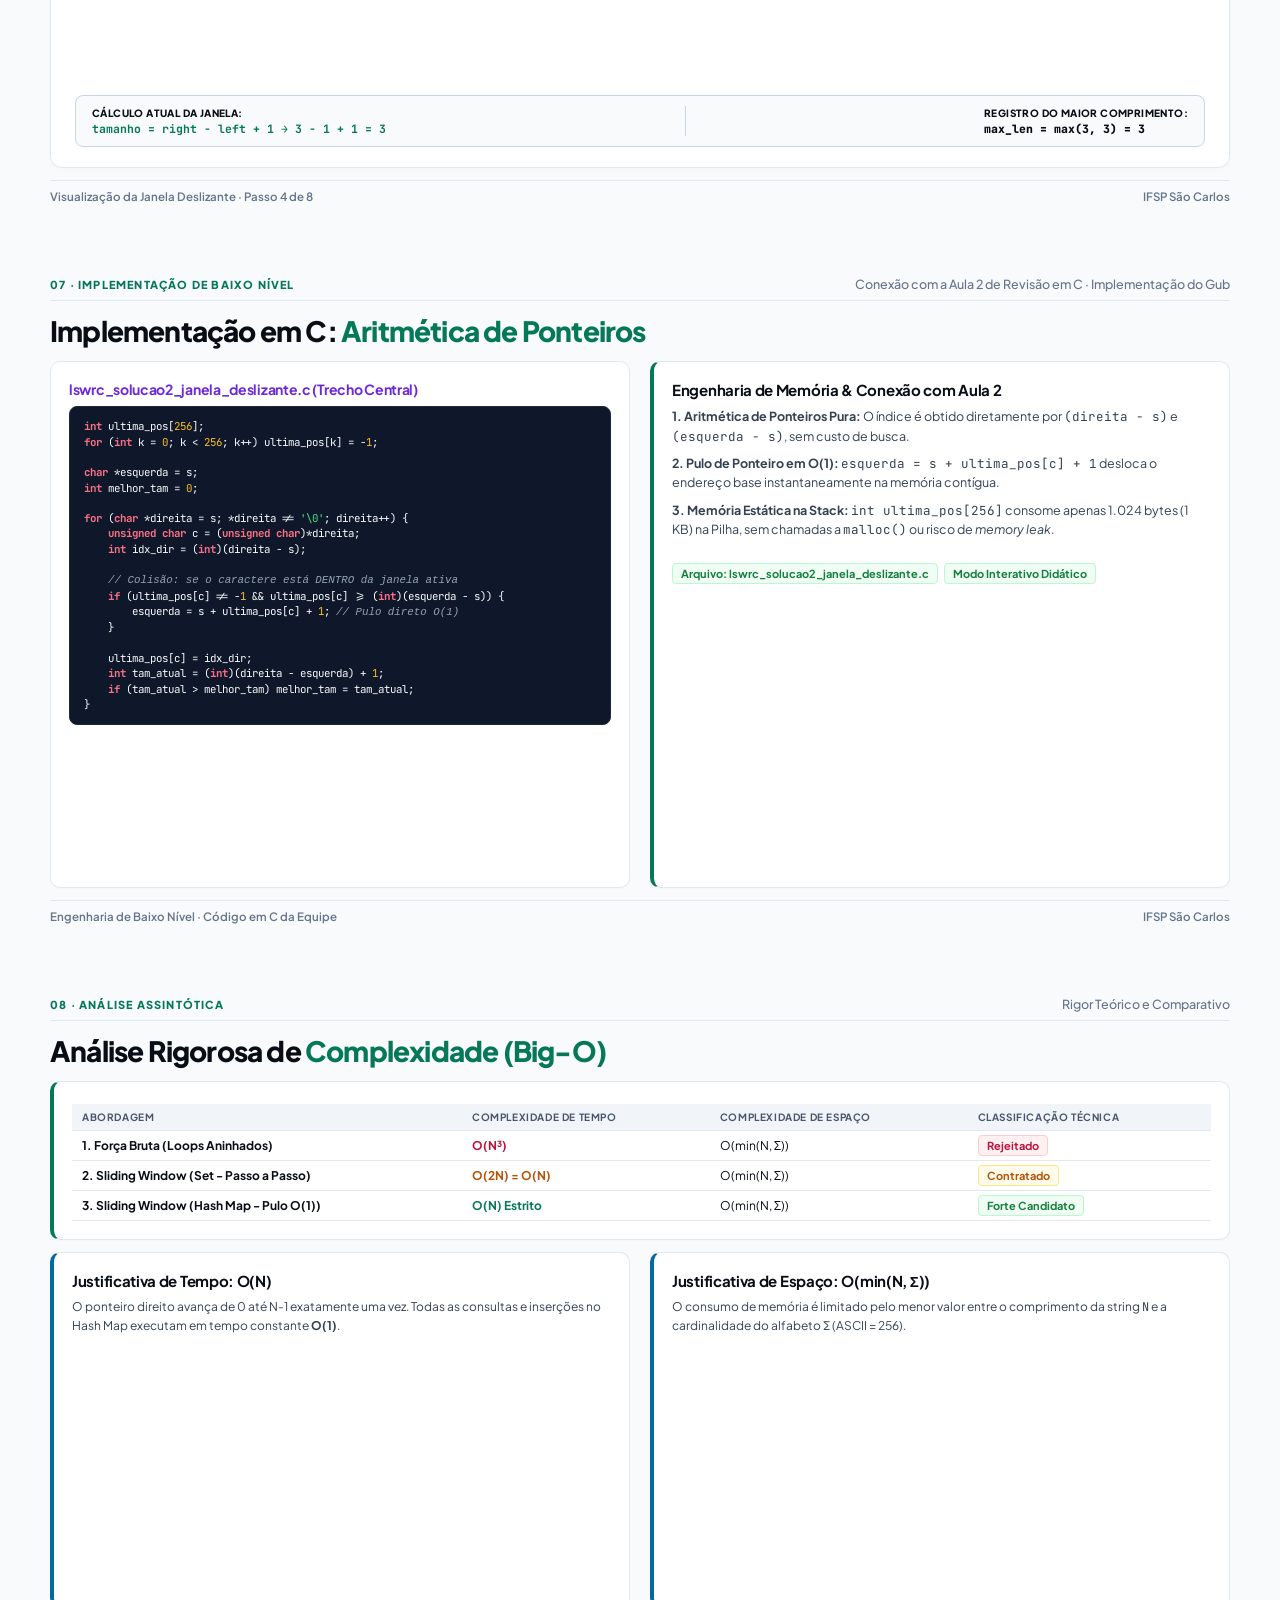
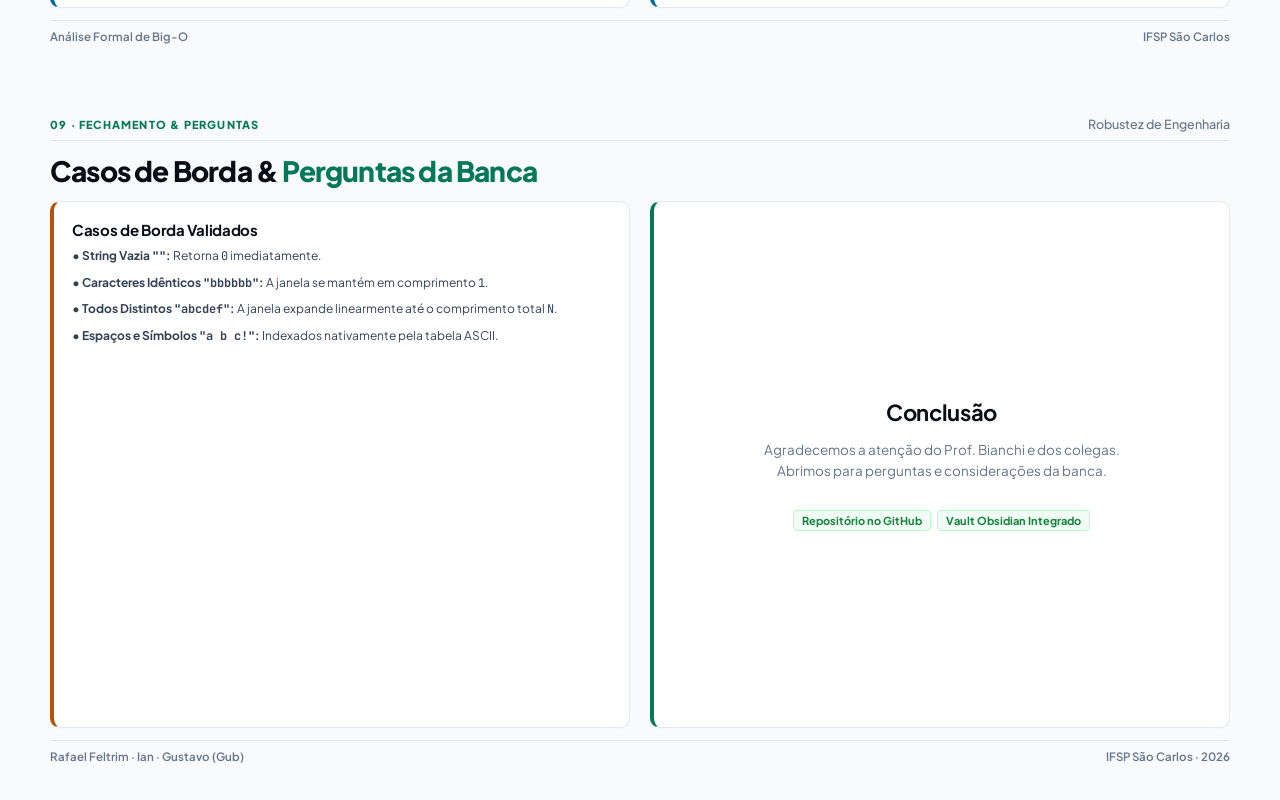
